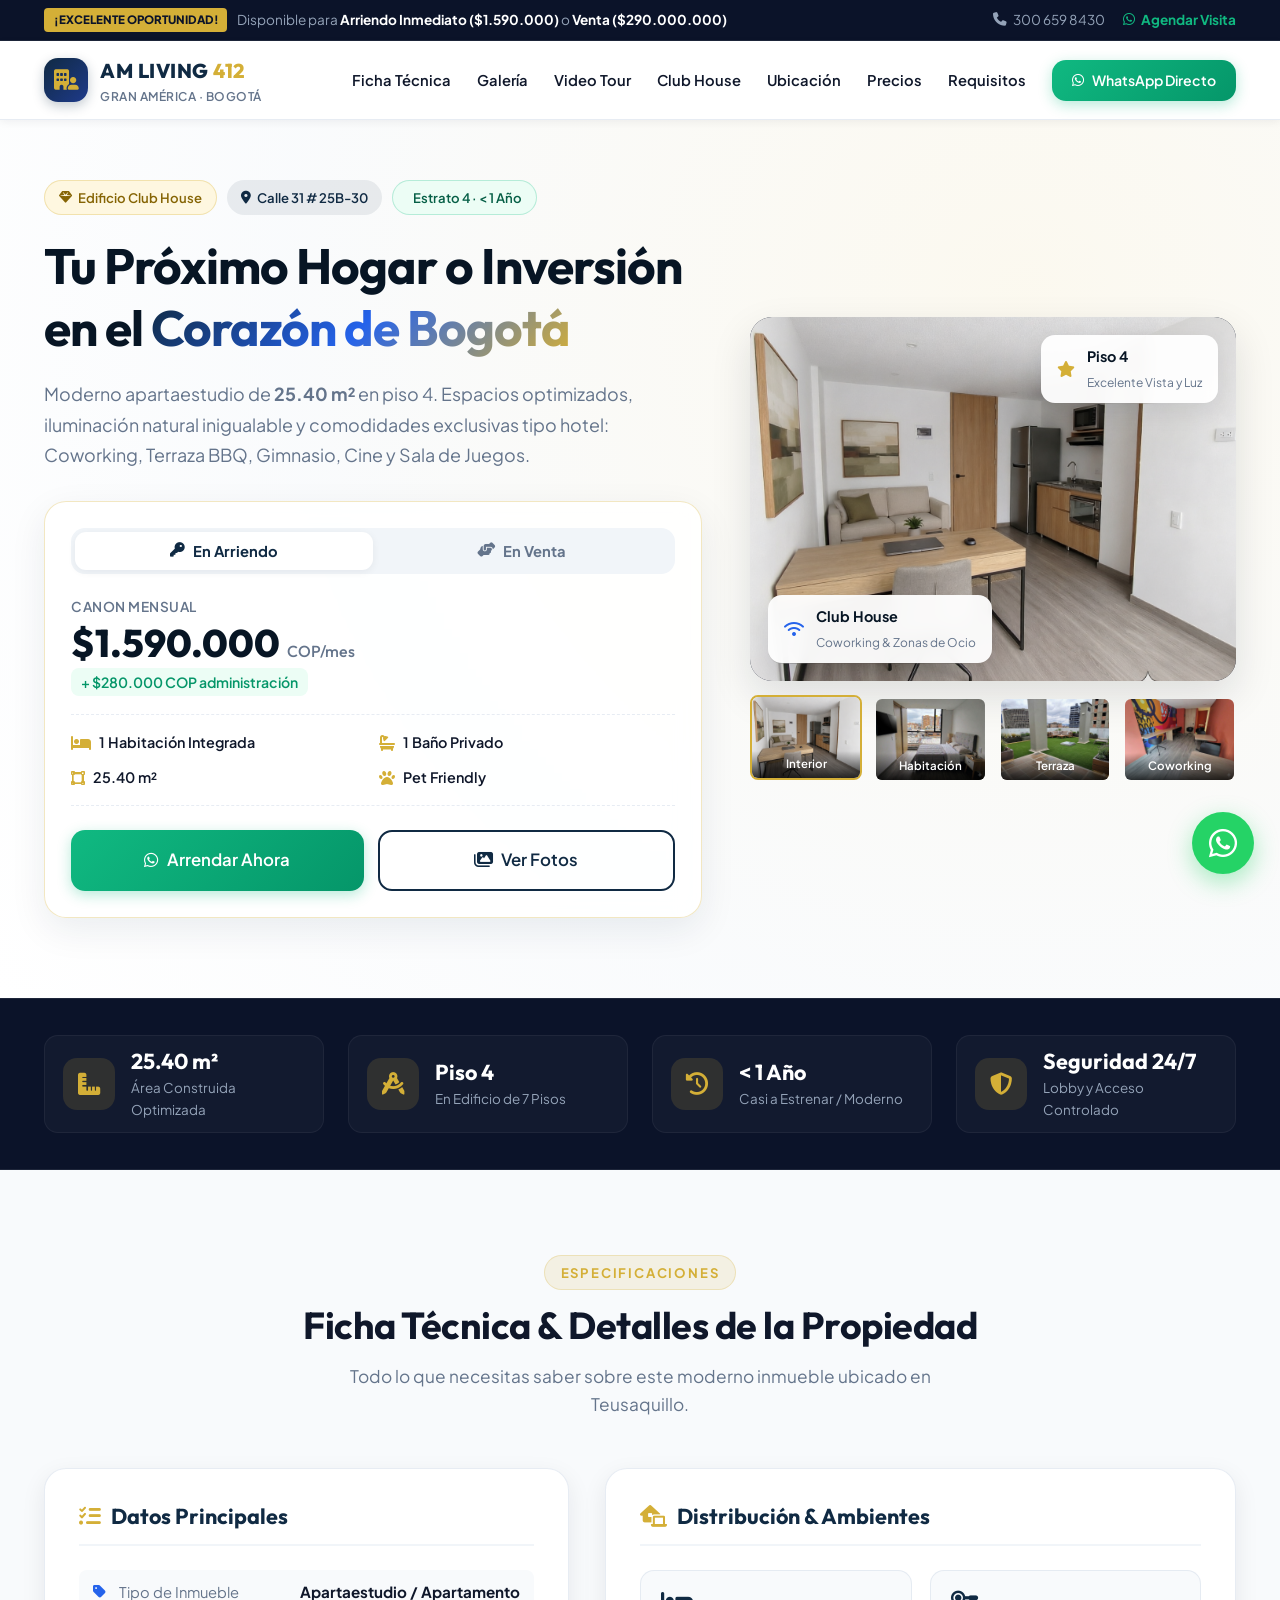
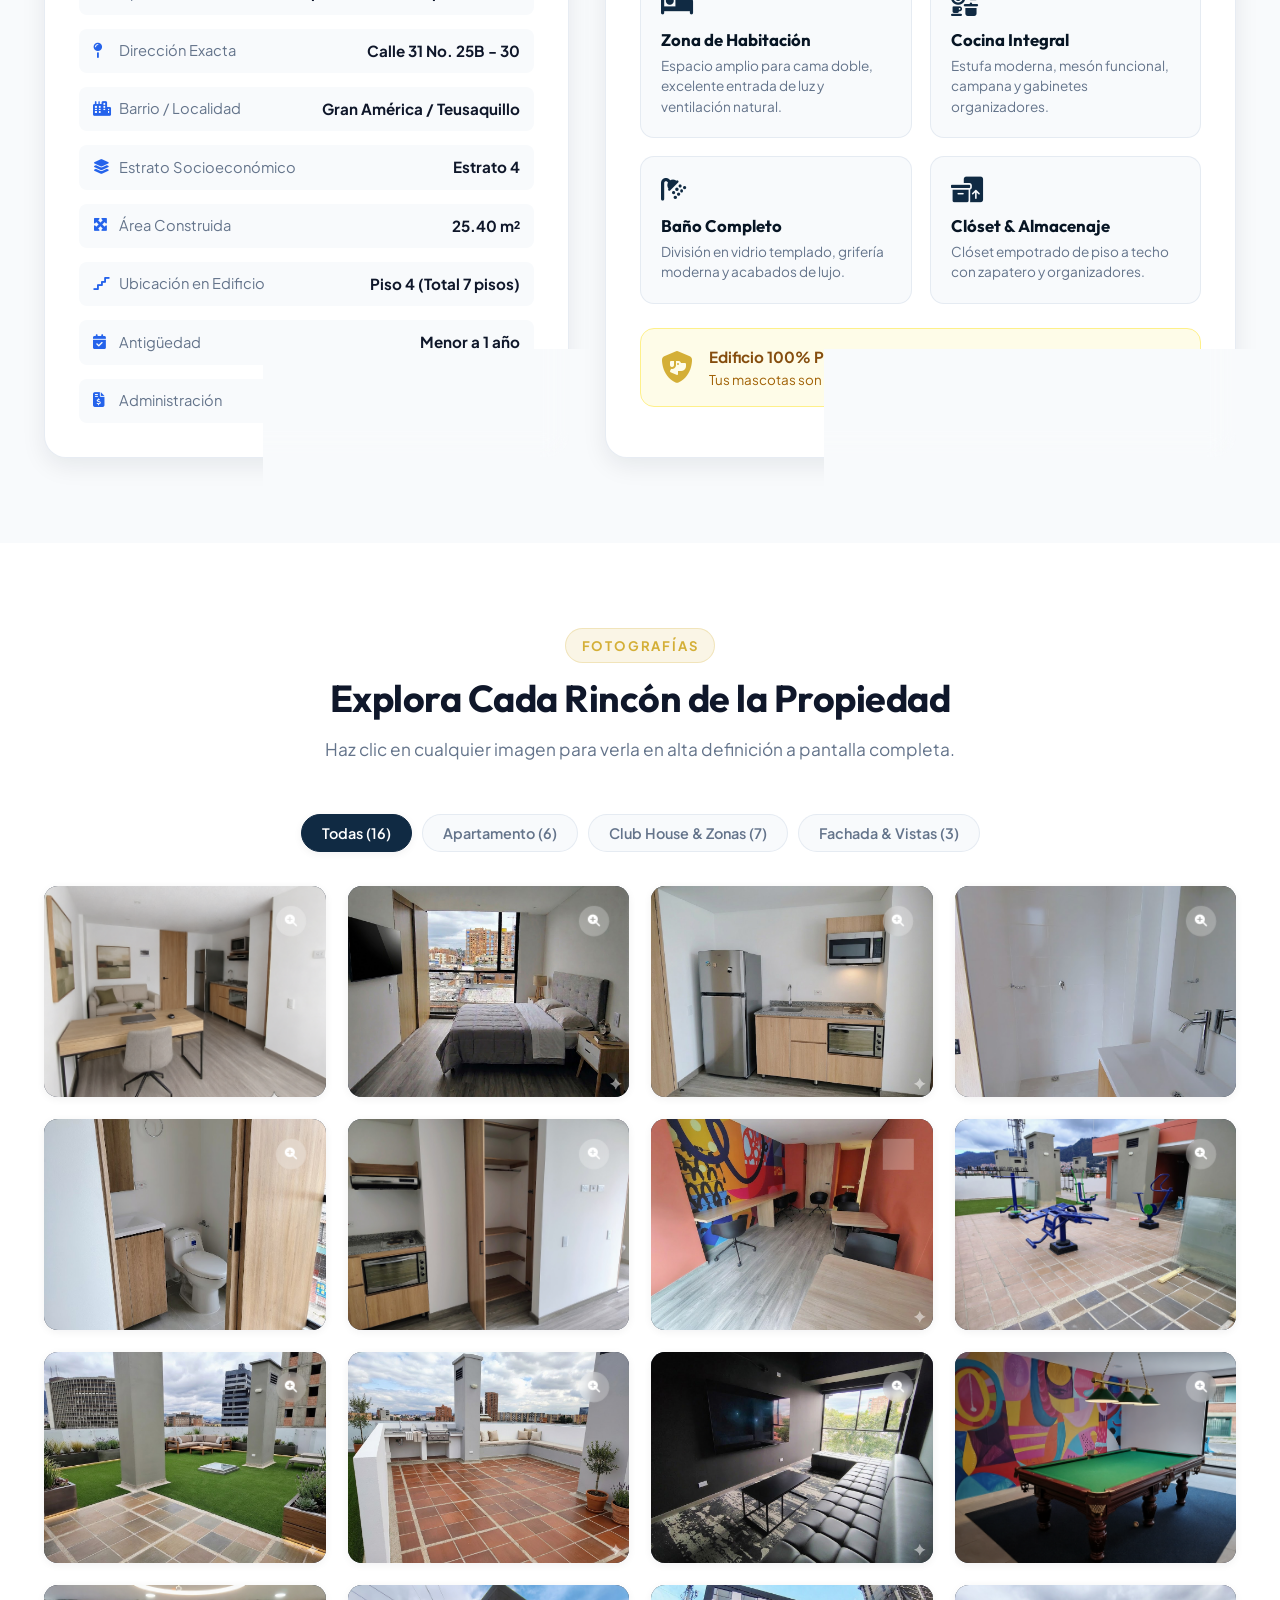
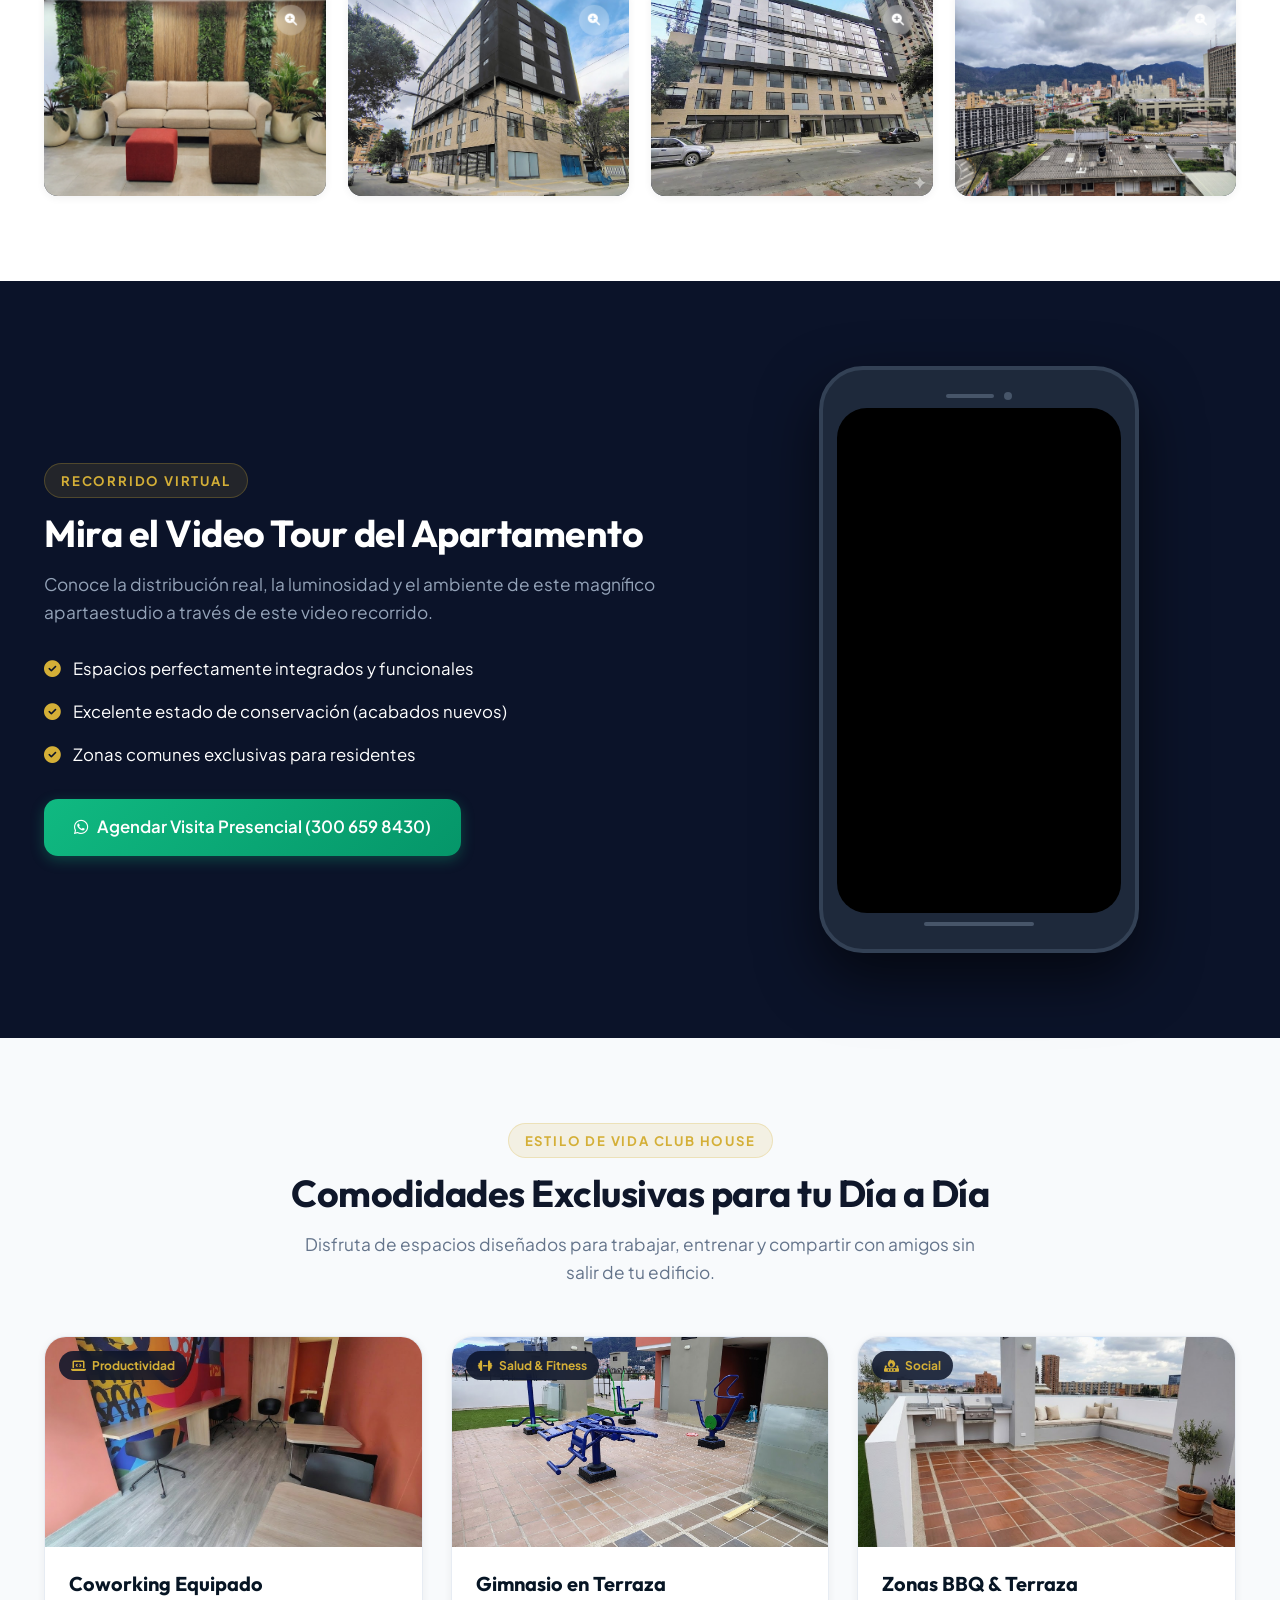
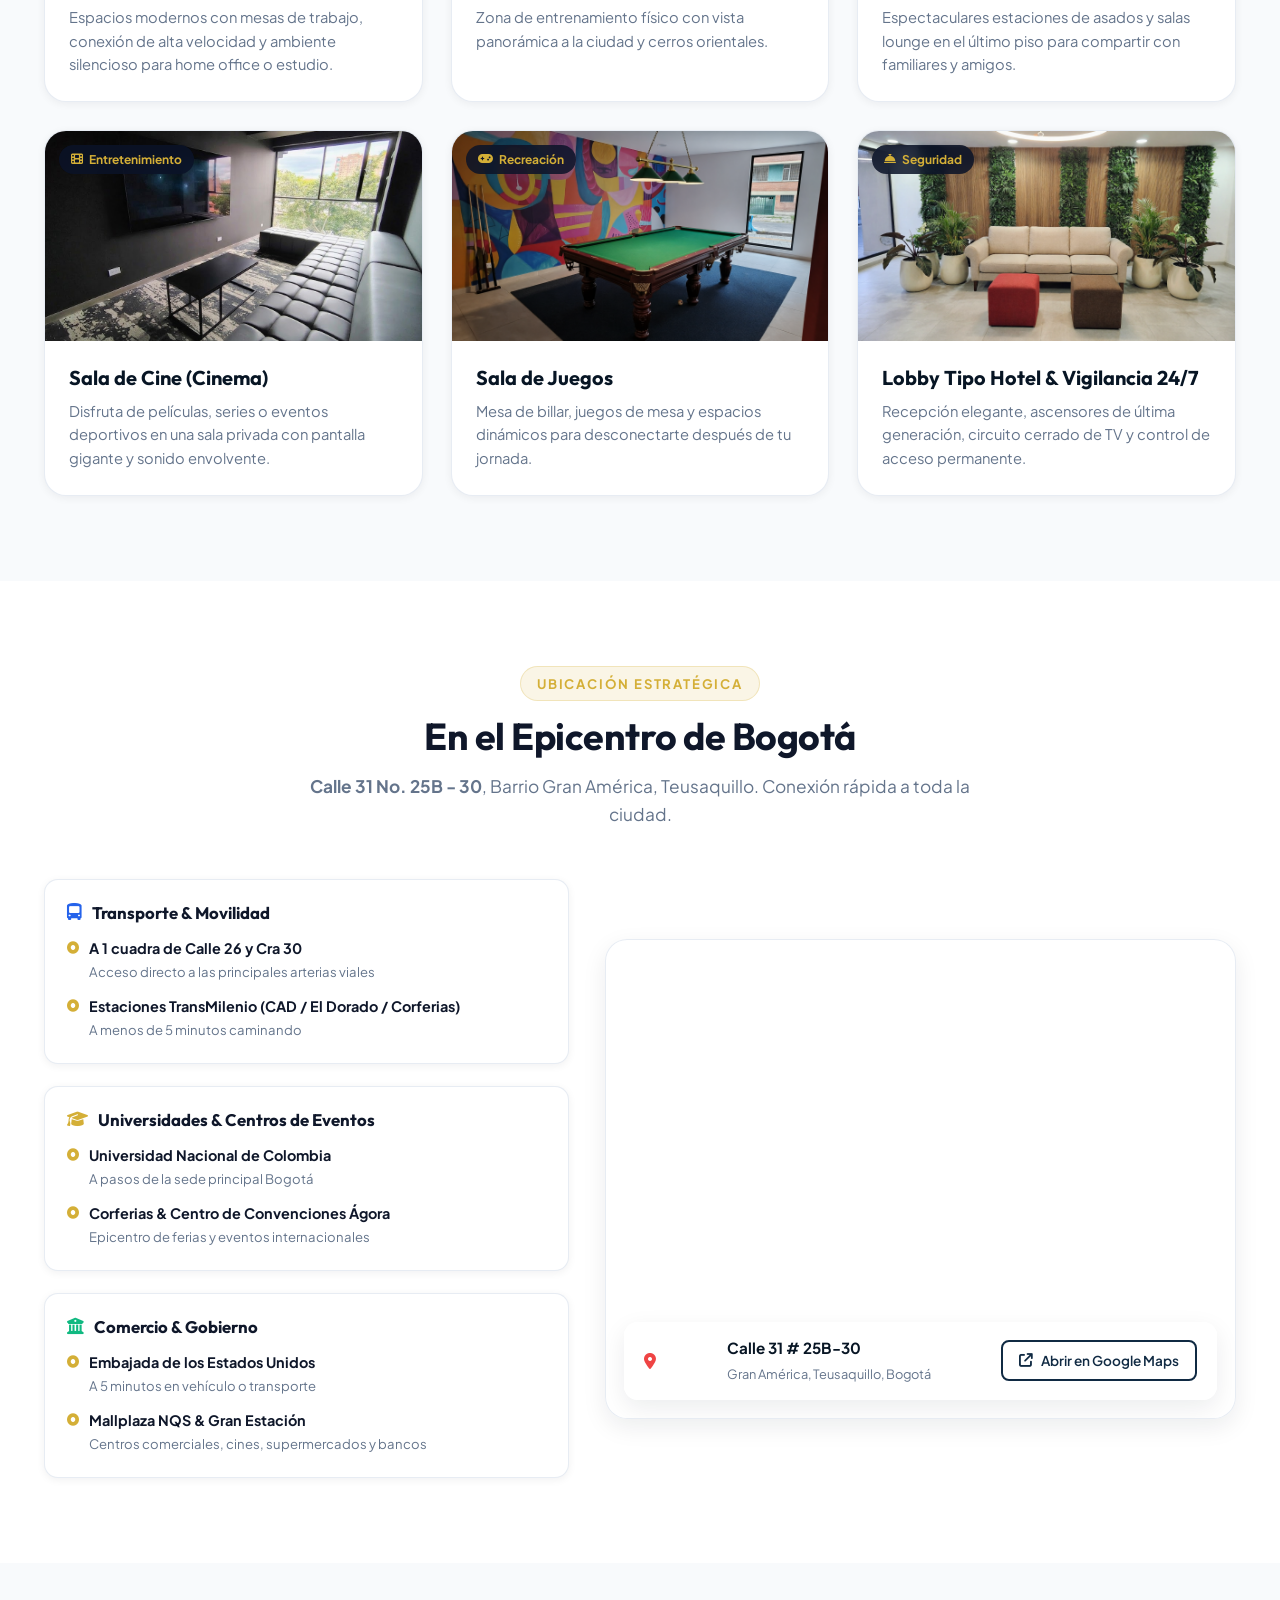
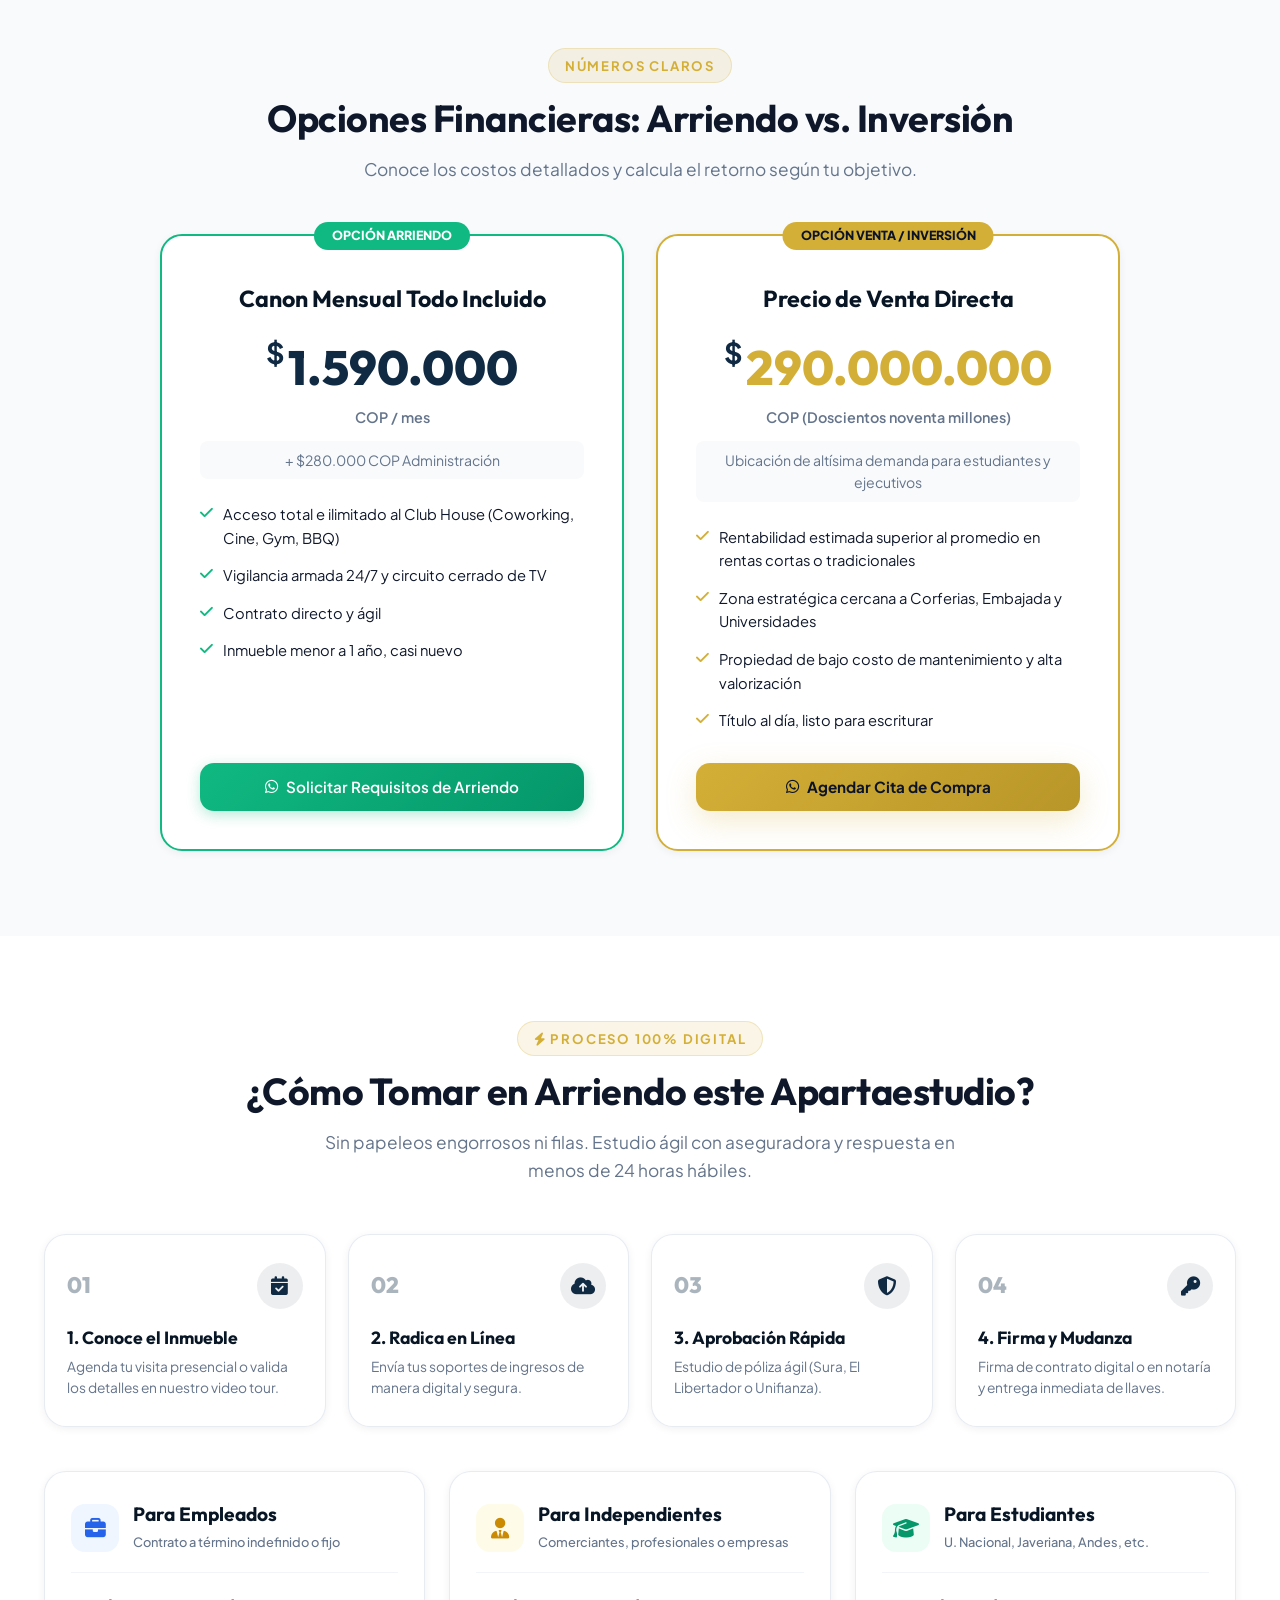
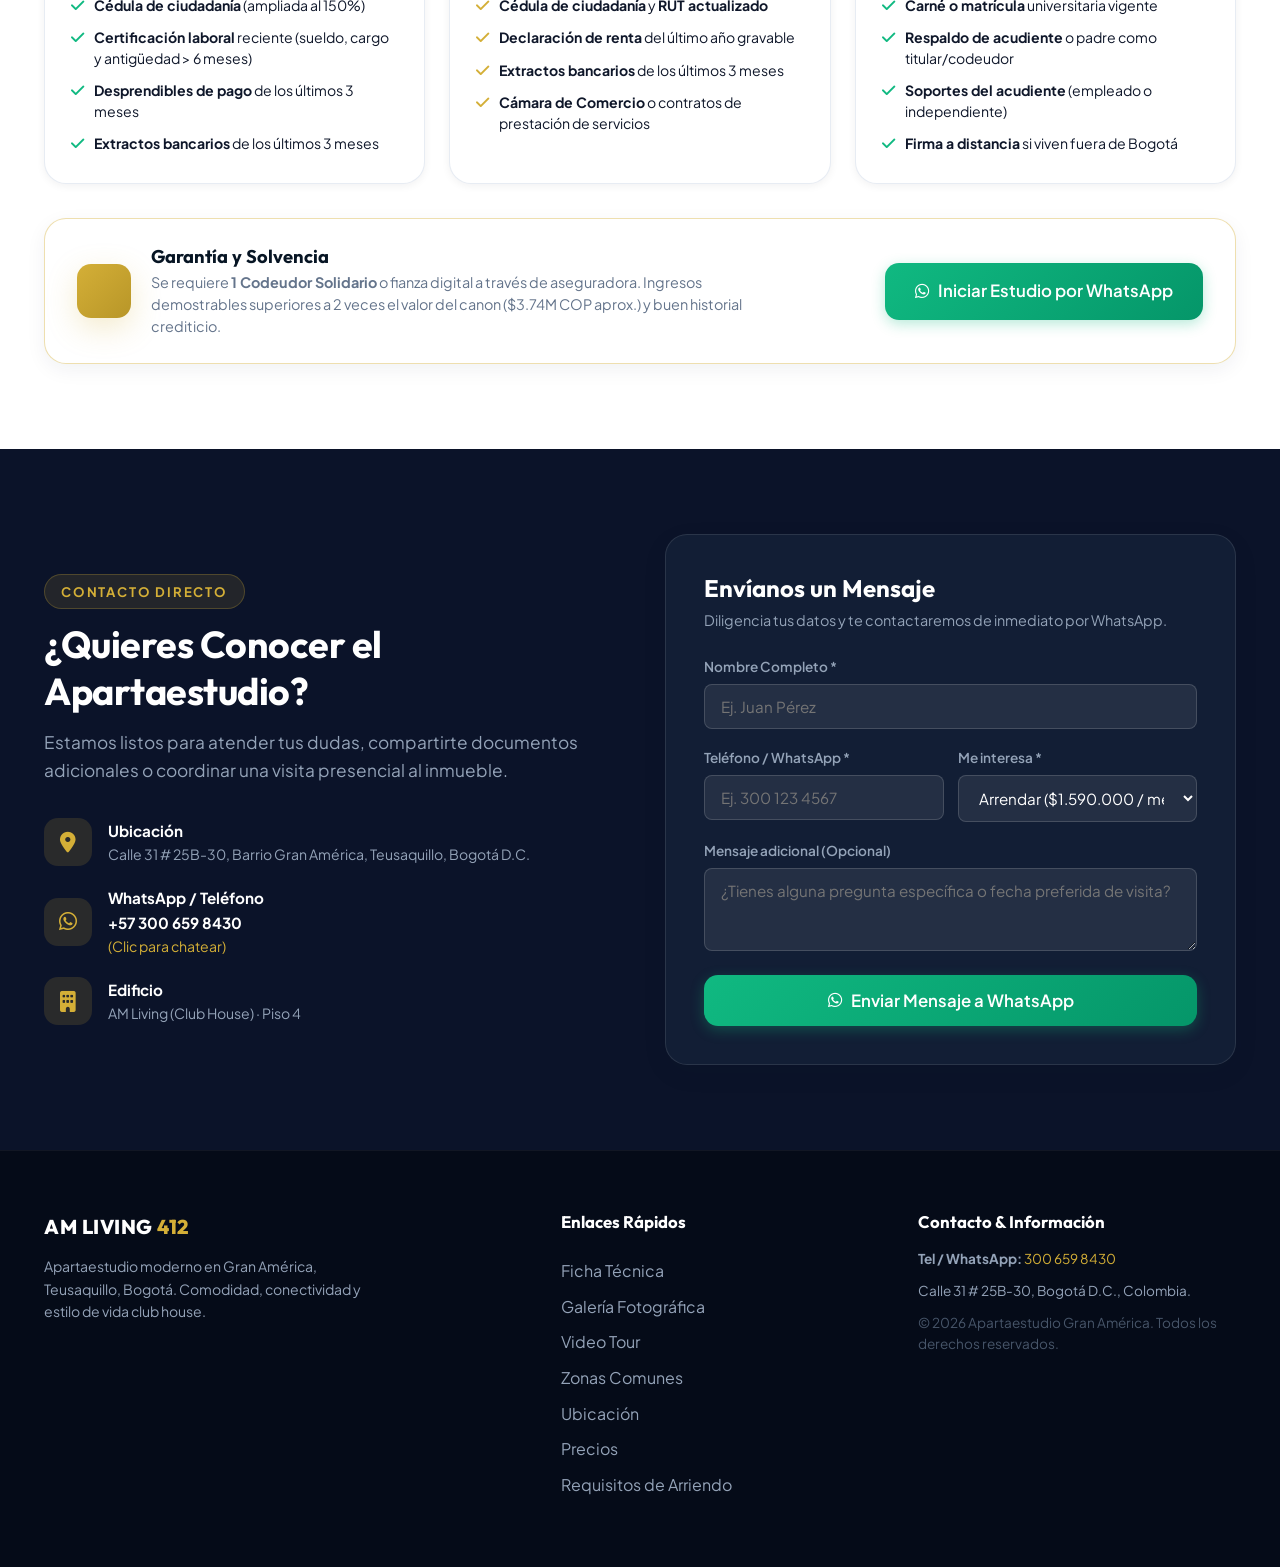
==== index.html @ 7a5584ce "Publicacion inicial landing page apartaestudio Gran America" ====
<!DOCTYPE html>
<html lang="es">

<head>
  <meta charset="UTF-8">
  <meta name="viewport" content="width=device-width, initial-scale=1.0">
  <title>Apartaestudio Moderno en Gran América | Arriendo y Venta | Calle 31 # 25B-30 Bogotá</title>
  <meta name="description"
    content="Espectacular apartaestudio de 25.4 m² en Gran América, Teusaquillo, Bogotá. Edificio Club House con Coworking, Cine, Gimnasio en Terraza, Zonas BBQ y Vigilancia 24/7. Cerca a Calle 26 y Cra 30.">
  <meta name="keywords"
    content="apartaestudio bogota, arriendo gran america, venta apartaestudio teusaquillo, apartamento calle 31, edificio club house bogota, cerca corferias, cerca universidad nacional">

  <!-- Open Graph / Redes Sociales -->
  <meta property="og:type" content="website">
  <meta property="og:title" content="Apartaestudio Moderno en Gran América, Bogotá | Calle 31 # 25B-30">
  <meta property="og:description"
    content="Arriendo o Venta. 25.4 m², iluminación natural, acabados modernos y club house completo (Coworking, Terraza BBQ, Gimnasio, Cine).">
  <meta property="og:image" content="Fotosapto/03%20Sala%20y%20cocina.png">

  <!-- Google Fonts & Font Awesome Icons -->
  <link rel="preconnect" href="https://fonts.googleapis.com">
  <link rel="preconnect" href="https://fonts.gstatic.com" crossorigin>
  <link
    href="https://fonts.googleapis.com/css2?family=Outfit:wght@300;400;500;600;700;800&family=Plus+Jakarta+Sans:wght@300;400;500;600;700&display=swap"
    rel="stylesheet">
  <link rel="stylesheet" href="https://cdnjs.cloudflare.com/ajax/libs/font-awesome/6.5.1/css/all.min.css">

  <!-- Leaflet Map CSS -->
  <link rel="stylesheet" href="https://unpkg.com/leaflet@1.9.4/dist/leaflet.css"
    integrity="sha256-p4NxAoJBhIIN+hmNHrzRCf9tD/miZyoHS5obTRR9BMY=" crossorigin="" />

  <!-- Custom Stylesheet -->
  <link rel="stylesheet" href="styles.css">
</head>

<body>

  <!-- Top Announcement Bar -->
  <aside class="top-bar" aria-label="Aviso de disponibilidad">
    <div class="container top-bar-container">
      <div class="top-bar-item">
        <span class="badge badge-gold"><i class="fa-solid fa-sparkles"></i> ¡Excelente Oportunidad!</span>
        <span>Disponible para <strong>Arriendo Inmediato ($1.590.000)</strong> o <strong>Venta
            ($290.000.000)</strong></span>
      </div>
      <div class="top-bar-contact">
        <a href="tel:+573006598430" class="top-link"><i class="fa-solid fa-phone"></i> 300 659 8430</a>
        <a href="https://wa.me/573006598430?text=Hola!%20Deseo%20agendar%20una%20visita%20para%20el%20apartaestudio%20en%20Gran%20Am%C3%A9rica%20(Calle%2031%20%23%2025B-30)."
          target="_blank" rel="noopener noreferrer" class="top-link cta-top"><i class="fa-brands fa-whatsapp"></i>
          Agendar Visita</a>
      </div>
    </div>
  </aside>

  <!-- Navigation Header -->
  <header class="navbar" id="navbar">
    <div class="container nav-container">
      <a href="#" class="brand-logo">
        <div class="logo-symbol">
          <i class="fa-solid fa-building-user"></i>
        </div>
        <div class="logo-text">
          <span class="brand-name">AM LIVING <span class="highlight">412</span></span>
          <span class="brand-sub">Gran América · Bogotá</span>
        </div>
      </a>

      <nav class="nav-menu" id="navMenu">
        <a href="#detalles" class="nav-link">Ficha Técnica</a>
        <a href="#galeria" class="nav-link">Galería</a>
        <a href="#video-tour" class="nav-link">Video Tour</a>
        <a href="#amenities" class="nav-link">Club House</a>
        <a href="#ubicacion" class="nav-link">Ubicación</a>
        <a href="#simulador" class="nav-link">Precios</a>
        <a href="#requisitos" class="nav-link">Requisitos</a>
        <a href="https://wa.me/573006598430?text=Hola!%20Quiero%20m%C3%A1s%20informaci%C3%B3n%20sobre%20el%20apartaestudio%20en%20Gran%20Am%C3%A9rica%20(Calle%2031%20%23%2025B-30)."
          target="_blank" rel="noopener noreferrer" class="btn btn-primary nav-btn">
          <i class="fa-brands fa-whatsapp"></i> WhatsApp Directo
        </a>
      </nav>

      <button class="menu-toggle" id="menuToggle" aria-label="Abrir menú de navegación">
        <span class="bar"></span>
        <span class="bar"></span>
        <span class="bar"></span>
      </button>
    </div>
  </header>

  <!-- Hero Section -->
  <section class="hero-section" id="inicio">
    <div class="hero-bg-overlay"></div>
    <div class="container hero-container">
      <div class="hero-content">
        <div class="hero-badges">
          <span class="chip chip-gold"><i class="fa-solid fa-gem"></i> Edificio Club House</span>
          <span class="chip chip-glass"><i class="fa-solid fa-location-dot"></i> Calle 31 # 25B-30</span>
          <span class="chip chip-green"><i class="fa-solid fa-shield-check"></i> Estrato 4 · &lt; 1 Año</span>
        </div>

        <h1 class="hero-title">
          Tu Próximo Hogar o Inversión en el <span class="gradient-text">Corazón de Bogotá</span>
        </h1>

        <p class="hero-subtitle">
          Moderno apartaestudio de <strong>25.40 m²</strong> en piso 4. Espacios optimizados, iluminación natural
          inigualable y comodidades exclusivas tipo hotel: Coworking, Terraza BBQ, Gimnasio, Cine y Sala de Juegos.
        </p>

        <!-- Dynamic Offer Selector Card -->
        <div class="hero-offer-card glass-panel">
          <div class="offer-toggle-header">
            <button class="toggle-tab active" data-target="arriendo">
              <i class="fa-solid fa-key"></i> En Arriendo
            </button>
            <button class="toggle-tab" data-target="venta">
              <i class="fa-solid fa-handshake-angle"></i> En Venta
            </button>
          </div>

          <div class="offer-body" id="offerBodyArriendo">
            <div class="price-block">
              <span class="price-label">Canon Mensual</span>
              <div class="price-value">$1.590.000 <span class="currency">COP/mes</span></div>
              <span class="price-sub">+ $280.000 COP administración</span>
            </div>
            <div class="offer-features">
              <div class="feat-item"><i class="fa-solid fa-bed"></i> 1 Habitación Integrada</div>
              <div class="feat-item"><i class="fa-solid fa-bath"></i> 1 Baño Privado</div>
              <div class="feat-item"><i class="fa-solid fa-vector-square"></i> 25.40 m²</div>
              <div class="feat-item"><i class="fa-solid fa-paw"></i> Pet Friendly</div>
            </div>
            <div class="offer-actions">
              <a href="https://wa.me/573006598430?text=Hola!%20Me%20interesa%20arrendar%20el%20apartaestudio%20en%20Gran%20Am%C3%A9rica%20(Calle%2031%20%23%2025B-30)%20por%20$1.590.000.%20%C2%BFMe%20brindas%20m%C3%A1s%20informaci%C3%B3n?"
                target="_blank" rel="noopener noreferrer" class="btn btn-primary btn-lg pulse-btn">
                <i class="fa-brands fa-whatsapp"></i> Arrendar Ahora
              </a>
              <a href="#galeria" class="btn btn-outline btn-lg">
                <i class="fa-solid fa-images"></i> Ver Fotos
              </a>
            </div>
          </div>

          <div class="offer-body hidden" id="offerBodyVenta">
            <div class="price-block">
              <span class="price-label">Precio de Venta</span>
              <div class="price-value">$290.000.000 <span class="currency">COP</span></div>
              <span class="price-sub">Excelente Rentabilidad · Título al día</span>
            </div>
            <div class="offer-features">
              <div class="feat-item"><i class="fa-solid fa-chart-line-up"></i> Alta Valorización</div>
              <div class="feat-item"><i class="fa-solid fa-bullseye"></i> Zona de Alta Demanda</div>
              <div class="feat-item"><i class="fa-solid fa-building"></i> Menor a 1 Año de Construido</div>
              <div class="feat-item"><i class="fa-solid fa-city"></i> Piso 4 Exterior / Iluminado</div>
            </div>
            <div class="offer-actions">
              <a href="https://wa.me/573006598430?text=Hola!%20Deseo%20comprar%20o%20conocer%20m%C3%A1s%20detalles%20de%20la%20venta%20del%20apartaestudio%20en%20Gran%20Am%C3%A9rica%20por%20$290.000.000."
                target="_blank" rel="noopener noreferrer" class="btn btn-gold btn-lg pulse-btn">
                <i class="fa-brands fa-whatsapp"></i> Comprar / Agendar Visita
              </a>
              <a href="#simulador" class="btn btn-outline btn-lg">
                <i class="fa-solid fa-calculator"></i> Ver Rentabilidad
              </a>
            </div>
          </div>
        </div>

      </div>

      <!-- Hero Visual Showcase -->
      <div class="hero-visual">
        <div class="visual-card-main">
          <img src="Fotosapto/03 Sala y cocina.png" alt="Sala y Cocina Apartaestudio Gran América" class="main-img"
            id="heroMainImg">
          <div class="visual-floating-badge top-right">
            <i class="fa-solid fa-star text-gold"></i>
            <div>
              <strong>Piso 4</strong>
              <small>Excelente Vista y Luz</small>
            </div>
          </div>
          <div class="visual-floating-badge bottom-left">
            <i class="fa-solid fa-wifi text-primary"></i>
            <div>
              <strong>Club House</strong>
              <small>Coworking & Zonas de Ocio</small>
            </div>
          </div>
        </div>

        <div class="hero-thumbs-row">
          <div class="hero-thumb active" onclick="changeHeroPreview('Fotosapto/03 Sala y cocina.png')">
            <img src="Fotosapto/03 Sala y cocina.png" alt="Sala y Cocina">
            <span>Interior</span>
          </div>
          <div class="hero-thumb" onclick="changeHeroPreview('Fotosapto/05 Habitación.jpg')">
            <img src="Fotosapto/05 Habitación.jpg" alt="Habitación">
            <span>Habitación</span>
          </div>
          <div class="hero-thumb" onclick="changeHeroPreview('Fotosapto/14 Terraza.jpg')">
            <img src="Fotosapto/14 Terraza.jpg" alt="Terraza Panorámica">
            <span>Terraza</span>
          </div>
          <div class="hero-thumb" onclick="changeHeroPreview('Fotosapto/10 Coworking2.jpg')">
            <img src="Fotosapto/10 Coworking2.jpg" alt="Coworking">
            <span>Coworking</span>
          </div>
        </div>
      </div>
    </div>
  </section>

  <!-- Key Highlights Bar -->
  <section class="highlights-strip">
    <div class="container strip-grid">
      <div class="strip-item">
        <div class="strip-icon"><i class="fa-solid fa-ruler-combined"></i></div>
        <div class="strip-text">
          <h3>25.40 m²</h3>
          <p>Área Construida Optimizada</p>
        </div>
      </div>
      <div class="strip-item">
        <div class="strip-icon"><i class="fa-solid fa-compass-drafting"></i></div>
        <div class="strip-text">
          <h3>Piso 4</h3>
          <p>En Edificio de 7 Pisos</p>
        </div>
      </div>
      <div class="strip-item">
        <div class="strip-icon"><i class="fa-solid fa-clock-rotate-left"></i></div>
        <div class="strip-text">
          <h3>&lt; 1 Año</h3>
          <p>Casi a Estrenar / Moderno</p>
        </div>
      </div>
      <div class="strip-item">
        <div class="strip-icon"><i class="fa-solid fa-shield-halved"></i></div>
        <div class="strip-text">
          <h3>Seguridad 24/7</h3>
          <p>Lobby y Acceso Controlado</p>
        </div>
      </div>
    </div>
  </section>

  <!-- Property Technical Sheet & Details -->
  <section class="section-padding bg-light" id="detalles">
    <div class="container">
      <div class="section-header text-center">
        <span class="section-tag">Especificaciones</span>
        <h2 class="section-title">Ficha Técnica & Detalles de la Propiedad</h2>
        <p class="section-subtitle">Todo lo que necesitas saber sobre este moderno inmueble ubicado en Teusaquillo.</p>
      </div>

      <div class="specs-grid-layout">
        <!-- Specs List Card -->
        <div class="specs-card glass-panel">
          <h3 class="specs-card-title"><i class="fa-solid fa-list-check"></i> Datos Principales</h3>
          <ul class="specs-list">
            <li>
              <span class="spec-name"><i class="fa-solid fa-tag"></i> Tipo de Inmueble</span>
              <strong class="spec-val">Apartaestudio / Apartamento</strong>
            </li>
            <li>
              <span class="spec-name"><i class="fa-solid fa-map-pin"></i> Dirección Exacta</span>
              <strong class="spec-val">Calle 31 No. 25B - 30</strong>
            </li>
            <li>
              <span class="spec-name"><i class="fa-solid fa-city"></i> Barrio / Localidad</span>
              <strong class="spec-val">Gran América / Teusaquillo</strong>
            </li>
            <li>
              <span class="spec-name"><i class="fa-solid fa-layer-group"></i> Estrato Socioeconómico</span>
              <strong class="spec-val">Estrato 4</strong>
            </li>
            <li>
              <span class="spec-name"><i class="fa-solid fa-maximize"></i> Área Construida</span>
              <strong class="spec-val">25.40 m²</strong>
            </li>
            <li>
              <span class="spec-name"><i class="fa-solid fa-stairs"></i> Ubicación en Edificio</span>
              <strong class="spec-val">Piso 4 (Total 7 pisos)</strong>
            </li>
            <li>
              <span class="spec-name"><i class="fa-solid fa-calendar-check"></i> Antigüedad</span>
              <strong class="spec-val">Menor a 1 año</strong>
            </li>
            <li>
              <span class="spec-name"><i class="fa-solid fa-file-invoice-dollar"></i> Administración</span>
              <strong class="spec-val">$280.000 COP</strong>
            </li>
          </ul>
        </div>

        <!-- Space Distribution Card -->
        <div class="specs-card glass-panel">
          <h3 class="specs-card-title"><i class="fa-solid fa-house-laptop"></i> Distribución & Ambientes</h3>
          <div class="distribution-grid">
            <div class="dist-box">
              <i class="fa-solid fa-bed"></i>
              <h4>Zona de Habitación</h4>
              <p>Espacio amplio para cama doble, excelente entrada de luz y ventilación natural.</p>
            </div>
            <div class="dist-box">
              <i class="fa-solid fa-kitchen-set"></i>
              <h4>Cocina Integral</h4>
              <p>Estufa moderna, mesón funcional, campana y gabinetes organizadores.</p>
            </div>
            <div class="dist-box">
              <i class="fa-solid fa-shower"></i>
              <h4>Baño Completo</h4>
              <p>División en vidrio templado, grifería moderna y acabados de lujo.</p>
            </div>
            <div class="dist-box">
              <i class="fa-solid fa-boxes-packing"></i>
              <h4>Clóset & Almacenaje</h4>
              <p>Clóset empotrado de piso a techo con zapatero y organizadores.</p>
            </div>
          </div>
          <div class="pet-friendly-badge">
            <i class="fa-solid fa-shield-dog text-gold"></i>
            <div>
              <strong>Edificio 100% Pet Friendly</strong>
              <p>Tus mascotas son bienvenidas con zonas verdes y espacios dedicados.</p>
            </div>
          </div>
        </div>
      </div>
    </div>
  </section>

  <!-- Photo Gallery with Interactive Filter & Lightbox -->
  <section class="section-padding" id="galeria">
    <div class="container">
      <div class="section-header text-center">
        <span class="section-tag">Fotografías</span>
        <h2 class="section-title">Explora Cada Rincón de la Propiedad</h2>
        <p class="section-subtitle">Haz clic en cualquier imagen para verla en alta definición a pantalla completa.</p>
      </div>

      <!-- Gallery Filter Buttons -->
      <div class="gallery-filters">
        <button class="filter-btn active" data-filter="all">Todas (16)</button>
        <button class="filter-btn" data-filter="apto">Apartamento (6)</button>
        <button class="filter-btn" data-filter="clubhouse">Club House & Zonas (7)</button>
        <button class="filter-btn" data-filter="exterior">Fachada & Vistas (3)</button>
      </div>

      <!-- Gallery Grid -->
      <div class="gallery-grid" id="galleryGrid">
        <!-- Images injected dynamically via JavaScript for best UX and metadata -->
      </div>
    </div>
  </section>

  <!-- Video Tour Section (YouTube Shorts) -->
  <section class="section-padding bg-dark text-white" id="video-tour">
    <div class="container">
      <div class="video-tour-wrapper">
        <div class="video-tour-info">
          <span class="section-tag text-gold">Recorrido Virtual</span>
          <h2 class="section-title text-white">Mira el Video Tour del Apartamento</h2>
          <p class="section-subtitle text-gray">
            Conoce la distribución real, la luminosidad y el ambiente de este magnífico apartaestudio a través de este
            video recorrido.
          </p>

          <div class="video-highlights-list">
            <div class="v-feat">
              <i class="fa-solid fa-circle-check text-gold"></i>
              <span>Espacios perfectamente integrados y funcionales</span>
            </div>
            <div class="v-feat">
              <i class="fa-solid fa-circle-check text-gold"></i>
              <span>Excelente estado de conservación (acabados nuevos)</span>
            </div>
            <div class="v-feat">
              <i class="fa-solid fa-circle-check text-gold"></i>
              <span>Zonas comunes exclusivas para residentes</span>
            </div>
          </div>

          <div class="video-cta">
            <a href="https://wa.me/573006598430?text=Hola!%20Vi%20el%20video%20del%20apartaestudio%20en%20Gran%20Am%C3%A9rica%20y%20deseo%20agendar%20una%20visita%20presencial."
              target="_blank" rel="noopener noreferrer" class="btn btn-primary btn-lg">
              <i class="fa-brands fa-whatsapp"></i> Agendar Visita Presencial (300 659 8430)
            </a>
          </div>
        </div>

        <!-- Responsive YouTube Embed Phone Frame -->
        <div class="video-player-container">
          <div class="phone-mockup">
            <div class="phone-header">
              <div class="phone-speaker"></div>
              <div class="phone-camera"></div>
            </div>
            <div class="video-iframe-holder">
              <iframe src="https://www.youtube.com/embed/tO5lprT9fBw?rel=0&modestbranding=1&playsinline=1"
                title="Video Tour Apartaestudio Gran América Bogotá"
                allow="accelerometer; autoplay; clipboard-write; encrypted-media; gyroscope; picture-in-picture; web-share"
                allowfullscreen>
              </iframe>
            </div>
            <div class="phone-footer">
              <div class="home-bar"></div>
            </div>
          </div>
        </div>
      </div>
    </div>
  </section>

  <!-- Club House Amenities Section -->
  <section class="section-padding bg-light" id="amenities">
    <div class="container">
      <div class="section-header text-center">
        <span class="section-tag">Estilo de Vida Club House</span>
        <h2 class="section-title">Comodidades Exclusivas para tu Día a Día</h2>
        <p class="section-subtitle">Disfruta de espacios diseñados para trabajar, entrenar y compartir con amigos sin
          salir de tu edificio.</p>
      </div>

      <div class="amenities-cards-grid">
        <!-- Coworking -->
        <div class="amenity-card">
          <div class="amenity-img-wrap">
            <img src="Fotosapto/10 Coworking2.jpg" alt="Zona Coworking">
            <span class="amenity-badge"><i class="fa-solid fa-laptop-code"></i> Productividad</span>
          </div>
          <div class="amenity-body">
            <h3>Coworking Equipado</h3>
            <p>Espacios modernos con mesas de trabajo, conexión de alta velocidad y ambiente silencioso para home office
              o estudio.</p>
          </div>
        </div>

        <!-- Gimnasio & Terraza -->
        <div class="amenity-card">
          <div class="amenity-img-wrap">
            <img src="Fotosapto/12 Gimnasio1.jpg" alt="Gimnasio">
            <span class="amenity-badge"><i class="fa-solid fa-dumbbell"></i> Salud & Fitness</span>
          </div>
          <div class="amenity-body">
            <h3>Gimnasio en Terraza</h3>
            <p>Zona de entrenamiento físico con vista panorámica a la ciudad y cerros orientales.</p>
          </div>
        </div>

        <!-- Terraza BBQ -->
        <div class="amenity-card">
          <div class="amenity-img-wrap">
            <img src="Fotosapto/11 Bbq.jpg" alt="Zonas BBQ y Terraza">
            <span class="amenity-badge"><i class="fa-solid fa-fire-burner"></i> Social</span>
          </div>
          <div class="amenity-body">
            <h3>Zonas BBQ & Terraza</h3>
            <p>Espectaculares estaciones de asados y salas lounge en el último piso para compartir con familiares y
              amigos.</p>
          </div>
        </div>

        <!-- Sala de Cine -->
        <div class="amenity-card">
          <div class="amenity-img-wrap">
            <img src="Fotosapto/09 cinema1 n.jpg" alt="Sala de Cine">
            <span class="amenity-badge"><i class="fa-solid fa-film"></i> Entretenimiento</span>
          </div>
          <div class="amenity-body">
            <h3>Sala de Cine (Cinema)</h3>
            <p>Disfruta de películas, series o eventos deportivos en una sala privada con pantalla gigante y sonido
              envolvente.</p>
          </div>
        </div>

        <!-- Sala de Juegos -->
        <div class="amenity-card">
          <div class="amenity-img-wrap">
            <img src="Fotosapto/sala de juegos.png" alt="Sala de Juegos">
            <span class="amenity-badge"><i class="fa-solid fa-gamepad"></i> Recreación</span>
          </div>
          <div class="amenity-body">
            <h3>Sala de Juegos</h3>
            <p>Mesa de billar, juegos de mesa y espacios dinámicos para desconectarte después de tu jornada.</p>
          </div>
        </div>

        <!-- Recepción y Lobby -->
        <div class="amenity-card">
          <div class="amenity-img-wrap">
            <img src="Fotosapto/recepción.png" alt="Recepción Lobby">
            <span class="amenity-badge"><i class="fa-solid fa-bell-concierge"></i> Seguridad</span>
          </div>
          <div class="amenity-body">
            <h3>Lobby Tipo Hotel & Vigilancia 24/7</h3>
            <p>Recepción elegante, ascensores de última generación, circuito cerrado de TV y control de acceso
              permanente.</p>
          </div>
        </div>
      </div>
    </div>
  </section>

  <!-- Location & Map Section -->
  <section class="section-padding" id="ubicacion">
    <div class="container">
      <div class="section-header text-center">
        <span class="section-tag">Ubicación Estratégica</span>
        <h2 class="section-title">En el Epicentro de Bogotá</h2>
        <p class="section-subtitle"><strong>Calle 31 No. 25B - 30</strong>, Barrio Gran América, Teusaquillo. Conexión
          rápida a toda la ciudad.</p>
      </div>

      <div class="location-wrapper">
        <!-- Interactive POI Cards -->
        <div class="location-pois">
          <div class="poi-category">
            <h4><i class="fa-solid fa-bus-simple text-primary"></i> Transporte & Movilidad</h4>
            <div class="poi-list">
              <div class="poi-item">
                <i class="fa-solid fa-circle-dot"></i>
                <div>
                  <strong>A 1 cuadra de Calle 26 y Cra 30</strong>
                  <span>Acceso directo a las principales arterias viales</span>
                </div>
              </div>
              <div class="poi-item">
                <i class="fa-solid fa-circle-dot"></i>
                <div>
                  <strong>Estaciones TransMilenio (CAD / El Dorado / Corferias)</strong>
                  <span>A menos de 5 minutos caminando</span>
                </div>
              </div>
            </div>
          </div>

          <div class="poi-category">
            <h4><i class="fa-solid fa-graduation-cap text-gold"></i> Universidades & Centros de Eventos</h4>
            <div class="poi-list">
              <div class="poi-item">
                <i class="fa-solid fa-circle-dot"></i>
                <div>
                  <strong>Universidad Nacional de Colombia</strong>
                  <span>A pasos de la sede principal Bogotá</span>
                </div>
              </div>
              <div class="poi-item">
                <i class="fa-solid fa-circle-dot"></i>
                <div>
                  <strong>Corferias & Centro de Convenciones Ágora</strong>
                  <span>Epicentro de ferias y eventos internacionales</span>
                </div>
              </div>
            </div>
          </div>

          <div class="poi-category">
            <h4><i class="fa-solid fa-building-columns text-green"></i> Comercio & Gobierno</h4>
            <div class="poi-list">
              <div class="poi-item">
                <i class="fa-solid fa-circle-dot"></i>
                <div>
                  <strong>Embajada de los Estados Unidos</strong>
                  <span>A 5 minutos en vehículo o transporte</span>
                </div>
              </div>
              <div class="poi-item">
                <i class="fa-solid fa-circle-dot"></i>
                <div>
                  <strong>Mallplaza NQS & Gran Estación</strong>
                  <span>Centros comerciales, cines, supermercados y bancos</span>
                </div>
              </div>
            </div>
          </div>
        </div>

        <!-- Interactive Map Container -->
        <div class="map-box glass-panel">
          <div id="propertyMap" class="leaflet-map-frame"></div>
          <div class="map-overlay-info">
            <i class="fa-solid fa-location-dot text-danger"></i>
            <div>
              <strong>Calle 31 # 25B-30</strong>
              <small>Gran América, Teusaquillo, Bogotá</small>
            </div>
            <a href="https://maps.google.com/?q=4.6270135677293,-74.082161564242" target="_blank"
              rel="noopener noreferrer" class="btn btn-sm btn-outline">
              <i class="fa-solid fa-arrow-up-right-from-square"></i> Abrir en Google Maps
            </a>
          </div>
        </div>
      </div>
    </div>
  </section>

  <!-- Interactive Financial Simulator / Pricing Section -->
  <section class="section-padding bg-light" id="simulador">
    <div class="container">
      <div class="section-header text-center">
        <span class="section-tag">Números Claros</span>
        <h2 class="section-title">Opciones Financieras: Arriendo vs. Inversión</h2>
        <p class="section-subtitle">Conoce los costos detallados y calcula el retorno según tu objetivo.</p>
      </div>

      <div class="pricing-calculator-grid">
        <!-- Rent Option Card -->
        <div class="pricing-card highlighted">
          <div class="pricing-badge">Opción Arriendo</div>
          <h3 class="pricing-title">Canon Mensual Todo Incluido</h3>
          <div class="price-amount">
            <span class="currency">$</span>
            <span class="amount">1.590.000</span>
            <span class="period">COP / mes</span>
          </div>
          <div class="admon-tag">+ $280.000 COP Administración</div>
          <ul class="pricing-benefits">
            <li><i class="fa-solid fa-check text-green"></i> Acceso total e ilimitado al Club House (Coworking, Cine,
              Gym, BBQ)</li>
            <li><i class="fa-solid fa-check text-green"></i> Vigilancia armada 24/7 y circuito cerrado de TV</li>
            <li><i class="fa-solid fa-check text-green"></i> Contrato directo y ágil</li>
            <li><i class="fa-solid fa-check text-green"></i> Inmueble menor a 1 año, casi nuevo</li>
          </ul>
          <a href="https://wa.me/573006598430?text=Hola!%20Deseo%20arrendar%20el%20apartaestudio%20en%20Gran%20Am%C3%A9rica%20por%20$1.590.000.%20%C2%BFCu%C3%A1les%20son%20los%20requisitos?"
            target="_blank" rel="noopener noreferrer" class="btn btn-primary btn-block">
            <i class="fa-brands fa-whatsapp"></i> Solicitar Requisitos de Arriendo
          </a>
        </div>

        <!-- Investment Option Card -->
        <div class="pricing-card gold-border">
          <div class="pricing-badge gold">Opción Venta / Inversión</div>
          <h3 class="pricing-title">Precio de Venta Directa</h3>
          <div class="price-amount">
            <span class="currency">$</span>
            <span class="amount text-gold">290.000.000</span>
            <span class="period">COP (Doscientos noventa millones)</span>
          </div>
          <div class="admon-tag">Ubicación de altísima demanda para estudiantes y ejecutivos</div>
          <ul class="pricing-benefits">
            <li><i class="fa-solid fa-check text-gold"></i> Rentabilidad estimada superior al promedio en rentas cortas
              o tradicionales</li>
            <li><i class="fa-solid fa-check text-gold"></i> Zona estratégica cercana a Corferias, Embajada y
              Universidades</li>
            <li><i class="fa-solid fa-check text-gold"></i> Propiedad de bajo costo de mantenimiento y alta valorización
            </li>
            <li><i class="fa-solid fa-check text-gold"></i> Título al día, listo para escriturar</li>
          </ul>
          <a href="https://wa.me/573006598430?text=Hola!%20Quiero%20comprar%20o%20conocer%20m%C3%A1s%20detalles%20de%20la%20venta%20del%20apartaestudio%20por%20$290.000.000%20en%20Gran%20Am%C3%A9rica."
            target="_blank" rel="noopener noreferrer" class="btn btn-gold btn-block">
            <i class="fa-brands fa-whatsapp"></i> Agendar Cita de Compra
          </a>
        </div>
      </div>
    </div>
  </section>

  <!-- Rental Process & Requirements Section -->
  <section class="section-padding bg-subtle" id="requisitos">
    <div class="container">
      <div class="section-header text-center">
        <span class="section-tag"><i class="fa-solid fa-bolt text-gold"></i> Proceso 100% Digital</span>
        <h2 class="section-title">¿Cómo Tomar en Arriendo este Apartaestudio?</h2>
        <p class="section-subtitle">
          Sin papeleos engorrosos ni filas. Estudio ágil con aseguradora y respuesta en menos de 24 horas hábiles.
        </p>
      </div>

      <!-- 4-Step Process Timeline -->
      <div class="process-timeline-grid">
        <div class="process-step-box">
          <div class="step-badge-wrap">
            <span class="step-num-badge">01</span>
            <div class="step-icon-circle"><i class="fa-solid fa-calendar-check"></i></div>
          </div>
          <h4>1. Conoce el Inmueble</h4>
          <p>Agenda tu visita presencial o valida los detalles en nuestro video tour.</p>
        </div>

        <div class="process-step-box">
          <div class="step-badge-wrap">
            <span class="step-num-badge">02</span>
            <div class="step-icon-circle"><i class="fa-solid fa-cloud-arrow-up"></i></div>
          </div>
          <h4>2. Radica en Línea</h4>
          <p>Envía tus soportes de ingresos de manera digital y segura.</p>
        </div>

        <div class="process-step-box">
          <div class="step-badge-wrap">
            <span class="step-num-badge">03</span>
            <div class="step-icon-circle"><i class="fa-solid fa-shield-halved"></i></div>
          </div>
          <h4>3. Aprobación Rápida</h4>
          <p>Estudio de póliza ágil (Sura, El Libertador o Unifianza).</p>
        </div>

        <div class="process-step-box">
          <div class="step-badge-wrap">
            <span class="step-num-badge">04</span>
            <div class="step-icon-circle"><i class="fa-solid fa-key"></i></div>
          </div>
          <h4>4. Firma y Mudanza</h4>
          <p>Firma de contrato digital o en notaría y entrega inmediata de llaves.</p>
        </div>
      </div>

      <!-- Profile Cards Grid (Clean & Direct) -->
      <div class="profile-req-grid">
        <!-- Card 1: Empleados -->
        <div class="profile-req-card">
          <div class="profile-card-header">
            <div class="profile-icon-pill bg-blue-subtle">
              <i class="fa-solid fa-briefcase"></i>
            </div>
            <div>
              <h3>Para Empleados</h3>
              <span>Contrato a término indefinido o fijo</span>
            </div>
          </div>
          <ul class="profile-card-list">
            <li><i class="fa-solid fa-check text-green"></i> <span><strong>Cédula de ciudadanía</strong> (ampliada al 150%)</span></li>
            <li><i class="fa-solid fa-check text-green"></i> <span><strong>Certificación laboral</strong> reciente (sueldo, cargo y antigüedad &gt; 6 meses)</span></li>
            <li><i class="fa-solid fa-check text-green"></i> <span><strong>Desprendibles de pago</strong> de los últimos 3 meses</span></li>
            <li><i class="fa-solid fa-check text-green"></i> <span><strong>Extractos bancarios</strong> de los últimos 3 meses</span></li>
          </ul>
        </div>

        <!-- Card 2: Independientes -->
        <div class="profile-req-card">
          <div class="profile-card-header">
            <div class="profile-icon-pill bg-gold-subtle">
              <i class="fa-solid fa-user-tie"></i>
            </div>
            <div>
              <h3>Para Independientes</h3>
              <span>Comerciantes, profesionales o empresas</span>
            </div>
          </div>
          <ul class="profile-card-list">
            <li><i class="fa-solid fa-check text-gold"></i> <span><strong>Cédula de ciudadanía</strong> y <strong>RUT actualizado</strong></span></li>
            <li><i class="fa-solid fa-check text-gold"></i> <span><strong>Declaración de renta</strong> del último año gravable</span></li>
            <li><i class="fa-solid fa-check text-gold"></i> <span><strong>Extractos bancarios</strong> de los últimos 3 meses</span></li>
            <li><i class="fa-solid fa-check text-gold"></i> <span><strong>Cámara de Comercio</strong> o contratos de prestación de servicios</span></li>
          </ul>
        </div>

        <!-- Card 3: Estudiantes / Respaldo -->
        <div class="profile-req-card">
          <div class="profile-card-header">
            <div class="profile-icon-pill bg-green-subtle">
              <i class="fa-solid fa-graduation-cap"></i>
            </div>
            <div>
              <h3>Para Estudiantes</h3>
              <span>U. Nacional, Javeriana, Andes, etc.</span>
            </div>
          </div>
          <ul class="profile-card-list">
            <li><i class="fa-solid fa-check text-green"></i> <span><strong>Carné o matrícula</strong> universitaria vigente</span></li>
            <li><i class="fa-solid fa-check text-green"></i> <span><strong>Respaldo de acudiente</strong> o padre como titular/codeudor</span></li>
            <li><i class="fa-solid fa-check text-green"></i> <span><strong>Soportes del acudiente</strong> (empleado o independiente)</span></li>
            <li><i class="fa-solid fa-check text-green"></i> <span><strong>Firma a distancia</strong> si viven fuera de Bogotá</span></li>
          </ul>
        </div>
      </div>

      <!-- Warranty & Guarantees Highlight -->
      <div class="warranty-highlight-card">
        <div class="warranty-left">
          <div class="warranty-shield">
            <i class="fa-solid fa-shield-check"></i>
          </div>
          <div>
            <h4>Garantía y Solvencia</h4>
            <p>Se requiere <strong>1 Codeudor Solidario</strong> o fianza digital a través de aseguradora. Ingresos demostrables superiores a 2 veces el valor del canon ($3.74M COP aprox.) y buen historial crediticio.</p>
          </div>
        </div>
        <div class="warranty-right">
          <a href="https://wa.me/573006598430?text=Hola!%20Deseo%20arrendar%20el%20apartaestudio%20en%20Gran%20Am%C3%A9rica.%20%C2%BFC%C3%B3mo%20iniciamos%20el%20estudio%20de%20documentos?" target="_blank" rel="noopener noreferrer" class="btn btn-primary btn-lg">
            <i class="fa-brands fa-whatsapp"></i> Iniciar Estudio por WhatsApp
          </a>
        </div>
      </div>
    </div>
  </section>

  <!-- Contact & Action Form Section -->
  <section class="section-padding bg-dark text-white" id="contacto">
    <div class="container">
      <div class="contact-grid">
        <div class="contact-info">
          <span class="section-tag text-gold">Contacto Directo</span>
          <h2 class="section-title text-white">¿Quieres Conocer el Apartaestudio?</h2>
          <p class="section-subtitle text-gray">
            Estamos listos para atender tus dudas, compartirte documentos adicionales o coordinar una visita presencial
            al inmueble.
          </p>

          <div class="contact-details-list">
            <div class="c-item">
              <div class="c-icon"><i class="fa-solid fa-location-dot"></i></div>
              <div>
                <strong>Ubicación</strong>
                <p>Calle 31 # 25B-30, Barrio Gran América, Teusaquillo, Bogotá D.C.</p>
              </div>
            </div>
            <div class="c-item">
              <div class="c-icon"><i class="fa-brands fa-whatsapp"></i></div>
              <div>
                <strong>WhatsApp / Teléfono</strong>
                <p><a href="https://wa.me/573006598430" target="_blank" class="text-gold"><strong>+57 300 659
                      8430</strong> (Clic para chatear)</a></p>
              </div>
            </div>
            <div class="c-item">
              <div class="c-icon"><i class="fa-solid fa-building"></i></div>
              <div>
                <strong>Edificio</strong>
                <p>AM Living (Club House) · Piso 4</p>
              </div>
            </div>
          </div>
        </div>

        <div class="contact-form-card glass-panel">
          <h3>Envíanos un Mensaje</h3>
          <p>Diligencia tus datos y te contactaremos de inmediato por WhatsApp.</p>
          <form id="contactLeadForm">
            <div class="form-group">
              <label for="leadName">Nombre Completo *</label>
              <input type="text" id="leadName" class="form-control" placeholder="Ej. Juan Pérez" required>
            </div>
            <div class="form-row">
              <div class="form-group">
                <label for="leadPhone">Teléfono / WhatsApp *</label>
                <input type="tel" id="leadPhone" class="form-control" placeholder="Ej. 300 123 4567" required>
              </div>
              <div class="form-group">
                <label for="leadInterest">Me interesa *</label>
                <select id="leadInterest" class="form-control" required>
                  <option value="Arriendo ($1.590.000)">Arrendar ($1.590.000 / mes)</option>
                  <option value="Comprar ($290.000.000)">Comprar ($290.000.000)</option>
                  <option value="Agendar Visita Presencial">Agendar Visita Presencial</option>
                </select>
              </div>
            </div>
            <div class="form-group">
              <label for="leadMessage">Mensaje adicional (Opcional)</label>
              <textarea id="leadMessage" class="form-control" rows="3"
                placeholder="¿Tienes alguna pregunta específica o fecha preferida de visita?"></textarea>
            </div>
            <button type="submit" class="btn btn-primary btn-block btn-lg">
              <i class="fa-brands fa-whatsapp"></i> Enviar Mensaje a WhatsApp
            </button>
          </form>
        </div>
      </div>
    </div>
  </section>

  <!-- Footer -->
  <footer class="site-footer">
    <div class="container footer-container">
      <div class="footer-brand">
        <span class="brand-name">AM LIVING <span class="highlight">412</span></span>
        <p>Apartaestudio moderno en Gran América, Teusaquillo, Bogotá. Comodidad, conectividad y estilo de vida club
          house.</p>
      </div>
      <div class="footer-links">
        <h4>Enlaces Rápidos</h4>
        <a href="#detalles">Ficha Técnica</a>
        <a href="#galeria">Galería Fotográfica</a>
        <a href="#video-tour">Video Tour</a>
        <a href="#amenities">Zonas Comunes</a>
        <a href="#ubicacion">Ubicación</a>
        <a href="#simulador">Precios</a>
        <a href="#requisitos">Requisitos de Arriendo</a>
      </div>
      <div class="footer-legal">
        <h4>Contacto & Información</h4>
        <p><strong>Tel / WhatsApp:</strong> <a href="https://wa.me/573006598430" class="text-gold">300 659 8430</a></p>
        <p>Calle 31 # 25B-30, Bogotá D.C., Colombia.</p>
        <p class="copyright">© 2026 Apartaestudio Gran América. Todos los derechos reservados.</p>
      </div>
    </div>
  </footer>

  <!-- Floating WhatsApp Button -->
  <a href="https://wa.me/573006598430?text=Hola!%20Quiero%20m%C3%A1s%20informaci%C3%B3n%20sobre%20el%20apartaestudio%20en%20Gran%20Am%C3%A9rica%20(Calle%2031%20%23%2025B-30)."
    target="_blank" rel="noopener noreferrer" class="floating-whatsapp" aria-label="Contactar por WhatsApp">
    <i class="fa-brands fa-whatsapp"></i>
    <span class="floating-tooltip">¿Deseas información o agendar visita? 💬</span>
  </a>

  <!-- Lightbox Modal for Gallery Fullscreen Preview -->
  <div class="lightbox-modal" id="lightboxModal">
    <div class="lightbox-backdrop" id="lightboxBackdrop"></div>
    <div class="lightbox-content">
      <button class="lightbox-close" id="lightboxClose" aria-label="Cerrar modal">&times;</button>
      <button class="lightbox-nav prev" id="lightboxPrev" aria-label="Imagen anterior"><i
          class="fa-solid fa-chevron-left"></i></button>
      <button class="lightbox-nav next" id="lightboxNext" aria-label="Imagen siguiente"><i
          class="fa-solid fa-chevron-right"></i></button>

      <div class="lightbox-image-wrapper">
        <img src="" alt="Vista ampliada" id="lightboxImg">
      </div>
      <div class="lightbox-caption" id="lightboxCaption">
        <h4 id="lightboxTitle">Título</h4>
        <p id="lightboxDesc">Descripción</p>
        <span class="lightbox-counter" id="lightboxCounter">1 / 16</span>
      </div>
    </div>
  </div>

  <!-- Leaflet Map JS -->
  <script src="https://unpkg.com/leaflet@1.9.4/dist/leaflet.js"
    integrity="sha256-20nQCchB9co0qIjJZRGuk2/Z9VM+kNiyxNV1lvTlZBo=" crossorigin=""></script>
  <!-- Custom Logic Script -->
  <script src="app.js"></script>
</body>

</html>
---- styles.css ----
/* ==========================================================================
   AM LIVING 412 - Gran América, Bogotá
   Luxury Real Estate Promotional Landing Page Stylesheet
   ========================================================================== */

:root {
  /* Color Palette */
  --primary: #102a43;
  --primary-light: #243e56;
  --primary-dark: #071524;
  --accent-gold: #d4af37;
  --accent-gold-hover: #b89628;
  --accent-gold-light: #fef7e0;
  --accent-green: #10b981;
  --accent-blue: #2563eb;
  
  --bg-main: #ffffff;
  --bg-light: #f8fafc;
  --bg-subtle: #f1f5f9;
  --bg-dark: #0b1329;
  --bg-dark-card: #152238;

  --text-dark: #0f172a;
  --text-muted: #64748b;
  --text-light: #94a3b8;
  --text-white: #ffffff;

  --border-light: rgba(226, 232, 240, 0.8);
  --border-glass: rgba(255, 255, 255, 0.2);
  --border-gold: rgba(212, 175, 55, 0.4);

  /* Elevation Shadows */
  --shadow-sm: 0 2px 8px rgba(15, 23, 42, 0.06);
  --shadow-md: 0 8px 24px rgba(15, 23, 42, 0.08);
  --shadow-lg: 0 16px 40px rgba(15, 23, 42, 0.12);
  --shadow-gold: 0 10px 30px rgba(212, 175, 55, 0.25);
  --shadow-dark: 0 20px 50px rgba(0, 0, 0, 0.35);

  /* Typography */
  --font-heading: 'Outfit', -apple-system, BlinkMacSystemFont, sans-serif;
  --font-body: 'Plus Jakarta Sans', -apple-system, BlinkMacSystemFont, sans-serif;

  /* Transitions */
  --transition-fast: 0.2s ease;
  --transition-normal: 0.3s ease;
  --transition-slow: 0.5s cubic-bezier(0.16, 1, 0.3, 1);
  --radius-sm: 8px;
  --radius-md: 14px;
  --radius-lg: 22px;
  --radius-full: 9999px;
}

/* Reset & Box Sizing */
*, *::before, *::after {
  box-sizing: border-box;
  margin: 0;
  padding: 0;
}

html {
  scroll-behavior: smooth;
  font-size: 16px;
}

body {
  font-family: var(--font-body);
  background-color: var(--bg-main);
  color: var(--text-dark);
  line-height: 1.6;
  overflow-x: hidden;
  -webkit-font-smoothing: antialiased;
}

img {
  max-width: 100%;
  height: auto;
  display: block;
}

a {
  text-decoration: none;
  color: inherit;
  transition: var(--transition-fast);
}

button {
  cursor: pointer;
  border: none;
  font-family: inherit;
  background: none;
  transition: var(--transition-fast);
}

.container {
  width: 100%;
  max-width: 1240px;
  margin-left: auto;
  margin-right: auto;
  padding-left: 24px;
  padding-right: 24px;
}

/* ==========================================================================
   Typography & Utilities
   ========================================================================== */
h1, h2, h3, h4, h5, h6 {
  font-family: var(--font-heading);
  font-weight: 700;
  line-height: 1.25;
  color: var(--text-dark);
}

.text-center { text-align: center; }
.text-white { color: var(--text-white) !important; }
.text-gray { color: var(--text-light) !important; }
.text-gold { color: var(--accent-gold) !important; }
.text-primary { color: var(--accent-blue) !important; }
.text-green { color: var(--accent-green) !important; }
.text-danger { color: #ef4444 !important; }

.bg-light { background-color: var(--bg-light); }
.bg-dark { background-color: var(--bg-dark); }

.gradient-text {
  background: linear-gradient(135deg, #102a43 0%, #2563eb 50%, #d4af37 100%);
  -webkit-background-clip: text;
  -webkit-text-fill-color: transparent;
  display: inline-block;
}

.section-padding {
  padding: 85px 0;
}

.section-header {
  margin-bottom: 50px;
}

.section-tag {
  display: inline-block;
  font-size: 0.82rem;
  font-weight: 700;
  text-transform: uppercase;
  letter-spacing: 1.8px;
  color: var(--accent-gold);
  background: rgba(212, 175, 55, 0.12);
  padding: 6px 16px;
  border-radius: var(--radius-full);
  margin-bottom: 12px;
  border: 1px solid rgba(212, 175, 55, 0.25);
}

.section-title {
  font-size: 2.35rem;
  margin-bottom: 14px;
  letter-spacing: -0.5px;
}

.section-subtitle {
  font-size: 1.08rem;
  color: var(--text-muted);
  max-width: 680px;
  margin-left: auto;
  margin-right: auto;
}

/* Glassmorphism Panel */
.glass-panel {
  background: rgba(255, 255, 255, 0.85);
  backdrop-filter: blur(12px);
  -webkit-backdrop-filter: blur(12px);
  border: 1px solid var(--border-light);
  border-radius: var(--radius-lg);
  box-shadow: var(--shadow-md);
}

/* Buttons */
.btn {
  display: inline-flex;
  align-items: center;
  justify-content: center;
  gap: 8px;
  font-weight: 600;
  font-size: 0.95rem;
  padding: 12px 24px;
  border-radius: var(--radius-md);
  transition: all var(--transition-fast);
  text-align: center;
}

.btn-sm {
  padding: 8px 16px;
  font-size: 0.85rem;
  border-radius: var(--radius-sm);
}

.btn-lg {
  padding: 15px 30px;
  font-size: 1.05rem;
}

.btn-block {
  width: 100%;
}

.btn-primary {
  background: linear-gradient(135deg, #10b981 0%, #059669 100%);
  color: #ffffff;
  box-shadow: 0 4px 14px rgba(16, 185, 129, 0.3);
}

.btn-primary:hover {
  background: linear-gradient(135deg, #059669 0%, #047857 100%);
  box-shadow: 0 6px 20px rgba(16, 185, 129, 0.45);
  transform: translateY(-2px);
  color: #ffffff;
}

.btn-gold {
  background: linear-gradient(135deg, #d4af37 0%, #b89628 100%);
  color: #0b1329;
  font-weight: 700;
  box-shadow: var(--shadow-gold);
}

.btn-gold:hover {
  background: linear-gradient(135deg, #e6c34e 0%, #c4a12f 100%);
  transform: translateY(-2px);
  box-shadow: 0 10px 25px rgba(212, 175, 55, 0.4);
}

.btn-outline {
  background: transparent;
  color: var(--primary);
  border: 2px solid var(--primary);
}

.btn-outline:hover {
  background: var(--primary);
  color: #ffffff;
  transform: translateY(-2px);
}

.pulse-btn {
  animation: pulseLight 2.5s infinite;
}

@keyframes pulseLight {
  0% { box-shadow: 0 0 0 0 rgba(16, 185, 129, 0.5); }
  70% { box-shadow: 0 0 0 14px rgba(16, 185, 129, 0); }
  100% { box-shadow: 0 0 0 0 rgba(16, 185, 129, 0); }
}

/* Badges & Chips */
.chip {
  display: inline-flex;
  align-items: center;
  gap: 6px;
  font-size: 0.82rem;
  font-weight: 600;
  padding: 6px 14px;
  border-radius: var(--radius-full);
}

.chip-gold {
  background: var(--accent-gold-light);
  color: #856404;
  border: 1px solid rgba(212, 175, 55, 0.3);
}

.chip-glass {
  background: rgba(16, 42, 67, 0.08);
  color: var(--primary);
}

.chip-green {
  background: #ecfdf5;
  color: #065f46;
  border: 1px solid rgba(16, 185, 129, 0.25);
}

/* ==========================================================================
   Top Announcement Bar
   ========================================================================== */
.top-bar {
  background: var(--bg-dark);
  color: var(--text-light);
  font-size: 0.85rem;
  padding: 8px 0;
  border-bottom: 1px solid rgba(255, 255, 255, 0.08);
}

.top-bar-container {
  display: flex;
  justify-content: space-between;
  align-items: center;
  flex-wrap: wrap;
  gap: 10px;
}

.top-bar-item {
  display: flex;
  align-items: center;
  gap: 10px;
}

.top-bar-item strong {
  color: #ffffff;
}

.badge-gold {
  background: var(--accent-gold);
  color: #0b1329;
  font-size: 0.72rem;
  font-weight: 800;
  padding: 3px 8px;
  border-radius: 4px;
  text-transform: uppercase;
}

.top-bar-contact {
  display: flex;
  align-items: center;
  gap: 18px;
}

.top-link {
  display: inline-flex;
  align-items: center;
  gap: 6px;
  color: var(--text-light);
}

.top-link:hover {
  color: var(--accent-gold);
}

.cta-top {
  color: var(--accent-green) !important;
  font-weight: 700;
}

/* ==========================================================================
   Header & Navbar
   ========================================================================== */
.navbar {
  position: sticky;
  top: 0;
  left: 0;
  right: 0;
  background: rgba(255, 255, 255, 0.95);
  backdrop-filter: blur(15px);
  -webkit-backdrop-filter: blur(15px);
  z-index: 1000;
  box-shadow: var(--shadow-sm);
  border-bottom: 1px solid var(--border-light);
  transition: all var(--transition-normal);
}

.nav-container {
  display: flex;
  justify-content: space-between;
  align-items: center;
  height: 78px;
}

.brand-logo {
  display: flex;
  align-items: center;
  gap: 12px;
}

.logo-symbol {
  width: 44px;
  height: 44px;
  background: linear-gradient(135deg, var(--primary) 0%, #1e3a8a 100%);
  color: var(--accent-gold);
  border-radius: var(--radius-md);
  display: flex;
  align-items: center;
  justify-content: center;
  font-size: 1.25rem;
  box-shadow: 0 4px 12px rgba(16, 42, 67, 0.25);
}

.logo-text {
  display: flex;
  flex-direction: column;
}

.brand-name {
  font-family: var(--font-heading);
  font-size: 1.25rem;
  font-weight: 800;
  letter-spacing: 0.5px;
  color: var(--primary);
}

.brand-name .highlight {
  color: var(--accent-gold);
}

.brand-sub {
  font-size: 0.75rem;
  color: var(--text-muted);
  font-weight: 600;
  letter-spacing: 0.5px;
  text-transform: uppercase;
}

.nav-menu {
  display: flex;
  align-items: center;
  gap: 26px;
}

.nav-link {
  font-weight: 600;
  font-size: 0.92rem;
  color: var(--text-dark);
  position: relative;
  padding: 6px 0;
}

.nav-link::after {
  content: '';
  position: absolute;
  bottom: 0;
  left: 0;
  width: 0;
  height: 2px;
  background: var(--accent-gold);
  transition: width var(--transition-fast);
}

.nav-link:hover {
  color: var(--accent-gold);
}

.nav-link:hover::after {
  width: 100%;
}

.nav-btn {
  padding: 9px 20px;
  font-size: 0.88rem;
}

.menu-toggle {
  display: none;
  flex-direction: column;
  gap: 5px;
  padding: 8px;
}

.menu-toggle .bar {
  width: 24px;
  height: 2.5px;
  background-color: var(--text-dark);
  border-radius: 2px;
  transition: var(--transition-fast);
}

/* ==========================================================================
   Hero Section
   ========================================================================== */
.hero-section {
  position: relative;
  background: radial-gradient(circle at 80% 20%, rgba(212, 175, 55, 0.08) 0%, rgba(248, 250, 252, 0.8) 60%, #ffffff 100%);
  padding: 60px 0 80px 0;
  overflow: hidden;
}

.hero-container {
  display: grid;
  grid-template-columns: 1.15fr 0.85fr;
  gap: 48px;
  align-items: center;
}

.hero-badges {
  display: flex;
  flex-wrap: wrap;
  gap: 10px;
  margin-bottom: 20px;
}

.hero-title {
  font-size: 3.1rem;
  letter-spacing: -1px;
  margin-bottom: 20px;
  color: var(--primary-dark);
}

.hero-subtitle {
  font-size: 1.12rem;
  color: var(--text-muted);
  margin-bottom: 30px;
  line-height: 1.7;
}

.hero-offer-card {
  padding: 26px;
  border-radius: var(--radius-lg);
  border: 1px solid rgba(212, 175, 55, 0.3);
  box-shadow: 0 12px 36px rgba(16, 42, 67, 0.08);
}

.offer-toggle-header {
  display: flex;
  background: var(--bg-subtle);
  padding: 4px;
  border-radius: var(--radius-md);
  margin-bottom: 22px;
}

.toggle-tab {
  flex: 1;
  padding: 10px 16px;
  font-weight: 700;
  font-size: 0.92rem;
  color: var(--text-muted);
  border-radius: calc(var(--radius-md) - 3px);
  display: inline-flex;
  align-items: center;
  justify-content: center;
  gap: 8px;
}

.toggle-tab.active {
  background: #ffffff;
  color: var(--primary);
  box-shadow: var(--shadow-sm);
}

.price-block {
  margin-bottom: 18px;
}

.price-label {
  display: block;
  font-size: 0.85rem;
  font-weight: 600;
  color: var(--text-muted);
  text-transform: uppercase;
  letter-spacing: 0.5px;
}

.price-value {
  font-family: var(--font-heading);
  font-size: 2.4rem;
  font-weight: 800;
  color: var(--primary-dark);
  line-height: 1.1;
  margin: 4px 0;
}

.price-value .currency {
  font-size: 1rem;
  color: var(--text-muted);
  font-weight: 500;
}

.price-sub {
  display: inline-block;
  font-size: 0.88rem;
  color: #059669;
  font-weight: 600;
  background: #ecfdf5;
  padding: 3px 10px;
  border-radius: var(--radius-sm);
}

.offer-features {
  display: grid;
  grid-template-columns: repeat(2, 1fr);
  gap: 12px;
  margin-bottom: 24px;
  padding: 16px 0;
  border-top: 1px dashed var(--border-light);
  border-bottom: 1px dashed var(--border-light);
}

.feat-item {
  display: flex;
  align-items: center;
  gap: 8px;
  font-size: 0.9rem;
  font-weight: 600;
  color: var(--text-dark);
}

.feat-item i {
  color: var(--accent-gold);
  font-size: 1rem;
}

.offer-actions {
  display: flex;
  gap: 14px;
}

.offer-actions .btn {
  flex: 1;
}

.hidden {
  display: none !important;
}

/* Hero Visual Showcase */
.hero-visual {
  display: flex;
  flex-direction: column;
  gap: 16px;
}

.visual-card-main {
  position: relative;
  border-radius: var(--radius-lg);
  overflow: hidden;
  box-shadow: var(--shadow-lg);
  aspect-ratio: 4 / 3;
  background: #0f172a;
}

.visual-card-main img {
  width: 100%;
  height: 100%;
  object-fit: cover;
  transition: transform 0.6s ease;
}

.visual-card-main:hover img {
  transform: scale(1.03);
}

.visual-floating-badge {
  position: absolute;
  background: rgba(255, 255, 255, 0.95);
  backdrop-filter: blur(8px);
  padding: 10px 16px;
  border-radius: var(--radius-md);
  display: flex;
  align-items: center;
  gap: 12px;
  box-shadow: var(--shadow-md);
  z-index: 2;
}

.visual-floating-badge.top-right {
  top: 18px;
  right: 18px;
}

.visual-floating-badge.bottom-left {
  bottom: 18px;
  left: 18px;
}

.visual-floating-badge strong {
  display: block;
  font-size: 0.9rem;
  color: var(--primary-dark);
}

.visual-floating-badge small {
  font-size: 0.75rem;
  color: var(--text-muted);
}

.hero-thumbs-row {
  display: grid;
  grid-template-columns: repeat(4, 1fr);
  gap: 12px;
}

.hero-thumb {
  position: relative;
  aspect-ratio: 4 / 3;
  border-radius: var(--radius-sm);
  overflow: hidden;
  cursor: pointer;
  border: 2px solid transparent;
  transition: all var(--transition-fast);
}

.hero-thumb img {
  width: 100%;
  height: 100%;
  object-fit: cover;
}

.hero-thumb span {
  position: absolute;
  bottom: 0;
  left: 0;
  right: 0;
  background: linear-gradient(to top, rgba(0,0,0,0.8), transparent);
  color: #ffffff;
  font-size: 0.72rem;
  font-weight: 600;
  padding: 4px 6px;
  text-align: center;
}

.hero-thumb:hover, .hero-thumb.active {
  border-color: var(--accent-gold);
  transform: translateY(-2px);
}

/* ==========================================================================
   Key Highlights Strip
   ========================================================================== */
.highlights-strip {
  background: var(--bg-dark);
  color: #ffffff;
  padding: 36px 0;
  border-top: 1px solid rgba(255, 255, 255, 0.08);
  border-bottom: 1px solid rgba(255, 255, 255, 0.08);
}

.strip-grid {
  display: grid;
  grid-template-columns: repeat(4, 1fr);
  gap: 24px;
}

.strip-item {
  display: flex;
  align-items: center;
  gap: 16px;
  padding: 12px 18px;
  border-radius: var(--radius-md);
  background: rgba(255, 255, 255, 0.03);
  border: 1px solid rgba(255, 255, 255, 0.05);
}

.strip-icon {
  width: 52px;
  height: 52px;
  background: rgba(212, 175, 55, 0.15);
  color: var(--accent-gold);
  border-radius: var(--radius-md);
  display: flex;
  align-items: center;
  justify-content: center;
  font-size: 1.4rem;
  flex-shrink: 0;
}

.strip-text h3 {
  color: #ffffff;
  font-size: 1.35rem;
  margin-bottom: 2px;
}

.strip-text p {
  color: var(--text-light);
  font-size: 0.84rem;
}

/* ==========================================================================
   Specs & Technical Details
   ========================================================================== */
.specs-grid-layout {
  display: grid;
  grid-template-columns: 1fr 1.2fr;
  gap: 36px;
}

.specs-card {
  padding: 34px;
  background: #ffffff;
}

.specs-card-title {
  font-size: 1.35rem;
  margin-bottom: 24px;
  color: var(--primary);
  display: flex;
  align-items: center;
  gap: 10px;
  padding-bottom: 14px;
  border-bottom: 2px solid var(--bg-subtle);
}

.specs-card-title i {
  color: var(--accent-gold);
}

.specs-list {
  list-style: none;
  display: flex;
  flex-direction: column;
  gap: 14px;
}

.specs-list li {
  display: flex;
  justify-content: space-between;
  align-items: center;
  padding: 10px 14px;
  border-radius: var(--radius-sm);
  background: var(--bg-light);
}

.spec-name {
  color: var(--text-muted);
  font-size: 0.92rem;
  display: flex;
  align-items: center;
  gap: 8px;
}

.spec-name i {
  color: var(--accent-blue);
  width: 18px;
}

.spec-val {
  color: var(--text-dark);
  font-weight: 700;
  font-size: 0.95rem;
}

.distribution-grid {
  display: grid;
  grid-template-columns: repeat(2, 1fr);
  gap: 18px;
  margin-bottom: 24px;
}

.dist-box {
  background: var(--bg-light);
  padding: 20px;
  border-radius: var(--radius-md);
  border: 1px solid var(--border-light);
  transition: all var(--transition-fast);
}

.dist-box:hover {
  border-color: var(--accent-gold);
  transform: translateY(-3px);
  box-shadow: var(--shadow-sm);
}

.dist-box i {
  font-size: 1.6rem;
  color: var(--primary);
  margin-bottom: 12px;
  display: inline-block;
}

.dist-box h4 {
  font-size: 1.05rem;
  margin-bottom: 6px;
  color: var(--primary-dark);
}

.dist-box p {
  font-size: 0.85rem;
  color: var(--text-muted);
  line-height: 1.5;
}

.pet-friendly-badge {
  display: flex;
  align-items: center;
  gap: 16px;
  background: #fefce8;
  border: 1px solid #fef08a;
  padding: 16px 20px;
  border-radius: var(--radius-md);
}

.pet-friendly-badge i {
  font-size: 2rem;
}

.pet-friendly-badge strong {
  display: block;
  font-size: 0.95rem;
  color: #854d0e;
}

.pet-friendly-badge p {
  font-size: 0.84rem;
  color: #a16207;
}

/* ==========================================================================
   Gallery Section & Lightbox
   ========================================================================== */
.gallery-filters {
  display: flex;
  justify-content: center;
  flex-wrap: wrap;
  gap: 10px;
  margin-bottom: 34px;
}

.filter-btn {
  padding: 9px 20px;
  font-size: 0.9rem;
  font-weight: 600;
  color: var(--text-muted);
  background: var(--bg-light);
  border: 1px solid var(--border-light);
  border-radius: var(--radius-full);
}

.filter-btn:hover, .filter-btn.active {
  background: var(--primary);
  color: #ffffff;
  border-color: var(--primary);
  box-shadow: var(--shadow-sm);
}

.gallery-grid {
  display: grid;
  grid-template-columns: repeat(auto-fill, minmax(280px, 1fr));
  gap: 22px;
}

.gallery-item {
  position: relative;
  border-radius: var(--radius-md);
  overflow: hidden;
  aspect-ratio: 4 / 3;
  box-shadow: var(--shadow-sm);
  cursor: pointer;
  background: #1e293b;
}

.gallery-item img {
  width: 100%;
  height: 100%;
  object-fit: cover;
  transition: transform 0.5s cubic-bezier(0.16, 1, 0.3, 1);
}

.gallery-item-overlay {
  position: absolute;
  inset: 0;
  background: linear-gradient(to top, rgba(7, 21, 36, 0.9) 0%, rgba(7, 21, 36, 0.2) 60%, transparent 100%);
  display: flex;
  flex-direction: column;
  justify-content: flex-end;
  padding: 20px;
  opacity: 0;
  transition: opacity var(--transition-normal);
}

.gallery-item:hover img {
  transform: scale(1.08);
}

.gallery-item:hover .gallery-item-overlay {
  opacity: 1;
}

.gallery-item-tag {
  font-size: 0.72rem;
  font-weight: 700;
  text-transform: uppercase;
  color: var(--accent-gold);
  letter-spacing: 1px;
  margin-bottom: 4px;
}

.gallery-item-title {
  color: #ffffff;
  font-size: 1.05rem;
  font-weight: 700;
  margin-bottom: 2px;
}

.gallery-item-zoom {
  position: absolute;
  top: 16px;
  right: 16px;
  width: 38px;
  height: 38px;
  background: rgba(255, 255, 255, 0.25);
  backdrop-filter: blur(6px);
  color: #ffffff;
  border-radius: 50%;
  display: flex;
  align-items: center;
  justify-content: center;
  font-size: 0.95rem;
  transform: scale(0.8);
  transition: transform var(--transition-fast);
}

.gallery-item:hover .gallery-item-zoom {
  transform: scale(1);
}

/* Lightbox Modal */
.lightbox-modal {
  position: fixed;
  inset: 0;
  z-index: 9999;
  display: flex;
  align-items: center;
  justify-content: center;
  opacity: 0;
  pointer-events: none;
  transition: opacity var(--transition-normal);
}

.lightbox-modal.active {
  opacity: 1;
  pointer-events: auto;
}

.lightbox-backdrop {
  position: absolute;
  inset: 0;
  background: rgba(4, 9, 18, 0.95);
  backdrop-filter: blur(10px);
}

.lightbox-content {
  position: relative;
  z-index: 2;
  max-width: 90vw;
  max-height: 90vh;
  display: flex;
  flex-direction: column;
  align-items: center;
}

.lightbox-image-wrapper {
  max-width: 1000px;
  max-height: 75vh;
  border-radius: var(--radius-md);
  overflow: hidden;
  box-shadow: var(--shadow-dark);
}

.lightbox-image-wrapper img {
  width: 100%;
  height: 100%;
  max-height: 75vh;
  object-fit: contain;
}

.lightbox-caption {
  margin-top: 16px;
  text-align: center;
  color: #ffffff;
}

.lightbox-caption h4 {
  color: #ffffff;
  font-size: 1.2rem;
  margin-bottom: 4px;
}

.lightbox-caption p {
  color: var(--text-light);
  font-size: 0.9rem;
}

.lightbox-counter {
  display: inline-block;
  margin-top: 6px;
  font-size: 0.8rem;
  color: var(--accent-gold);
  font-weight: 700;
}

.lightbox-close {
  position: absolute;
  top: -46px;
  right: 0;
  font-size: 2.2rem;
  color: #ffffff;
  line-height: 1;
}

.lightbox-close:hover {
  color: var(--accent-gold);
}

.lightbox-nav {
  position: absolute;
  top: 50%;
  transform: translateY(-50%);
  width: 50px;
  height: 50px;
  background: rgba(255, 255, 255, 0.15);
  backdrop-filter: blur(6px);
  color: #ffffff;
  border-radius: 50%;
  display: flex;
  align-items: center;
  justify-content: center;
  font-size: 1.25rem;
}

.lightbox-nav:hover {
  background: var(--accent-gold);
  color: #0b1329;
}

.lightbox-nav.prev {
  left: -70px;
}

.lightbox-nav.next {
  right: -70px;
}

/* ==========================================================================
   Video Tour Section (Phone Frame YouTube Shorts)
   ========================================================================== */
.video-tour-wrapper {
  display: grid;
  grid-template-columns: 1.1fr 0.9fr;
  gap: 50px;
  align-items: center;
}

.video-highlights-list {
  display: flex;
  flex-direction: column;
  gap: 16px;
  margin: 30px 0;
}

.v-feat {
  display: flex;
  align-items: center;
  gap: 12px;
  font-size: 1.05rem;
}

.phone-mockup {
  width: 320px;
  max-width: 100%;
  margin: 0 auto;
  background: #1e293b;
  border-radius: 44px;
  padding: 14px;
  border: 4px solid #334155;
  box-shadow: 0 25px 60px rgba(0, 0, 0, 0.6);
  position: relative;
}

.phone-header {
  height: 24px;
  display: flex;
  justify-content: center;
  align-items: center;
  gap: 10px;
}

.phone-speaker {
  width: 48px;
  height: 4px;
  background: #475569;
  border-radius: 4px;
}

.phone-camera {
  width: 8px;
  height: 8px;
  background: #475569;
  border-radius: 50%;
}

.video-iframe-holder {
  width: 100%;
  aspect-ratio: 9 / 16;
  border-radius: 30px;
  overflow: hidden;
  background: #000000;
}

.video-iframe-holder iframe {
  width: 100%;
  height: 100%;
  border: none;
}

.phone-footer {
  height: 22px;
  display: flex;
  justify-content: center;
  align-items: center;
}

.home-bar {
  width: 110px;
  height: 4px;
  background: #475569;
  border-radius: 4px;
}

/* ==========================================================================
   Club House Amenities
   ========================================================================== */
.amenities-cards-grid {
  display: grid;
  grid-template-columns: repeat(auto-fit, minmax(340px, 1fr));
  gap: 28px;
}

.amenity-card {
  background: #ffffff;
  border-radius: var(--radius-lg);
  overflow: hidden;
  box-shadow: var(--shadow-sm);
  border: 1px solid var(--border-light);
  transition: all var(--transition-normal);
}

.amenity-card:hover {
  transform: translateY(-6px);
  box-shadow: var(--shadow-lg);
  border-color: var(--accent-gold);
}

.amenity-img-wrap {
  position: relative;
  height: 210px;
  overflow: hidden;
}

.amenity-img-wrap img {
  width: 100%;
  height: 100%;
  object-fit: cover;
  transition: transform 0.6s ease;
}

.amenity-card:hover .amenity-img-wrap img {
  transform: scale(1.06);
}

.amenity-badge {
  position: absolute;
  top: 14px;
  left: 14px;
  background: rgba(11, 19, 41, 0.85);
  backdrop-filter: blur(6px);
  color: var(--accent-gold);
  font-size: 0.75rem;
  font-weight: 700;
  padding: 5px 12px;
  border-radius: var(--radius-full);
  display: inline-flex;
  align-items: center;
  gap: 6px;
}

.amenity-body {
  padding: 24px;
}

.amenity-body h3 {
  font-size: 1.25rem;
  margin-bottom: 10px;
  color: var(--primary-dark);
}

.amenity-body p {
  color: var(--text-muted);
  font-size: 0.92rem;
  line-height: 1.6;
}

/* ==========================================================================
   Location & Map
   ========================================================================== */
.location-wrapper {
  display: grid;
  grid-template-columns: 1fr 1.2fr;
  gap: 36px;
  align-items: center;
}

.location-pois {
  display: flex;
  flex-direction: column;
  gap: 22px;
}

.poi-category {
  background: #ffffff;
  padding: 22px;
  border-radius: var(--radius-md);
  border: 1px solid var(--border-light);
  box-shadow: var(--shadow-sm);
}

.poi-category h4 {
  font-size: 1.05rem;
  margin-bottom: 14px;
  display: flex;
  align-items: center;
  gap: 10px;
}

.poi-list {
  display: flex;
  flex-direction: column;
  gap: 12px;
}

.poi-item {
  display: flex;
  align-items: flex-start;
  gap: 10px;
  font-size: 0.9rem;
}

.poi-item i {
  color: var(--accent-gold);
  margin-top: 5px;
  font-size: 0.75rem;
}

.poi-item strong {
  display: block;
  color: var(--text-dark);
}

.poi-item span {
  color: var(--text-muted);
  font-size: 0.82rem;
}

.map-box {
  position: relative;
  border-radius: var(--radius-lg);
  overflow: hidden;
  box-shadow: var(--shadow-md);
  height: 480px;
  border: 1px solid var(--border-light);
}

.leaflet-map-frame {
  width: 100%;
  height: 100%;
}

.map-overlay-info {
  position: absolute;
  bottom: 18px;
  left: 18px;
  right: 18px;
  background: rgba(255, 255, 255, 0.95);
  backdrop-filter: blur(10px);
  padding: 14px 20px;
  border-radius: var(--radius-md);
  display: flex;
  align-items: center;
  justify-content: space-between;
  gap: 14px;
  box-shadow: var(--shadow-md);
  z-index: 1000;
}

.map-overlay-info strong {
  display: block;
  font-size: 0.95rem;
  color: var(--primary-dark);
}

.map-overlay-info small {
  font-size: 0.8rem;
  color: var(--text-muted);
}

/* ==========================================================================
   Pricing & Financial Simulator
   ========================================================================== */
.pricing-calculator-grid {
  display: grid;
  grid-template-columns: repeat(2, 1fr);
  gap: 32px;
  max-width: 960px;
  margin: 0 auto;
}

.pricing-card {
  background: #ffffff;
  padding: 38px;
  border-radius: var(--radius-lg);
  border: 1px solid var(--border-light);
  box-shadow: var(--shadow-sm);
  display: flex;
  flex-direction: column;
  position: relative;
  transition: all var(--transition-normal);
}

.pricing-card:hover {
  transform: translateY(-5px);
  box-shadow: var(--shadow-lg);
}

.pricing-card.highlighted {
  border: 2px solid var(--accent-green);
}

.pricing-card.gold-border {
  border: 2px solid var(--accent-gold);
}

.pricing-badge {
  position: absolute;
  top: -14px;
  left: 50%;
  transform: translateX(-50%);
  background: var(--accent-green);
  color: #ffffff;
  font-size: 0.78rem;
  font-weight: 800;
  text-transform: uppercase;
  padding: 4px 18px;
  border-radius: var(--radius-full);
}

.pricing-badge.gold {
  background: var(--accent-gold);
  color: #0b1329;
}

.pricing-title {
  font-size: 1.45rem;
  margin-top: 10px;
  margin-bottom: 16px;
  color: var(--primary-dark);
  text-align: center;
}

.price-amount {
  text-align: center;
  margin-bottom: 12px;
}

.price-amount .currency {
  font-size: 1.8rem;
  font-weight: 700;
  color: var(--primary);
  vertical-align: top;
}

.price-amount .amount {
  font-family: var(--font-heading);
  font-size: 3rem;
  font-weight: 800;
  color: var(--primary);
}

.price-amount .period {
  display: block;
  font-size: 0.9rem;
  color: var(--text-muted);
  font-weight: 600;
}

.admon-tag {
  text-align: center;
  font-size: 0.88rem;
  color: var(--text-muted);
  background: var(--bg-light);
  padding: 8px 14px;
  border-radius: var(--radius-sm);
  margin-bottom: 24px;
}

.pricing-benefits {
  list-style: none;
  display: flex;
  flex-direction: column;
  gap: 14px;
  margin-bottom: 30px;
  flex-grow: 1;
}

.pricing-benefits li {
  display: flex;
  align-items: flex-start;
  gap: 10px;
  font-size: 0.92rem;
  color: var(--text-dark);
}

.pricing-benefits li i {
  margin-top: 3px;
  flex-shrink: 0;
}

/* ==========================================================================
   Rental Process & Requirements Section (Executive Redesign)
   ========================================================================== */
.process-timeline-grid {
  display: grid;
  grid-template-columns: repeat(4, 1fr);
  gap: 22px;
  margin-bottom: 44px;
}

.process-step-box {
  background: #ffffff;
  padding: 28px 22px;
  border-radius: var(--radius-lg);
  border: 1px solid var(--border-light);
  box-shadow: var(--shadow-sm);
  transition: all var(--transition-normal);
  position: relative;
}

.process-step-box:hover {
  transform: translateY(-5px);
  border-color: var(--accent-gold);
  box-shadow: var(--shadow-md);
}

.step-badge-wrap {
  display: flex;
  align-items: center;
  justify-content: space-between;
  margin-bottom: 18px;
}

.step-num-badge {
  font-family: var(--font-heading);
  font-size: 1.4rem;
  font-weight: 800;
  color: var(--primary);
  opacity: 0.35;
}

.step-icon-circle {
  width: 46px;
  height: 46px;
  background: rgba(16, 42, 67, 0.08);
  color: var(--primary);
  border-radius: 50%;
  display: flex;
  align-items: center;
  justify-content: center;
  font-size: 1.2rem;
  transition: all var(--transition-fast);
}

.process-step-box:hover .step-icon-circle {
  background: var(--primary);
  color: var(--accent-gold);
}

.process-step-box h4 {
  font-size: 1.1rem;
  margin-bottom: 8px;
  color: var(--primary-dark);
}

.process-step-box p {
  font-size: 0.86rem;
  color: var(--text-muted);
  line-height: 1.5;
}

/* 3 Profile Requirement Cards */
.profile-req-grid {
  display: grid;
  grid-template-columns: repeat(3, 1fr);
  gap: 24px;
  margin-bottom: 34px;
}

.profile-req-card {
  background: #ffffff;
  padding: 30px 26px;
  border-radius: var(--radius-lg);
  border: 1px solid var(--border-light);
  box-shadow: var(--shadow-sm);
  display: flex;
  flex-direction: column;
  transition: all var(--transition-normal);
}

.profile-req-card:hover {
  transform: translateY(-5px);
  box-shadow: var(--shadow-lg);
  border-color: rgba(212, 175, 55, 0.4);
}

.profile-card-header {
  display: flex;
  align-items: center;
  gap: 14px;
  margin-bottom: 22px;
  padding-bottom: 18px;
  border-bottom: 1px solid var(--bg-subtle);
}

.profile-icon-pill {
  width: 48px;
  height: 48px;
  border-radius: var(--radius-md);
  display: flex;
  align-items: center;
  justify-content: center;
  font-size: 1.3rem;
  flex-shrink: 0;
}

.bg-blue-subtle {
  background: #eff6ff;
  color: #2563eb;
}

.bg-gold-subtle {
  background: #fefce8;
  color: #ca8a04;
}

.bg-green-subtle {
  background: #ecfdf5;
  color: #059669;
}

.profile-card-header h3 {
  font-size: 1.2rem;
  color: var(--primary-dark);
  margin-bottom: 2px;
}

.profile-card-header span {
  font-size: 0.8rem;
  color: var(--text-muted);
  font-weight: 500;
}

.profile-card-list {
  list-style: none;
  display: flex;
  flex-direction: column;
  gap: 12px;
}

.profile-card-list li {
  display: flex;
  align-items: flex-start;
  gap: 10px;
  font-size: 0.88rem;
  color: var(--text-dark);
  line-height: 1.45;
}

.profile-card-list li i {
  margin-top: 3px;
  font-size: 0.95rem;
  flex-shrink: 0;
}

/* Warranty Highlight Box */
.warranty-highlight-card {
  background: #ffffff;
  border-radius: var(--radius-lg);
  padding: 26px 32px;
  display: flex;
  align-items: center;
  justify-content: space-between;
  gap: 28px;
  border: 1px solid rgba(212, 175, 55, 0.4);
  box-shadow: 0 6px 20px rgba(16, 42, 67, 0.06);
  flex-wrap: wrap;
}

.warranty-left {
  display: flex;
  align-items: center;
  gap: 20px;
  max-width: 720px;
}

.warranty-shield {
  width: 54px;
  height: 54px;
  background: linear-gradient(135deg, var(--accent-gold) 0%, #b89628 100%);
  color: #0b1329;
  border-radius: var(--radius-md);
  display: flex;
  align-items: center;
  justify-content: center;
  font-size: 1.6rem;
  flex-shrink: 0;
  box-shadow: var(--shadow-gold);
}

.warranty-left h4 {
  font-size: 1.15rem;
  color: var(--primary-dark);
  margin-bottom: 4px;
}

.warranty-left p {
  font-size: 0.9rem;
  color: var(--text-muted);
  line-height: 1.5;
}

@media (max-width: 1024px) {
  .process-timeline-grid {
    grid-template-columns: repeat(2, 1fr);
  }
  .profile-req-grid {
    grid-template-columns: 1fr;
  }
  .warranty-highlight-card {
    flex-direction: column;
    align-items: flex-start;
  }
  .warranty-right {
    width: 100%;
  }
  .warranty-right .btn {
    width: 100%;
  }
}

@media (max-width: 600px) {
  .process-timeline-grid {
    grid-template-columns: 1fr;
  }
}

/* ==========================================================================
   Contact Section & Form
   ========================================================================== */
.contact-grid {
  display: grid;
  grid-template-columns: 1fr 1fr;
  gap: 50px;
  align-items: center;
}

.contact-details-list {
  display: flex;
  flex-direction: column;
  gap: 20px;
  margin-top: 34px;
}

.c-item {
  display: flex;
  align-items: center;
  gap: 16px;
}

.c-icon {
  width: 48px;
  height: 48px;
  background: rgba(212, 175, 55, 0.15);
  color: var(--accent-gold);
  border-radius: var(--radius-md);
  display: flex;
  align-items: center;
  justify-content: center;
  font-size: 1.3rem;
}

.c-item strong {
  display: block;
  color: #ffffff;
  font-size: 0.95rem;
}

.c-item p {
  color: var(--text-light);
  font-size: 0.88rem;
}

.contact-form-card {
  padding: 38px;
  background: rgba(21, 34, 56, 0.85);
  border: 1px solid rgba(255, 255, 255, 0.1);
  border-radius: var(--radius-lg);
}

.contact-form-card h3 {
  color: #ffffff;
  font-size: 1.5rem;
  margin-bottom: 6px;
}

.contact-form-card p {
  color: var(--text-light);
  font-size: 0.9rem;
  margin-bottom: 24px;
}

.form-group {
  margin-bottom: 18px;
}

.form-row {
  display: grid;
  grid-template-columns: 1fr 1fr;
  gap: 14px;
}

.form-group label {
  display: block;
  font-size: 0.85rem;
  font-weight: 600;
  color: var(--text-light);
  margin-bottom: 6px;
}

.form-control {
  width: 100%;
  padding: 12px 16px;
  border-radius: var(--radius-sm);
  background: rgba(255, 255, 255, 0.08);
  border: 1px solid rgba(255, 255, 255, 0.15);
  color: #ffffff;
  font-family: inherit;
  font-size: 0.95rem;
  transition: all var(--transition-fast);
}

.form-control:focus {
  outline: none;
  border-color: var(--accent-gold);
  background: rgba(255, 255, 255, 0.12);
  box-shadow: 0 0 0 3px rgba(212, 175, 55, 0.2);
}

select.form-control option {
  background: #0f172a;
  color: #ffffff;
}

/* ==========================================================================
   Footer
   ========================================================================== */
.site-footer {
  background: #050b18;
  color: var(--text-light);
  padding: 60px 0 30px 0;
  border-top: 1px solid rgba(255, 255, 255, 0.05);
}

.footer-container {
  display: grid;
  grid-template-columns: 1.5fr 1fr 1fr;
  gap: 40px;
  margin-bottom: 40px;
}

.footer-brand .brand-name {
  color: #ffffff;
  margin-bottom: 12px;
  display: inline-block;
}

.footer-brand p {
  font-size: 0.88rem;
  line-height: 1.6;
  max-width: 340px;
}

.footer-links h4, .footer-legal h4 {
  color: #ffffff;
  font-size: 1.05rem;
  margin-bottom: 16px;
}

.footer-links {
  display: flex;
  flex-direction: column;
  gap: 10px;
}

.footer-links a:hover {
  color: var(--accent-gold);
  transform: translateX(4px);
}

.footer-legal p {
  font-size: 0.85rem;
  margin-bottom: 10px;
}

.copyright {
  color: #475569;
  font-size: 0.78rem;
}

/* ==========================================================================
   Floating WhatsApp Button
   ========================================================================== */
.floating-whatsapp {
  position: fixed;
  bottom: 26px;
  right: 26px;
  width: 62px;
  height: 62px;
  background: #25d366;
  color: #ffffff;
  border-radius: 50%;
  display: flex;
  align-items: center;
  justify-content: center;
  font-size: 2rem;
  box-shadow: 0 8px 24px rgba(37, 211, 102, 0.4);
  z-index: 900;
  transition: transform var(--transition-fast), box-shadow var(--transition-fast);
}

.floating-whatsapp:hover {
  transform: scale(1.1);
  box-shadow: 0 12px 30px rgba(37, 211, 102, 0.6);
  color: #ffffff;
}

.floating-tooltip {
  position: absolute;
  right: 74px;
  background: #0f172a;
  color: #ffffff;
  font-size: 0.82rem;
  font-weight: 600;
  padding: 8px 14px;
  border-radius: var(--radius-sm);
  white-space: nowrap;
  box-shadow: var(--shadow-md);
  opacity: 0;
  transform: translateX(10px);
  pointer-events: none;
  transition: all var(--transition-normal);
}

.floating-whatsapp:hover .floating-tooltip {
  opacity: 1;
  transform: translateX(0);
}

/* ==========================================================================
   Responsive Breakpoints
   ========================================================================== */
@media (max-width: 1024px) {
  .hero-container {
    grid-template-columns: 1fr;
    gap: 40px;
  }

  .specs-grid-layout, .location-wrapper, .video-tour-wrapper, .contact-grid {
    grid-template-columns: 1fr;
    gap: 36px;
  }

  .strip-grid {
    grid-template-columns: repeat(2, 1fr);
  }

  .lightbox-nav.prev { left: 10px; }
  .lightbox-nav.next { right: 10px; }
}

@media (max-width: 768px) {
  .top-bar { display: none; }
  
  .section-title { font-size: 1.95rem; }
  .hero-title { font-size: 2.3rem; }

  .menu-toggle {
    display: flex;
  }

  .nav-menu {
    position: fixed;
    top: 78px;
    left: 0;
    right: 0;
    background: #ffffff;
    flex-direction: column;
    padding: 30px 24px;
    gap: 20px;
    border-bottom: 1px solid var(--border-light);
    box-shadow: var(--shadow-lg);
    transform: translateY(-120%);
    transition: transform var(--transition-normal);
  }

  .nav-menu.active {
    transform: translateY(0);
  }

  .pricing-calculator-grid {
    grid-template-columns: 1fr;
  }

  .footer-container {
    grid-template-columns: 1fr;
    gap: 30px;
  }

  .form-row {
    grid-template-columns: 1fr;
  }

  .distribution-grid {
    grid-template-columns: 1fr;
  }
}

@media (max-width: 480px) {
  .strip-grid {
    grid-template-columns: 1fr;
  }

  .offer-actions {
    flex-direction: column;
  }

  .hero-thumbs-row {
    grid-template-columns: repeat(2, 1fr);
  }
}
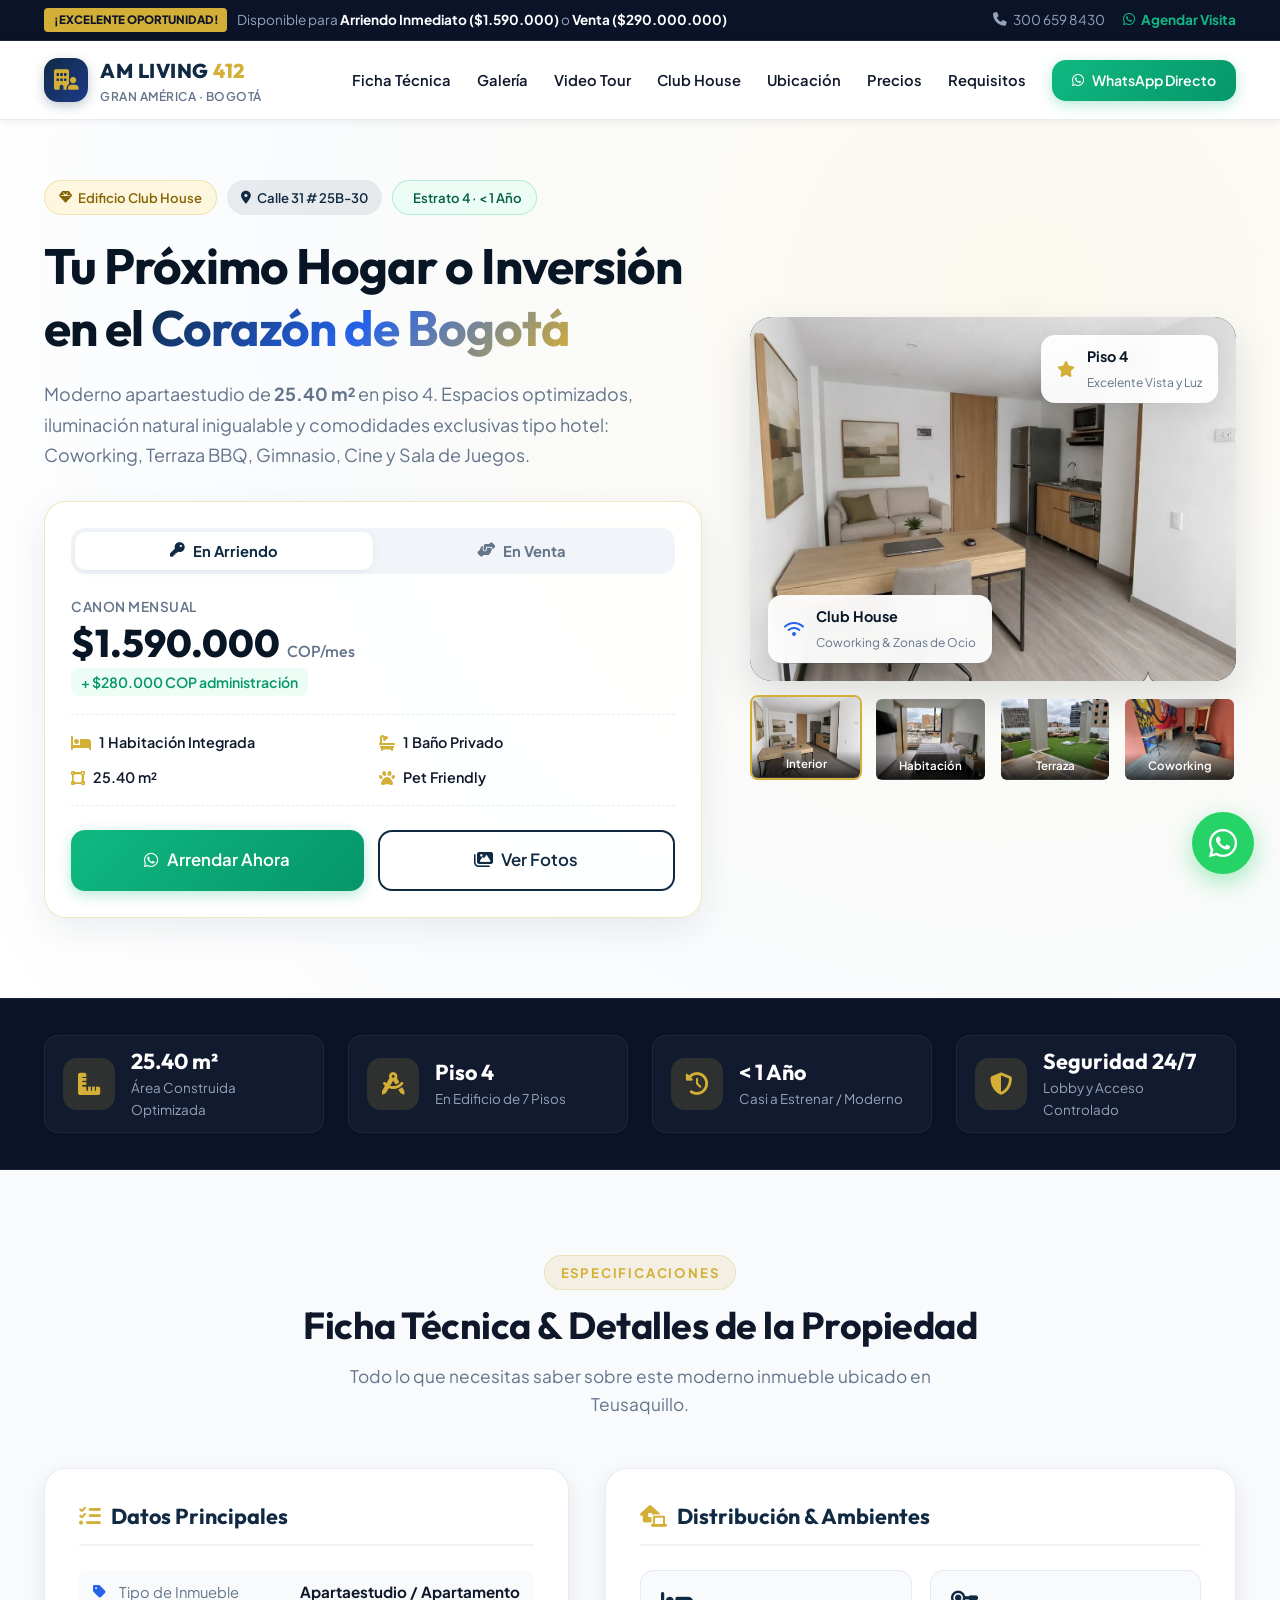
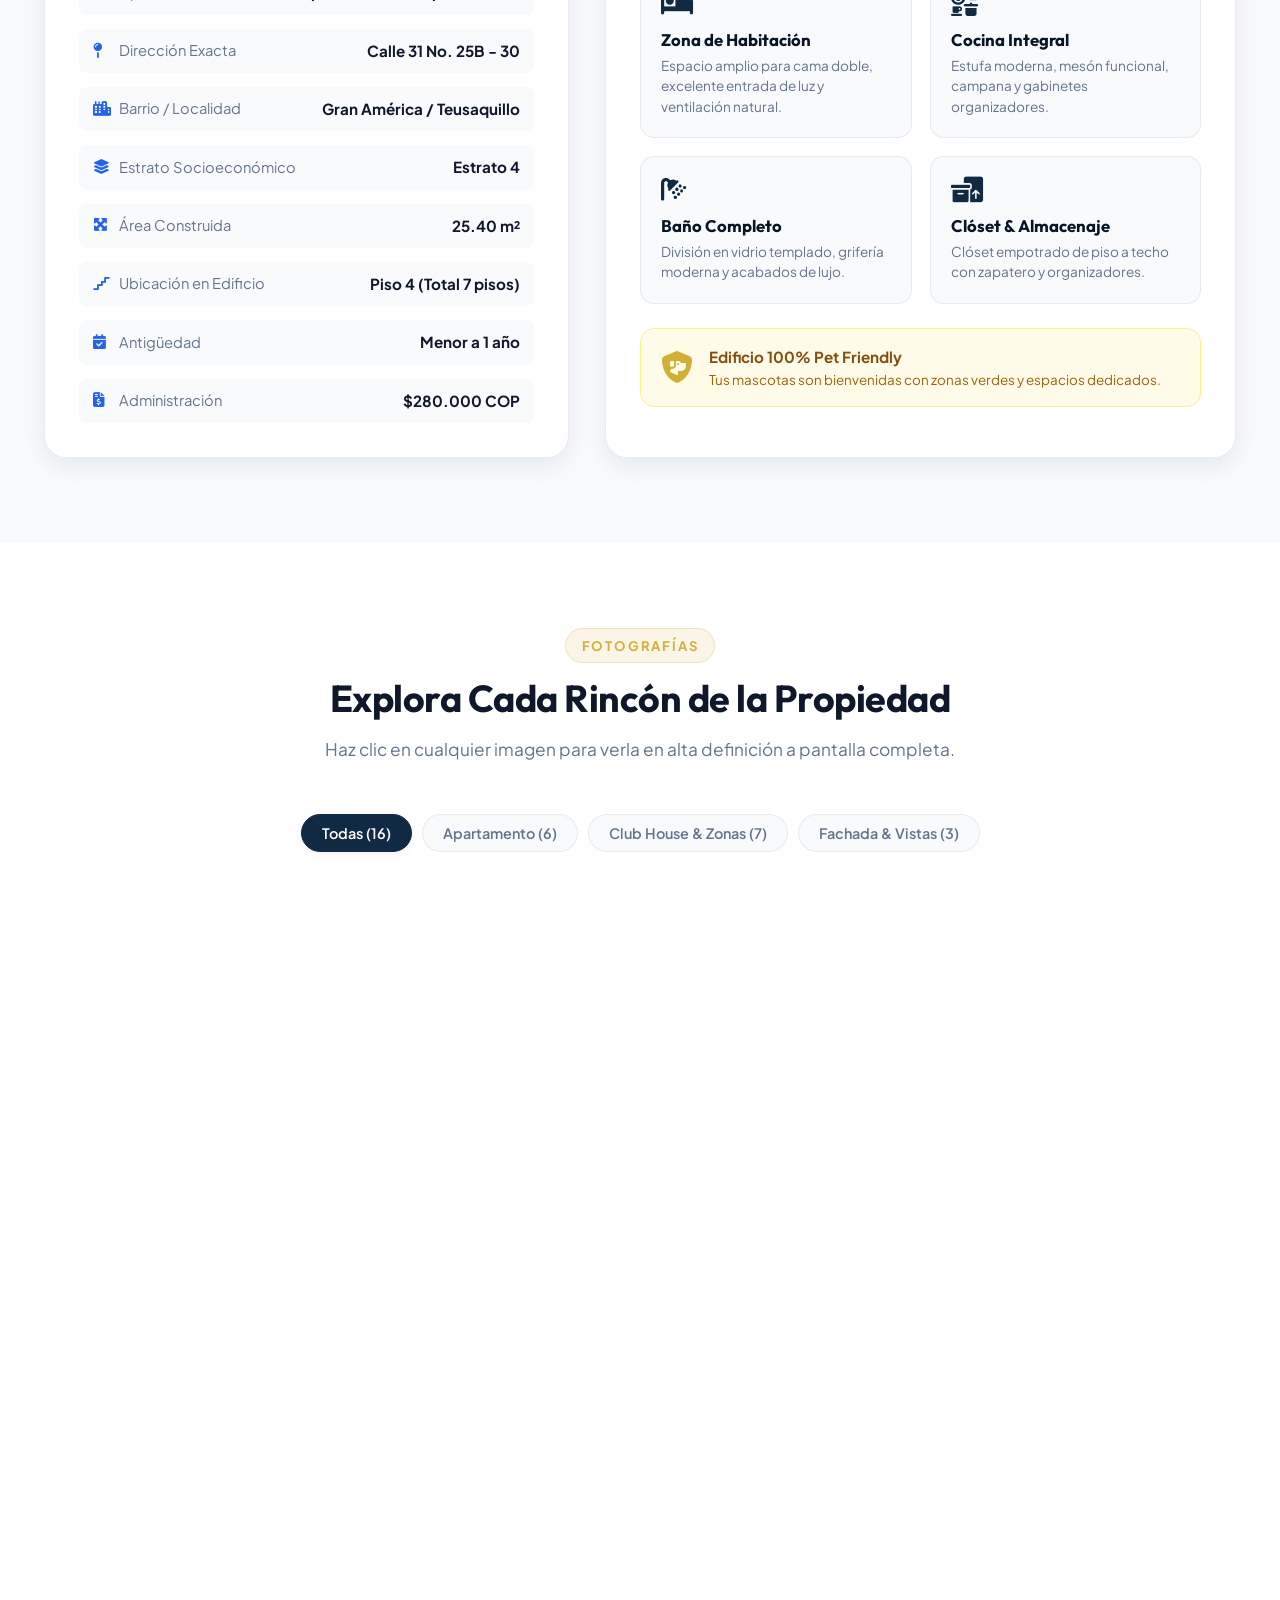
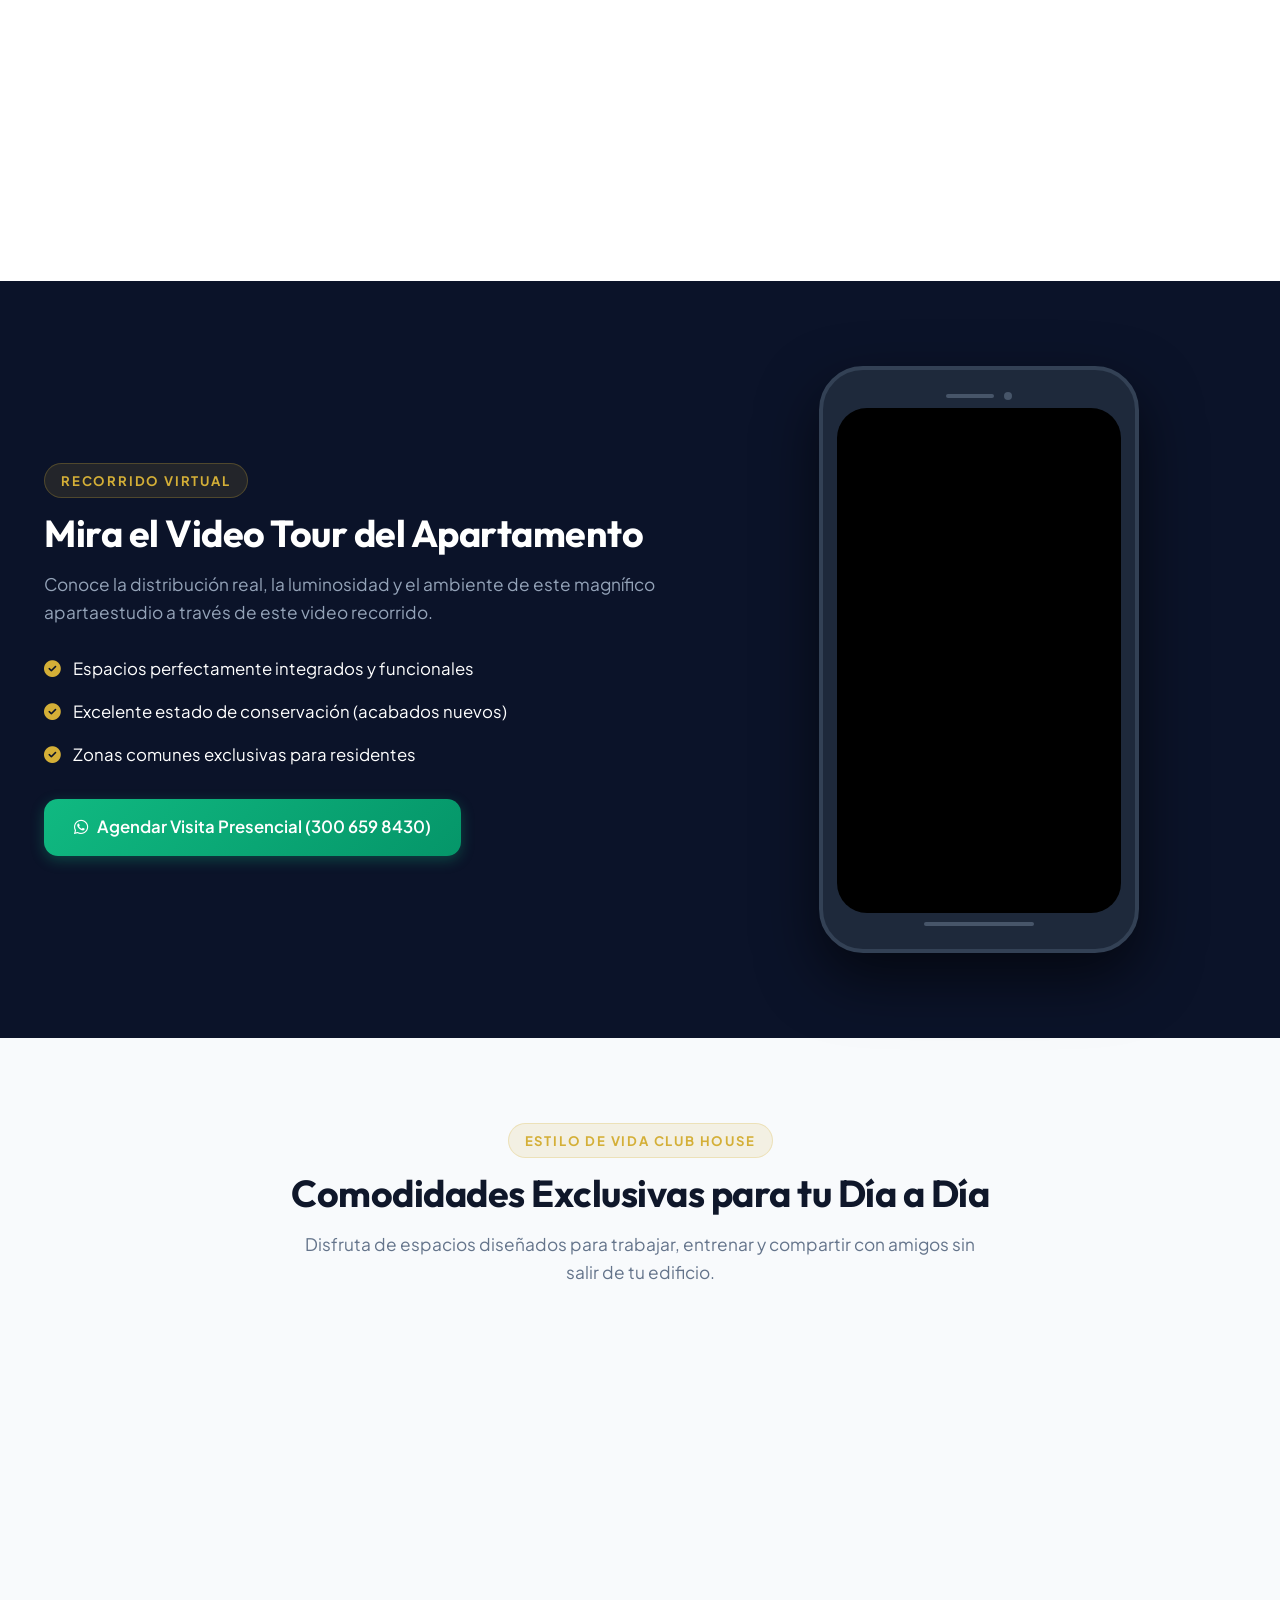
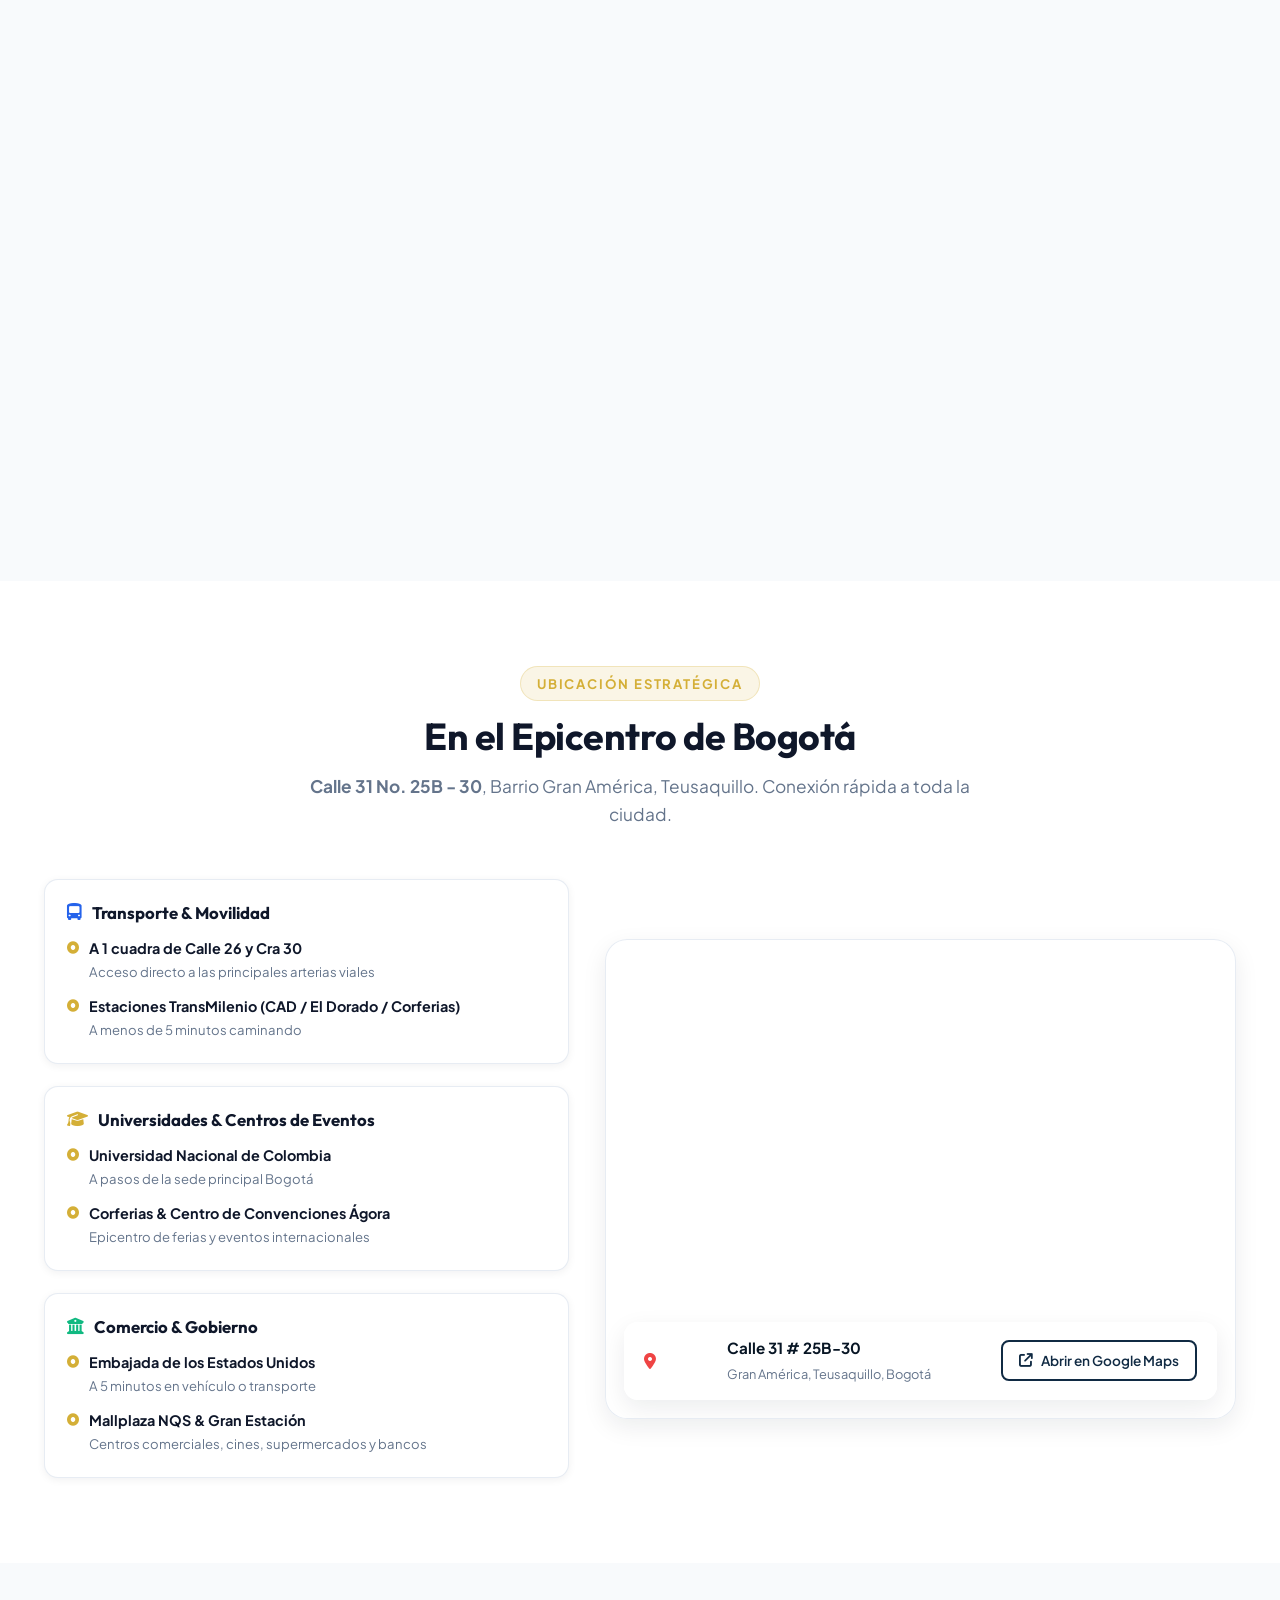
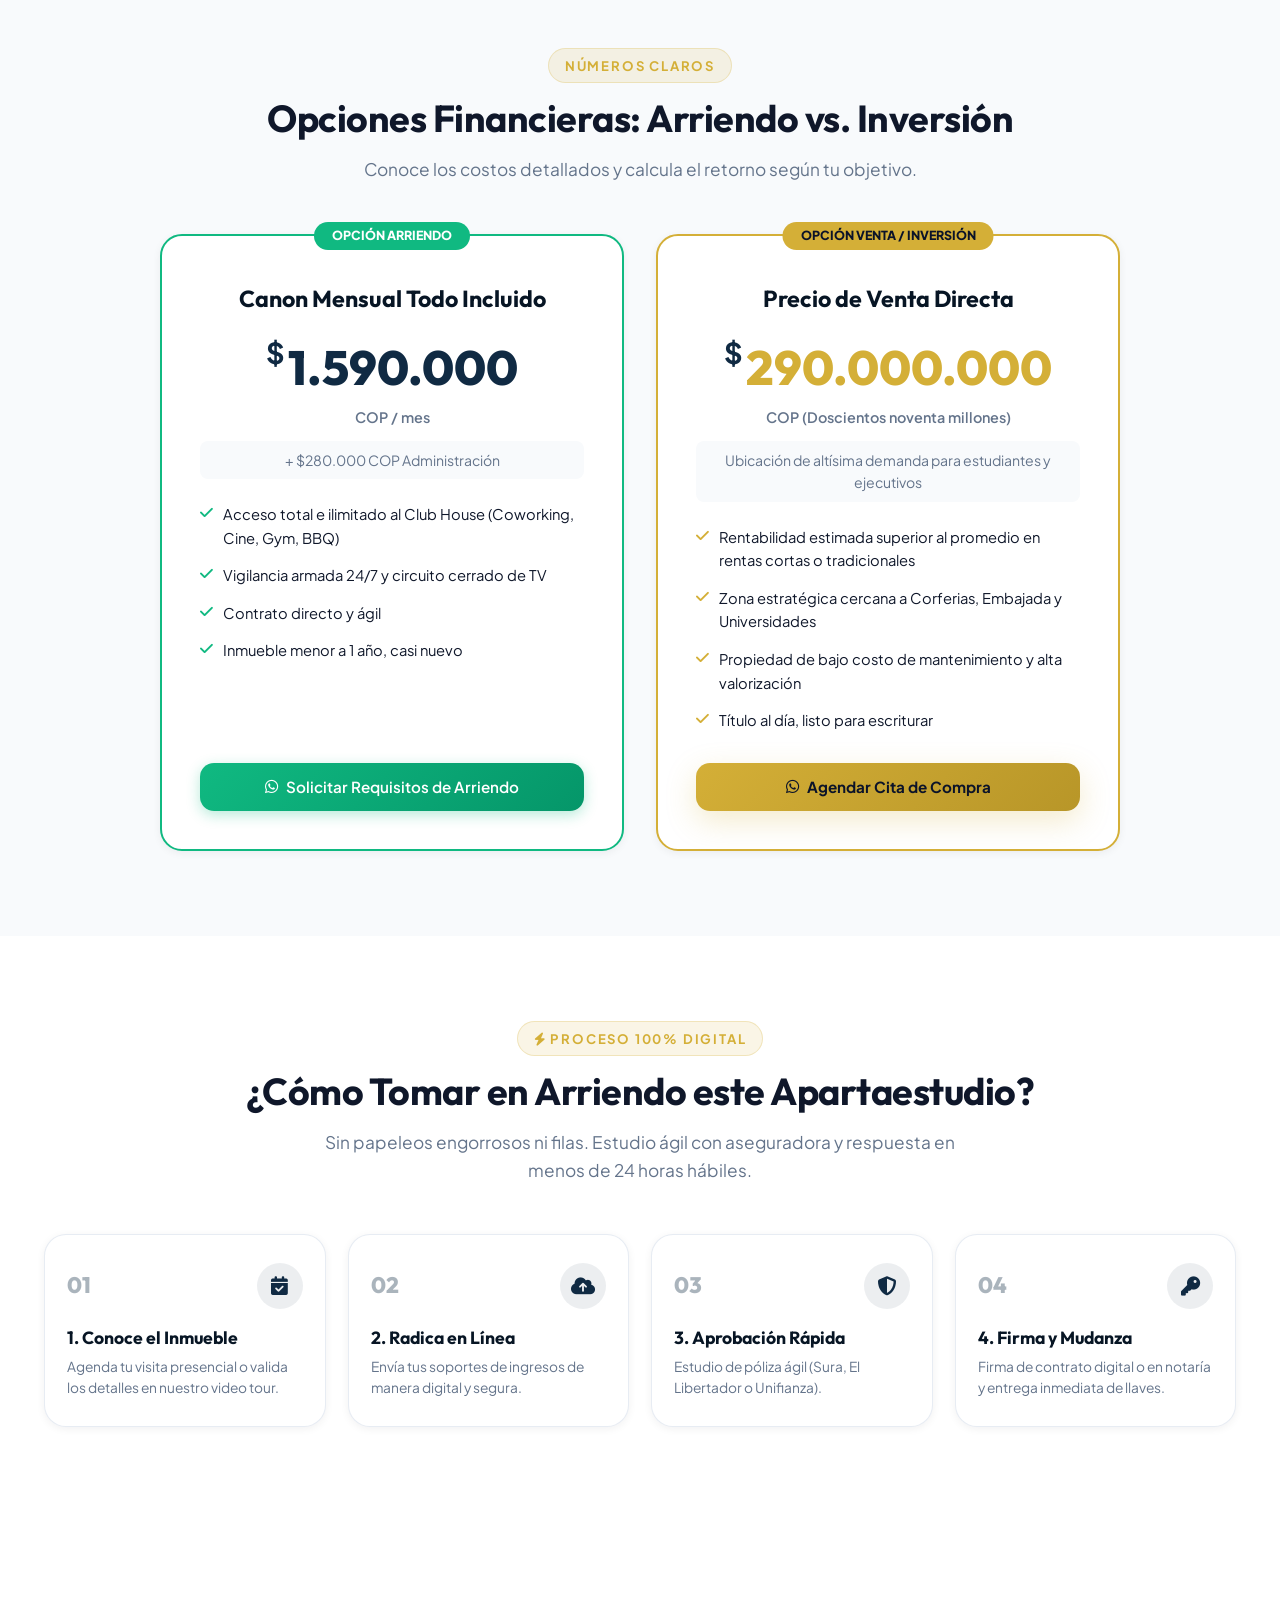
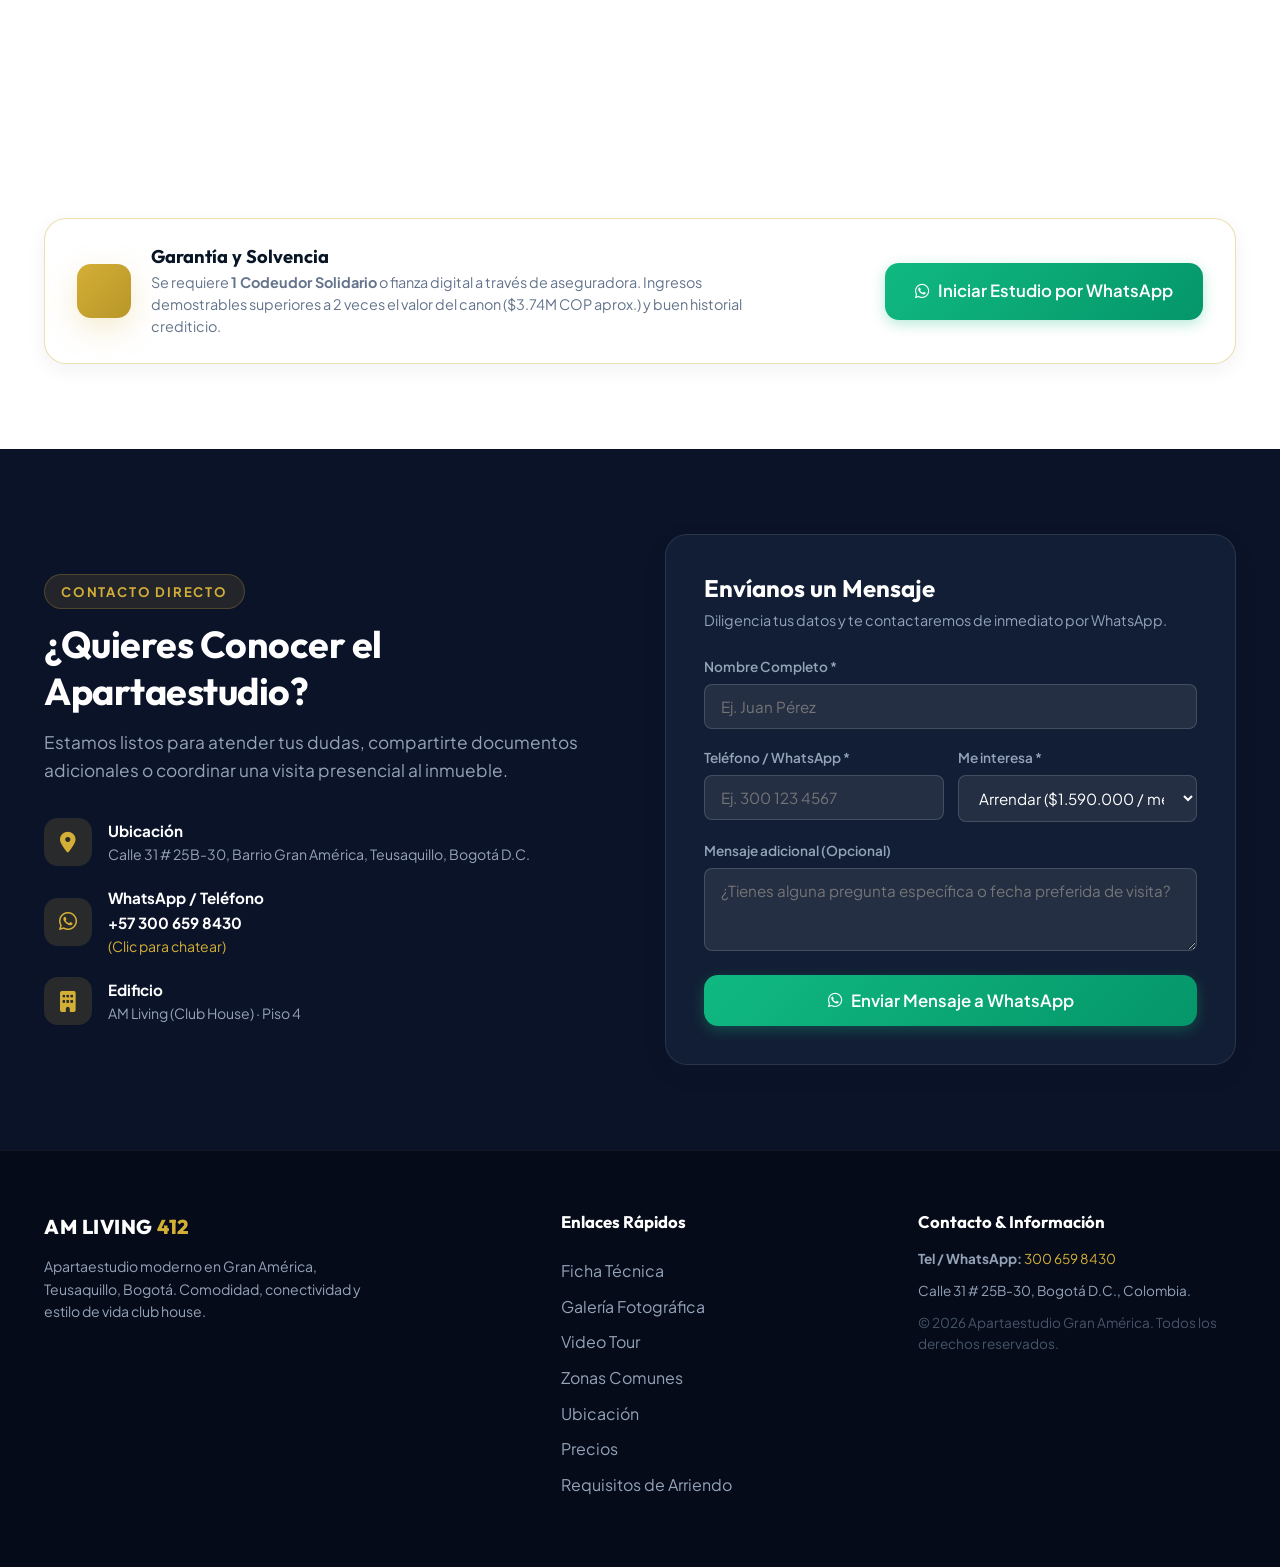
==== commit 710653b2: "Optimizacion de rendimiento movil: WebP, thumbnails y carga diferida" ====
--- a/index.html
+++ b/index.html
@@ -170,8 +170,8 @@
       <!-- Hero Visual Showcase -->
       <div class="hero-visual">
         <div class="visual-card-main">
-          <img src="Fotosapto/03 Sala y cocina.png" alt="Sala y Cocina Apartaestudio Gran América" class="main-img"
-            id="heroMainImg">
+          <img src="Fotosapto/optimized/03 Sala y cocina.webp" alt="Sala y Cocina Apartaestudio Gran América" class="main-img"
+            id="heroMainImg" width="600" height="450" fetchpriority="high">
           <div class="visual-floating-badge top-right">
             <i class="fa-solid fa-star text-gold"></i>
             <div>
@@ -189,20 +189,20 @@
         </div>
 
         <div class="hero-thumbs-row">
-          <div class="hero-thumb active" onclick="changeHeroPreview('Fotosapto/03 Sala y cocina.png')">
-            <img src="Fotosapto/03 Sala y cocina.png" alt="Sala y Cocina">
+          <div class="hero-thumb active" onclick="changeHeroPreview('Fotosapto/optimized/03 Sala y cocina.webp')">
+            <img src="Fotosapto/thumbs/03 Sala y cocina.webp" alt="Sala y Cocina" width="120" height="90" decoding="async">
             <span>Interior</span>
           </div>
-          <div class="hero-thumb" onclick="changeHeroPreview('Fotosapto/05 Habitación.jpg')">
-            <img src="Fotosapto/05 Habitación.jpg" alt="Habitación">
+          <div class="hero-thumb" onclick="changeHeroPreview('Fotosapto/optimized/05 Habitación.webp')">
+            <img src="Fotosapto/thumbs/05 Habitación.webp" alt="Habitación" width="120" height="90" decoding="async">
             <span>Habitación</span>
           </div>
-          <div class="hero-thumb" onclick="changeHeroPreview('Fotosapto/14 Terraza.jpg')">
-            <img src="Fotosapto/14 Terraza.jpg" alt="Terraza Panorámica">
+          <div class="hero-thumb" onclick="changeHeroPreview('Fotosapto/optimized/14 Terraza.webp')">
+            <img src="Fotosapto/thumbs/14 Terraza.webp" alt="Terraza Panorámica" width="120" height="90" decoding="async">
             <span>Terraza</span>
           </div>
-          <div class="hero-thumb" onclick="changeHeroPreview('Fotosapto/10 Coworking2.jpg')">
-            <img src="Fotosapto/10 Coworking2.jpg" alt="Coworking">
+          <div class="hero-thumb" onclick="changeHeroPreview('Fotosapto/optimized/10 Coworking2.webp')">
+            <img src="Fotosapto/thumbs/10 Coworking2.webp" alt="Coworking" width="120" height="90" decoding="async">
             <span>Coworking</span>
           </div>
         </div>
@@ -426,20 +426,19 @@
         <!-- Coworking -->
         <div class="amenity-card">
           <div class="amenity-img-wrap">
-            <img src="Fotosapto/10 Coworking2.jpg" alt="Zona Coworking">
+            <img src="Fotosapto/thumbs/10 Coworking2.webp" alt="Zona Coworking" loading="lazy" decoding="async" width="400" height="210">
             <span class="amenity-badge"><i class="fa-solid fa-laptop-code"></i> Productividad</span>
           </div>
           <div class="amenity-body">
             <h3>Coworking Equipado</h3>
-            <p>Espacios modernos con mesas de trabajo, conexión de alta velocidad y ambiente silencioso para home office
-              o estudio.</p>
+            <p>Espacios modernos con mesas de trabajo, conexión de alta velocidad y ambiente silencioso para home office o estudio.</p>
           </div>
         </div>
 
         <!-- Gimnasio & Terraza -->
         <div class="amenity-card">
           <div class="amenity-img-wrap">
-            <img src="Fotosapto/12 Gimnasio1.jpg" alt="Gimnasio">
+            <img src="Fotosapto/thumbs/12 Gimnasio1.webp" alt="Gimnasio" loading="lazy" decoding="async" width="400" height="210">
             <span class="amenity-badge"><i class="fa-solid fa-dumbbell"></i> Salud & Fitness</span>
           </div>
           <div class="amenity-body">
@@ -451,33 +450,31 @@
         <!-- Terraza BBQ -->
         <div class="amenity-card">
           <div class="amenity-img-wrap">
-            <img src="Fotosapto/11 Bbq.jpg" alt="Zonas BBQ y Terraza">
+            <img src="Fotosapto/thumbs/11 Bbq.webp" alt="Zonas BBQ y Terraza" loading="lazy" decoding="async" width="400" height="210">
             <span class="amenity-badge"><i class="fa-solid fa-fire-burner"></i> Social</span>
           </div>
           <div class="amenity-body">
             <h3>Zonas BBQ & Terraza</h3>
-            <p>Espectaculares estaciones de asados y salas lounge en el último piso para compartir con familiares y
-              amigos.</p>
+            <p>Espectaculares estaciones de asados y salas lounge en el último piso para compartir con familiares y amigos.</p>
           </div>
         </div>
 
         <!-- Sala de Cine -->
         <div class="amenity-card">
           <div class="amenity-img-wrap">
-            <img src="Fotosapto/09 cinema1 n.jpg" alt="Sala de Cine">
+            <img src="Fotosapto/thumbs/09 cinema1 n.webp" alt="Sala de Cine" loading="lazy" decoding="async" width="400" height="210">
             <span class="amenity-badge"><i class="fa-solid fa-film"></i> Entretenimiento</span>
           </div>
           <div class="amenity-body">
             <h3>Sala de Cine (Cinema)</h3>
-            <p>Disfruta de películas, series o eventos deportivos en una sala privada con pantalla gigante y sonido
-              envolvente.</p>
+            <p>Disfruta de películas, series o eventos deportivos en una sala privada con pantalla gigante y sonido envolvente.</p>
           </div>
         </div>
 
         <!-- Sala de Juegos -->
         <div class="amenity-card">
           <div class="amenity-img-wrap">
-            <img src="Fotosapto/sala de juegos.png" alt="Sala de Juegos">
+            <img src="Fotosapto/thumbs/sala de juegos.webp" alt="Sala de Juegos" loading="lazy" decoding="async" width="400" height="210">
             <span class="amenity-badge"><i class="fa-solid fa-gamepad"></i> Recreación</span>
           </div>
           <div class="amenity-body">
@@ -489,13 +486,12 @@
         <!-- Recepción y Lobby -->
         <div class="amenity-card">
           <div class="amenity-img-wrap">
-            <img src="Fotosapto/recepción.png" alt="Recepción Lobby">
+            <img src="Fotosapto/thumbs/recepción.webp" alt="Recepción Lobby" loading="lazy" decoding="async" width="400" height="210">
             <span class="amenity-badge"><i class="fa-solid fa-bell-concierge"></i> Seguridad</span>
           </div>
           <div class="amenity-body">
             <h3>Lobby Tipo Hotel & Vigilancia 24/7</h3>
-            <p>Recepción elegante, ascensores de última generación, circuito cerrado de TV y control de acceso
-              permanente.</p>
+            <p>Recepción elegante, ascensores de última generación, circuito cerrado de TV y control de acceso permanente.</p>
           </div>
         </div>
       </div>
--- a/styles.css
+++ b/styles.css
@@ -2028,4 +2028,18 @@
   .hero-thumbs-row {
     grid-template-columns: repeat(2, 1fr);
   }
-}
+
+  .btn {
+    min-height: 48px; /* Ideal mobile touch tap target */
+  }
+}
+
+/* Mobile Performance & GPU Rendering Accelerations */
+.gallery-grid, .amenities-cards-grid, .profile-req-grid {
+  content-visibility: auto;
+  contain-intrinsic-size: 500px;
+}
+
+img {
+  content-visibility: auto;
+}
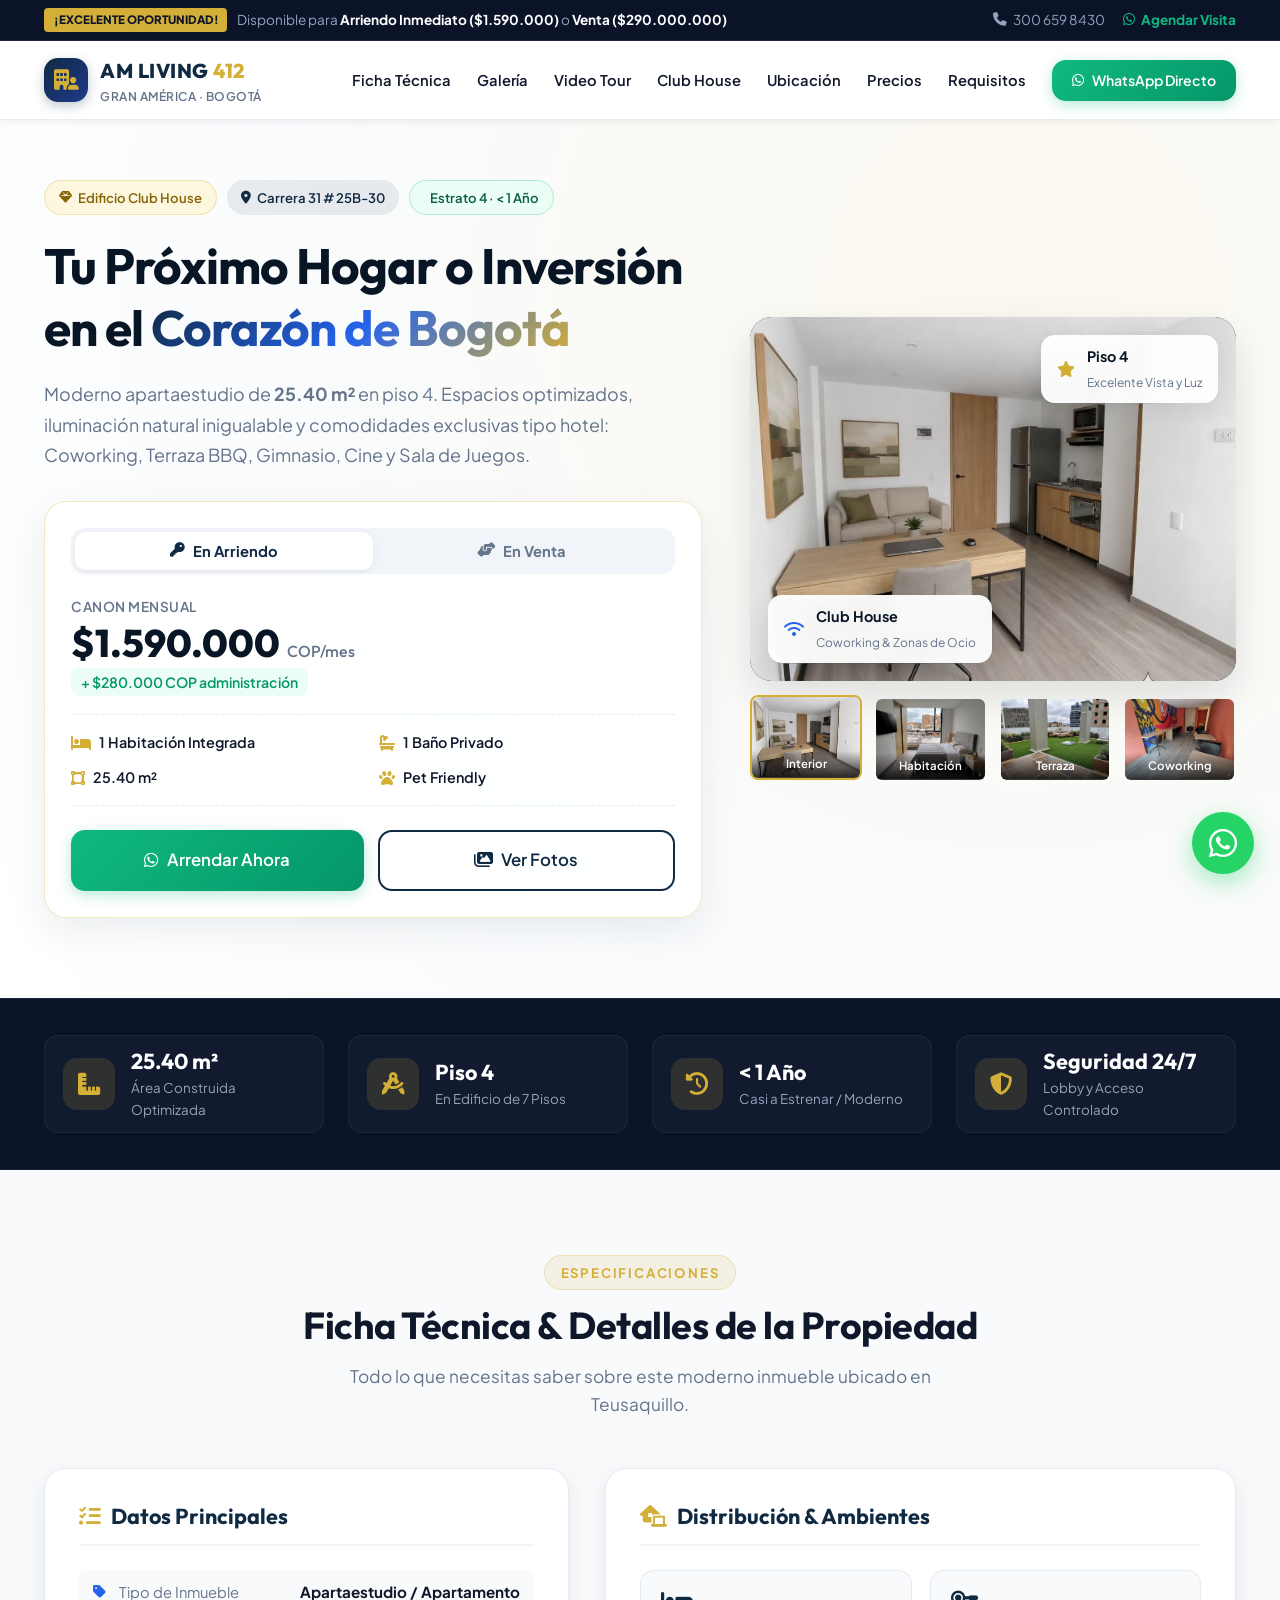
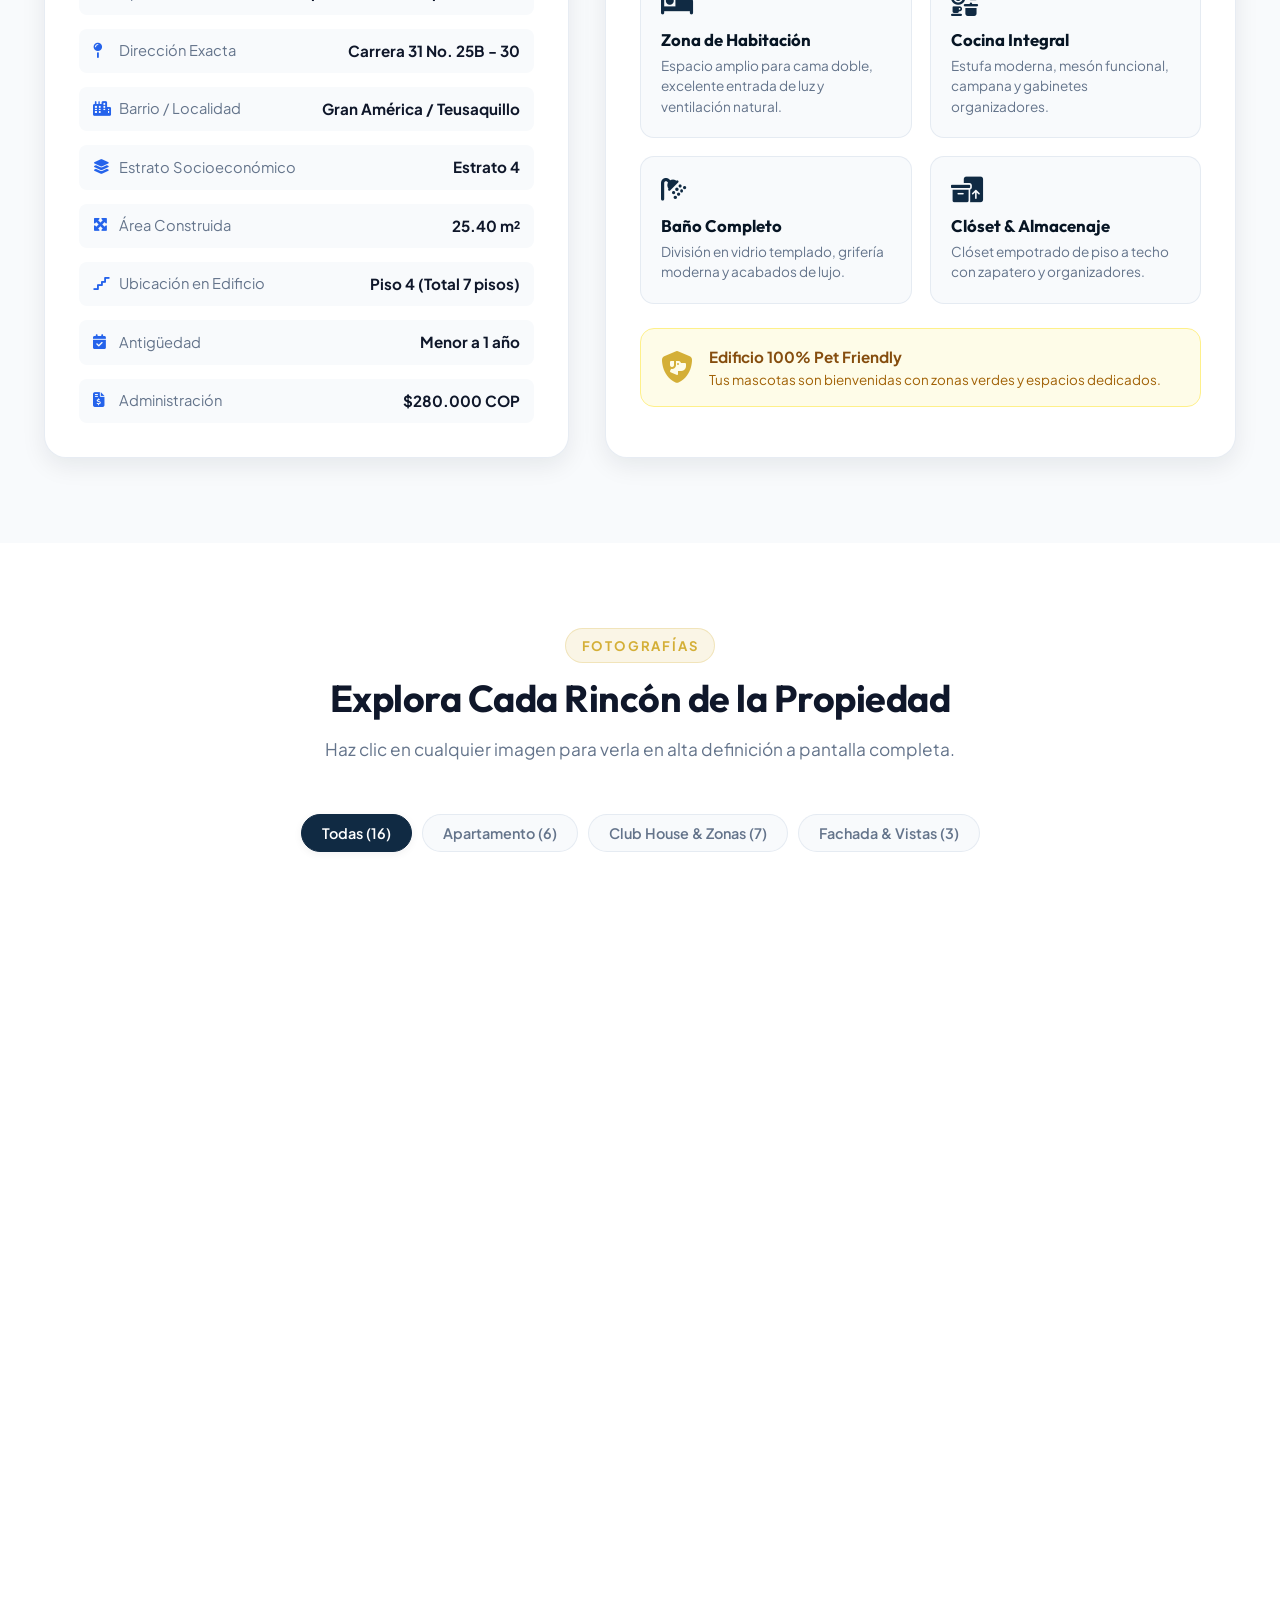
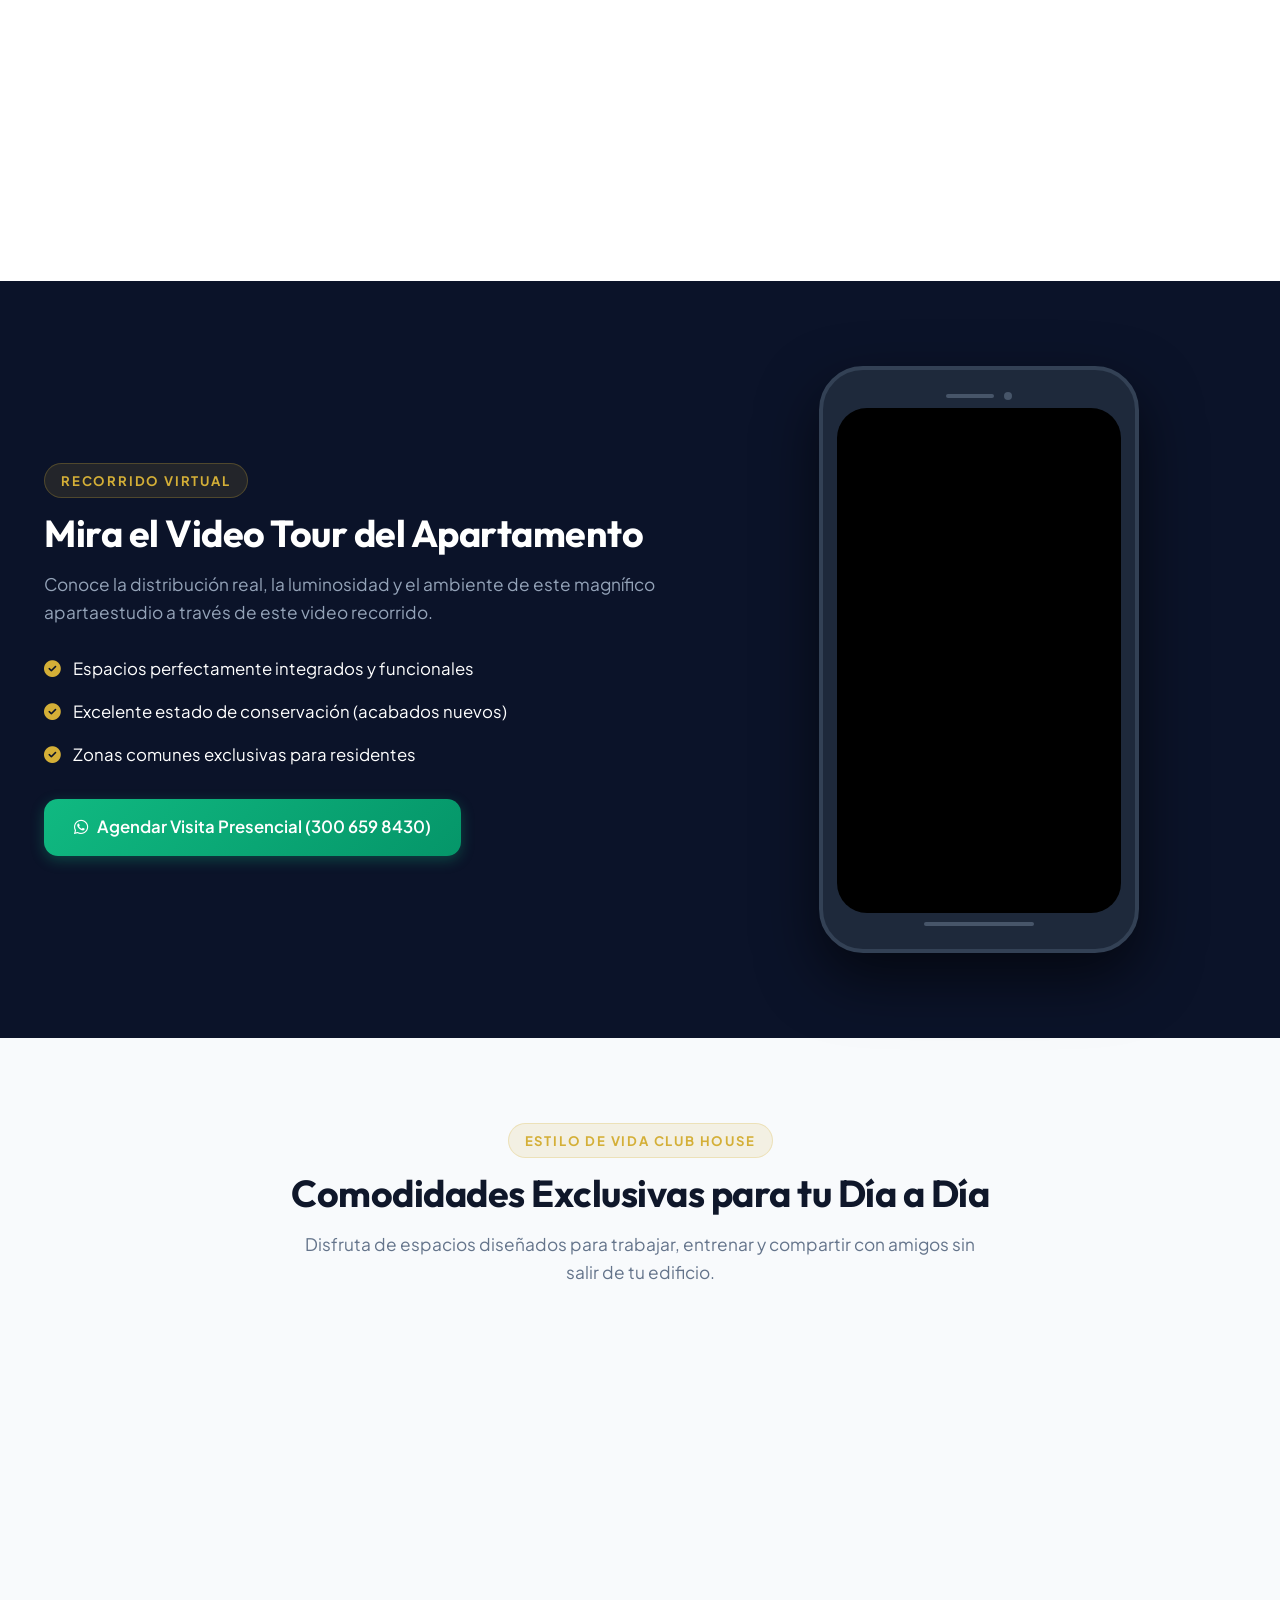
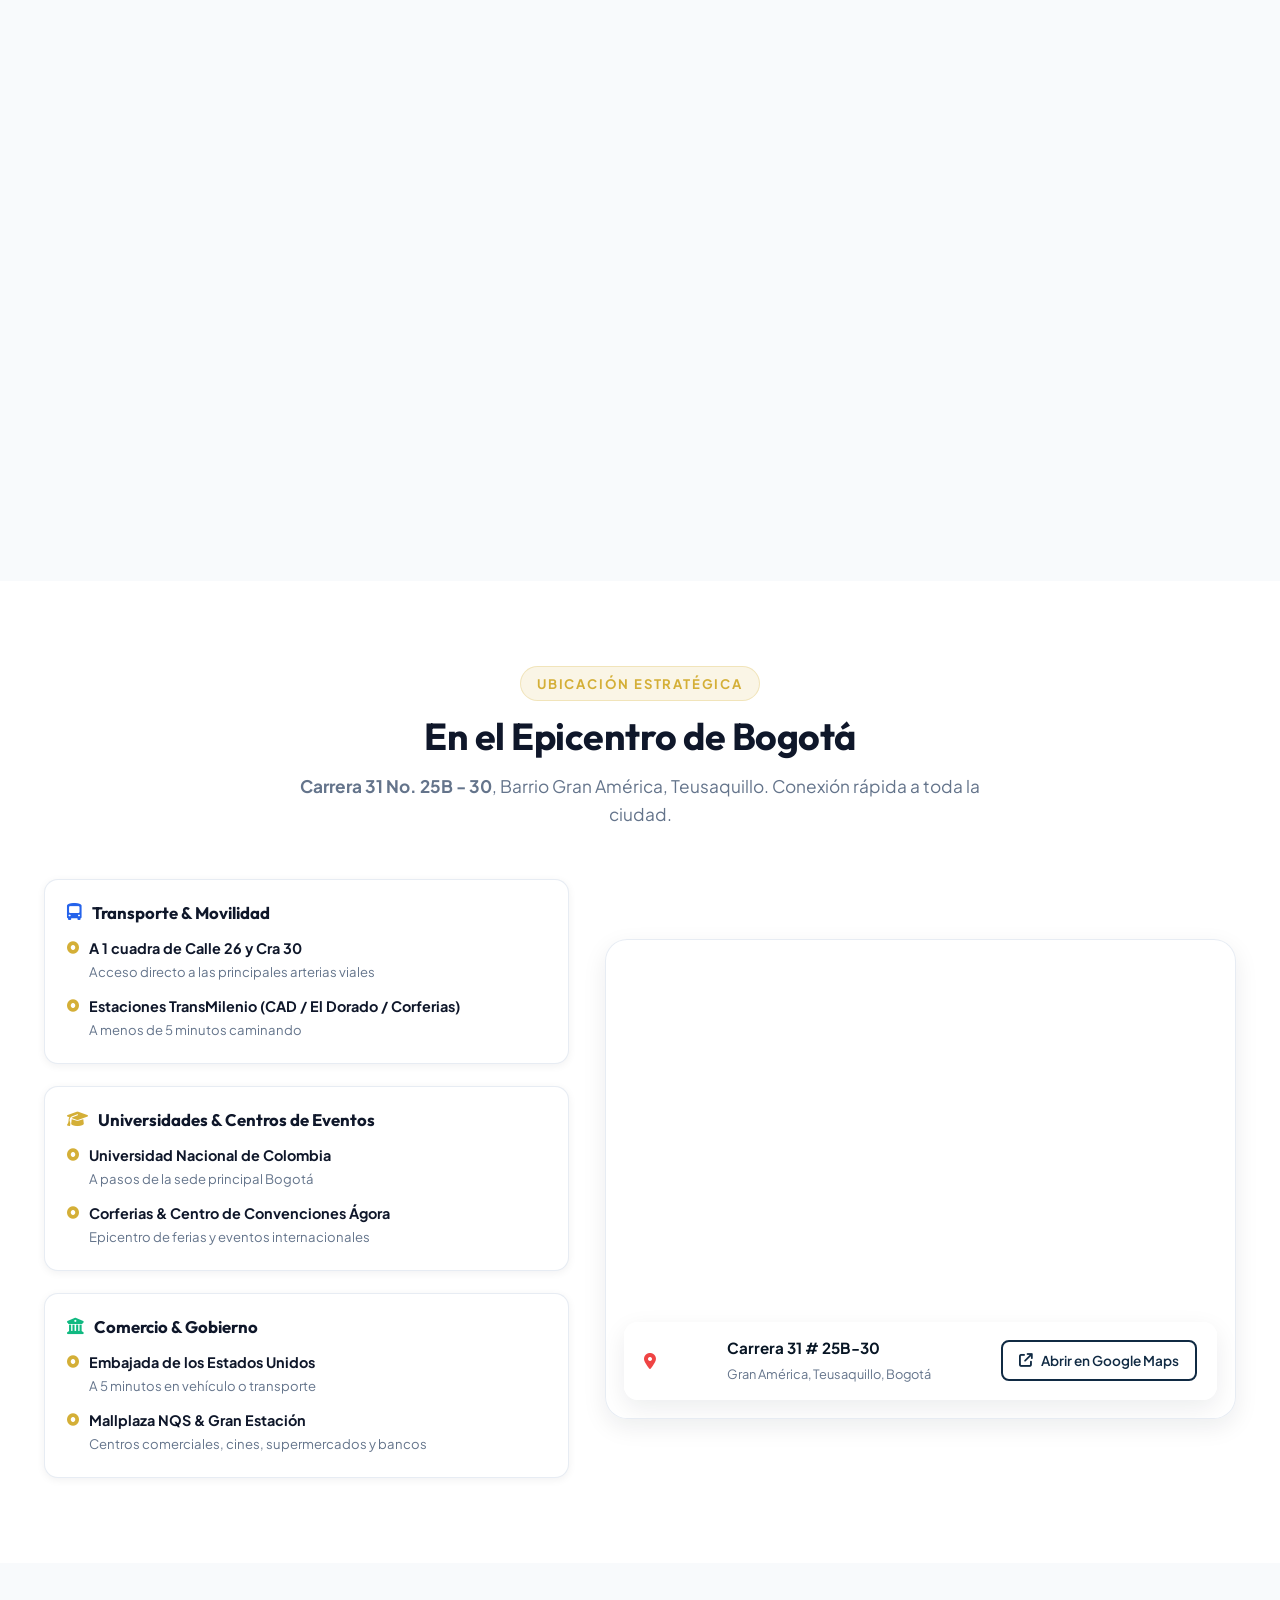
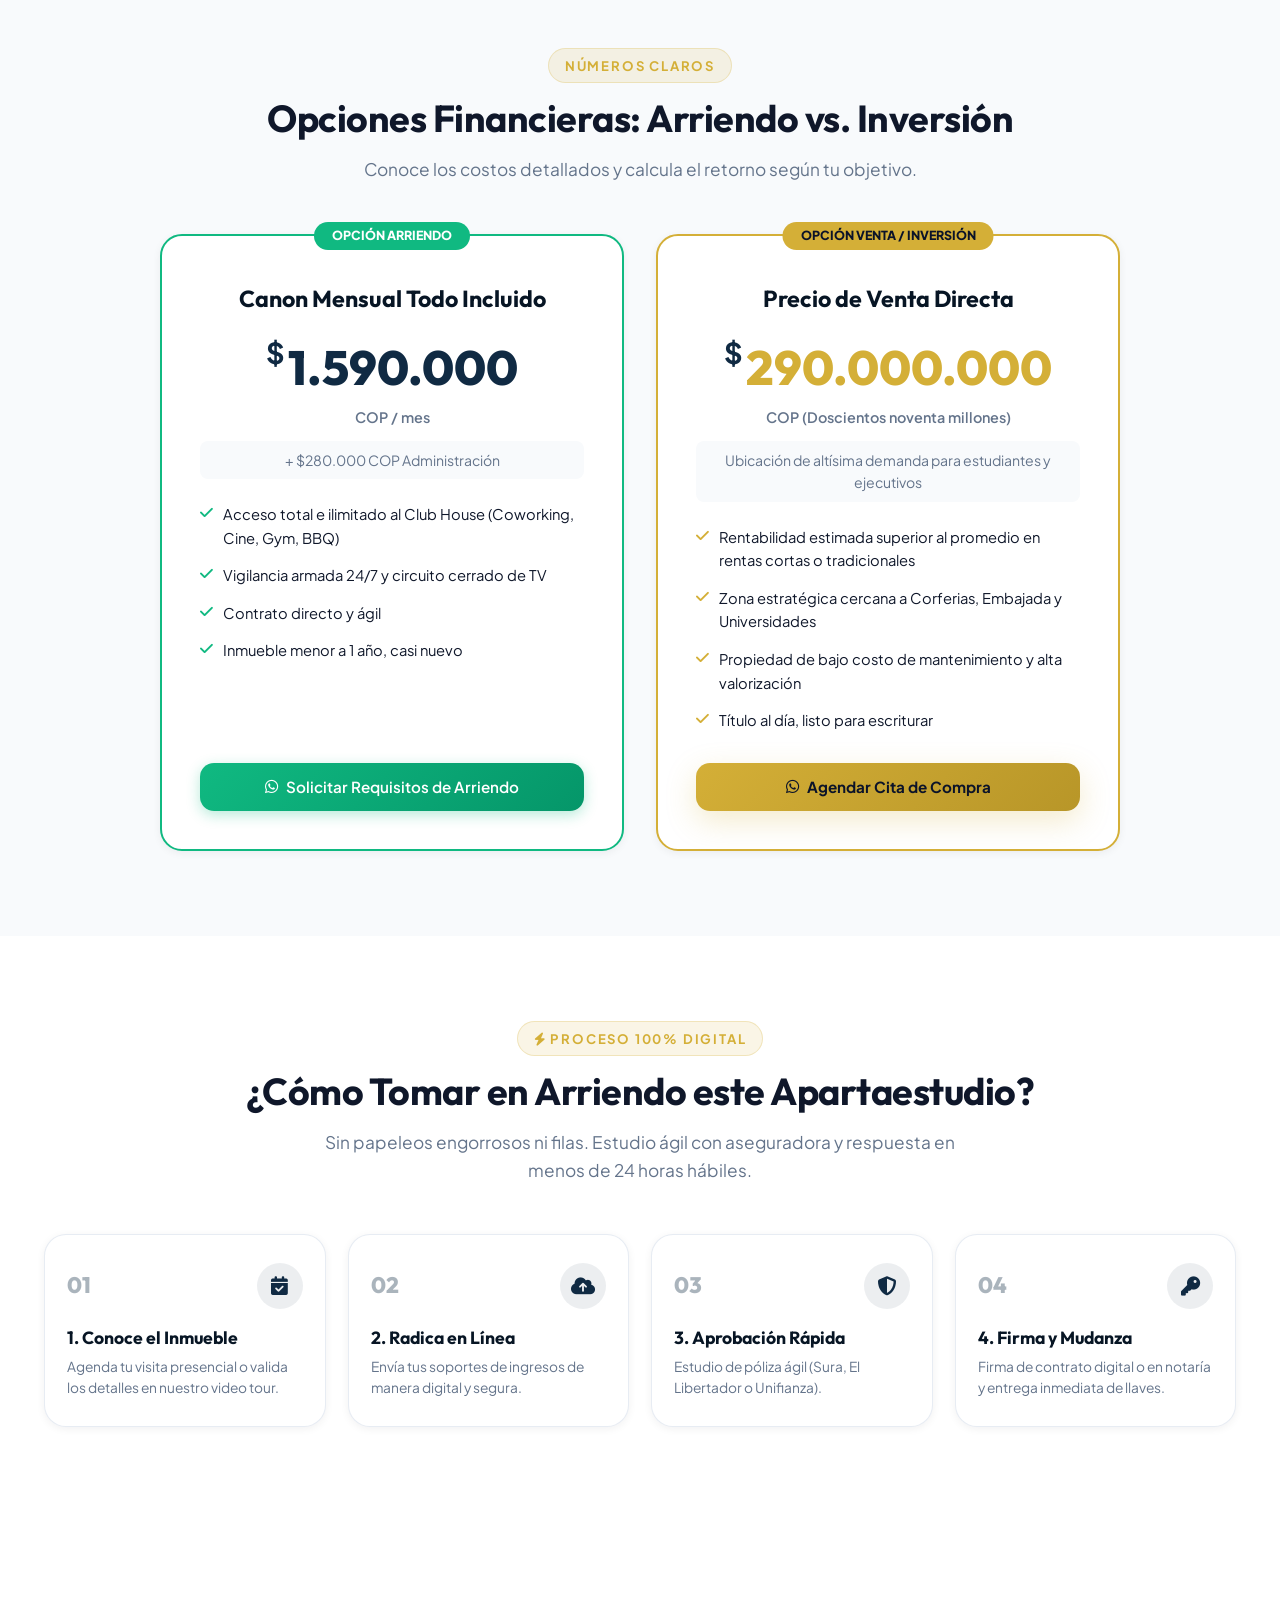
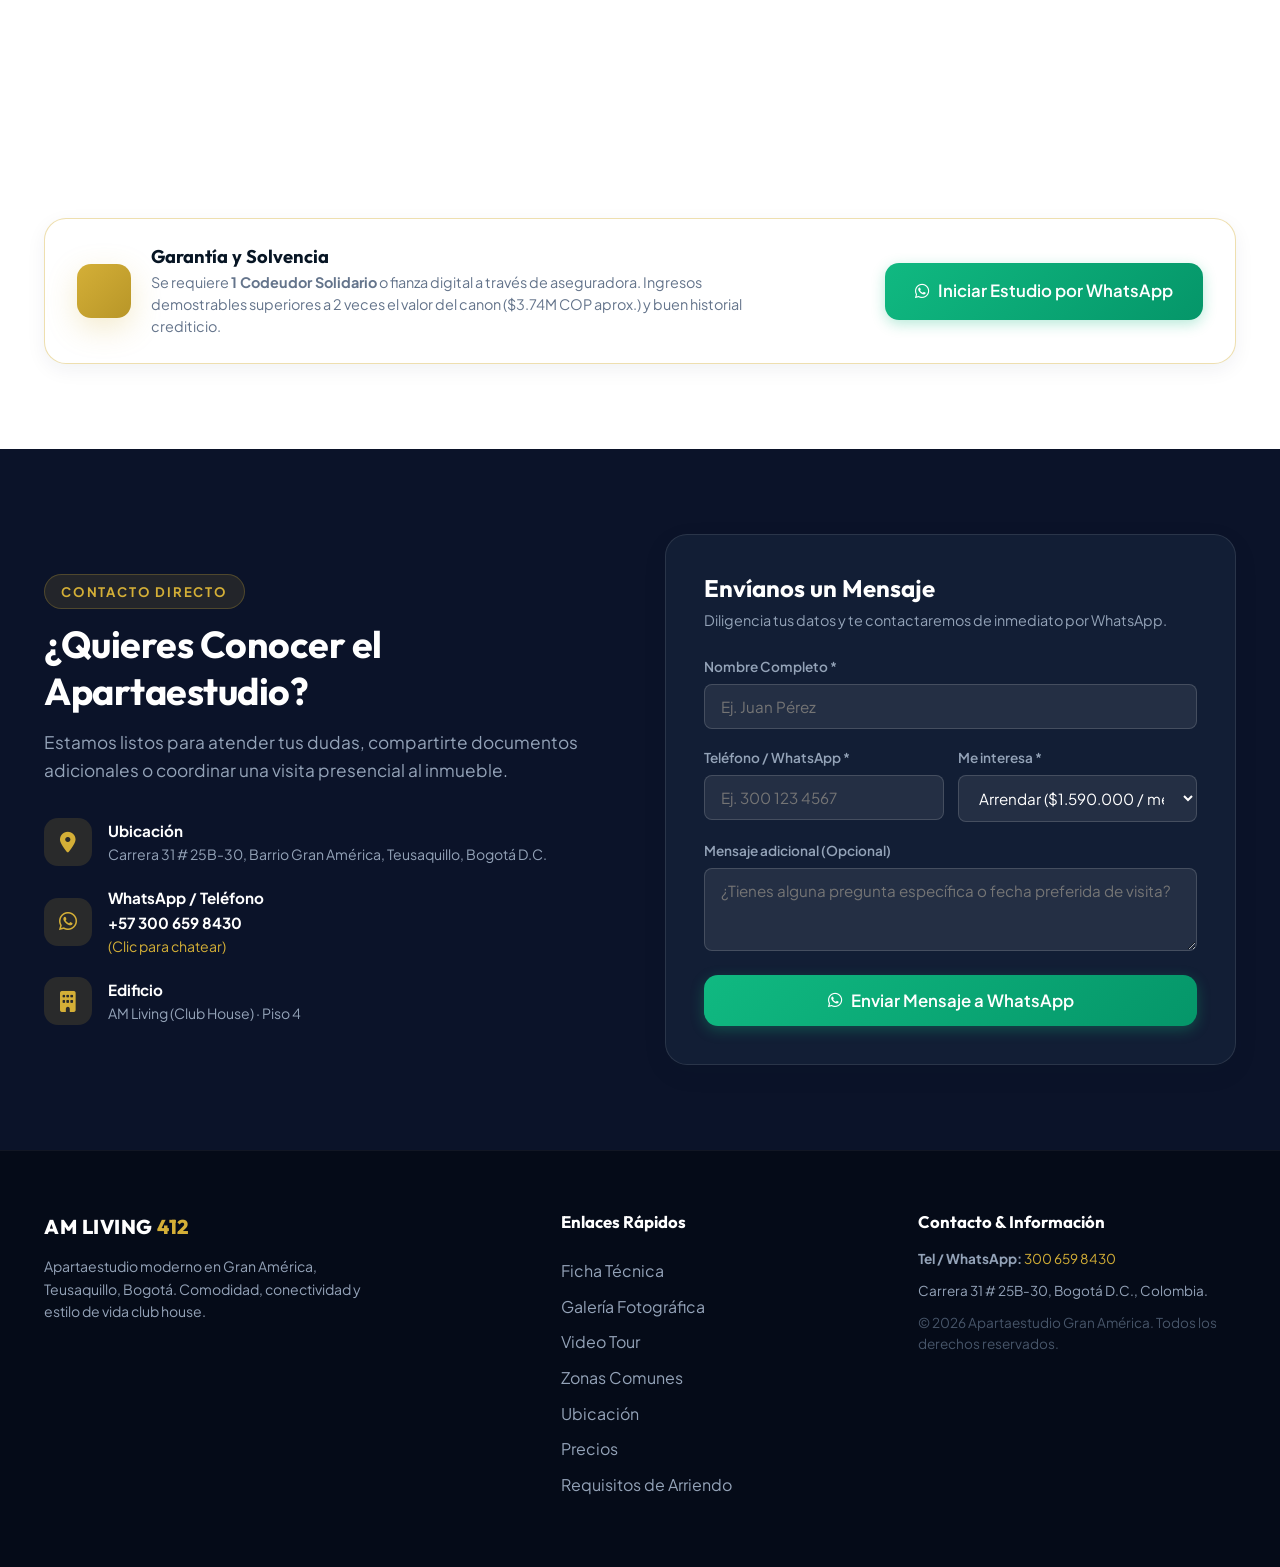
==== commit b58d4fdb: "Corregir direccion a Carrera 31 No. 25B-30" ====
--- a/index.html
+++ b/index.html
@@ -4,15 +4,15 @@
 <head>
   <meta charset="UTF-8">
   <meta name="viewport" content="width=device-width, initial-scale=1.0">
-  <title>Apartaestudio Moderno en Gran América | Arriendo y Venta | Calle 31 # 25B-30 Bogotá</title>
+  <title>Apartaestudio Moderno en Gran América | Arriendo y Venta | Carrera 31 # 25B-30 Bogotá</title>
   <meta name="description"
     content="Espectacular apartaestudio de 25.4 m² en Gran América, Teusaquillo, Bogotá. Edificio Club House con Coworking, Cine, Gimnasio en Terraza, Zonas BBQ y Vigilancia 24/7. Cerca a Calle 26 y Cra 30.">
   <meta name="keywords"
-    content="apartaestudio bogota, arriendo gran america, venta apartaestudio teusaquillo, apartamento calle 31, edificio club house bogota, cerca corferias, cerca universidad nacional">
+    content="apartaestudio bogota, arriendo gran america, venta apartaestudio teusaquillo, apartamento Carrera 31, edificio club house bogota, cerca corferias, cerca universidad nacional">
 
   <!-- Open Graph / Redes Sociales -->
   <meta property="og:type" content="website">
-  <meta property="og:title" content="Apartaestudio Moderno en Gran América, Bogotá | Calle 31 # 25B-30">
+  <meta property="og:title" content="Apartaestudio Moderno en Gran América, Bogotá | Carrera 31 # 25B-30">
   <meta property="og:description"
     content="Arriendo o Venta. 25.4 m², iluminación natural, acabados modernos y club house completo (Coworking, Terraza BBQ, Gimnasio, Cine).">
   <meta property="og:image" content="Fotosapto/03%20Sala%20y%20cocina.png">
@@ -45,7 +45,7 @@
       </div>
       <div class="top-bar-contact">
         <a href="tel:+573006598430" class="top-link"><i class="fa-solid fa-phone"></i> 300 659 8430</a>
-        <a href="https://wa.me/573006598430?text=Hola!%20Deseo%20agendar%20una%20visita%20para%20el%20apartaestudio%20en%20Gran%20Am%C3%A9rica%20(Calle%2031%20%23%2025B-30)."
+        <a href="https://wa.me/573006598430?text=Hola!%20Deseo%20agendar%20una%20visita%20para%20el%20apartaestudio%20en%20Gran%20Am%C3%A9rica%20(Carrera%2031%20%23%2025B-30)."
           target="_blank" rel="noopener noreferrer" class="top-link cta-top"><i class="fa-brands fa-whatsapp"></i>
           Agendar Visita</a>
       </div>
@@ -73,7 +73,7 @@
         <a href="#ubicacion" class="nav-link">Ubicación</a>
         <a href="#simulador" class="nav-link">Precios</a>
         <a href="#requisitos" class="nav-link">Requisitos</a>
-        <a href="https://wa.me/573006598430?text=Hola!%20Quiero%20m%C3%A1s%20informaci%C3%B3n%20sobre%20el%20apartaestudio%20en%20Gran%20Am%C3%A9rica%20(Calle%2031%20%23%2025B-30)."
+        <a href="https://wa.me/573006598430?text=Hola!%20Quiero%20m%C3%A1s%20informaci%C3%B3n%20sobre%20el%20apartaestudio%20en%20Gran%20Am%C3%A9rica%20(Carrera%2031%20%23%2025B-30)."
           target="_blank" rel="noopener noreferrer" class="btn btn-primary nav-btn">
           <i class="fa-brands fa-whatsapp"></i> WhatsApp Directo
         </a>
@@ -94,7 +94,7 @@
       <div class="hero-content">
         <div class="hero-badges">
           <span class="chip chip-gold"><i class="fa-solid fa-gem"></i> Edificio Club House</span>
-          <span class="chip chip-glass"><i class="fa-solid fa-location-dot"></i> Calle 31 # 25B-30</span>
+          <span class="chip chip-glass"><i class="fa-solid fa-location-dot"></i> Carrera 31 # 25B-30</span>
           <span class="chip chip-green"><i class="fa-solid fa-shield-check"></i> Estrato 4 · &lt; 1 Año</span>
         </div>
 
@@ -131,7 +131,7 @@
               <div class="feat-item"><i class="fa-solid fa-paw"></i> Pet Friendly</div>
             </div>
             <div class="offer-actions">
-              <a href="https://wa.me/573006598430?text=Hola!%20Me%20interesa%20arrendar%20el%20apartaestudio%20en%20Gran%20Am%C3%A9rica%20(Calle%2031%20%23%2025B-30)%20por%20$1.590.000.%20%C2%BFMe%20brindas%20m%C3%A1s%20informaci%C3%B3n?"
+              <a href="https://wa.me/573006598430?text=Hola!%20Me%20interesa%20arrendar%20el%20apartaestudio%20en%20Gran%20Am%C3%A9rica%20(Carrera%2031%20%23%2025B-30)%20por%20$1.590.000.%20%C2%BFMe%20brindas%20m%C3%A1s%20informaci%C3%B3n?"
                 target="_blank" rel="noopener noreferrer" class="btn btn-primary btn-lg pulse-btn">
                 <i class="fa-brands fa-whatsapp"></i> Arrendar Ahora
               </a>
@@ -170,8 +170,8 @@
       <!-- Hero Visual Showcase -->
       <div class="hero-visual">
         <div class="visual-card-main">
-          <img src="Fotosapto/optimized/03 Sala y cocina.webp" alt="Sala y Cocina Apartaestudio Gran América" class="main-img"
-            id="heroMainImg" width="600" height="450" fetchpriority="high">
+          <img src="Fotosapto/optimized/03 Sala y cocina.webp" alt="Sala y Cocina Apartaestudio Gran América"
+            class="main-img" id="heroMainImg" width="600" height="450" fetchpriority="high">
           <div class="visual-floating-badge top-right">
             <i class="fa-solid fa-star text-gold"></i>
             <div>
@@ -190,7 +190,8 @@
 
         <div class="hero-thumbs-row">
           <div class="hero-thumb active" onclick="changeHeroPreview('Fotosapto/optimized/03 Sala y cocina.webp')">
-            <img src="Fotosapto/thumbs/03 Sala y cocina.webp" alt="Sala y Cocina" width="120" height="90" decoding="async">
+            <img src="Fotosapto/thumbs/03 Sala y cocina.webp" alt="Sala y Cocina" width="120" height="90"
+              decoding="async">
             <span>Interior</span>
           </div>
           <div class="hero-thumb" onclick="changeHeroPreview('Fotosapto/optimized/05 Habitación.webp')">
@@ -198,7 +199,8 @@
             <span>Habitación</span>
           </div>
           <div class="hero-thumb" onclick="changeHeroPreview('Fotosapto/optimized/14 Terraza.webp')">
-            <img src="Fotosapto/thumbs/14 Terraza.webp" alt="Terraza Panorámica" width="120" height="90" decoding="async">
+            <img src="Fotosapto/thumbs/14 Terraza.webp" alt="Terraza Panorámica" width="120" height="90"
+              decoding="async">
             <span>Terraza</span>
           </div>
           <div class="hero-thumb" onclick="changeHeroPreview('Fotosapto/optimized/10 Coworking2.webp')">
@@ -264,7 +266,7 @@
             </li>
             <li>
               <span class="spec-name"><i class="fa-solid fa-map-pin"></i> Dirección Exacta</span>
-              <strong class="spec-val">Calle 31 No. 25B - 30</strong>
+              <strong class="spec-val">Carrera 31 No. 25B - 30</strong>
             </li>
             <li>
               <span class="spec-name"><i class="fa-solid fa-city"></i> Barrio / Localidad</span>
@@ -426,19 +428,22 @@
         <!-- Coworking -->
         <div class="amenity-card">
           <div class="amenity-img-wrap">
-            <img src="Fotosapto/thumbs/10 Coworking2.webp" alt="Zona Coworking" loading="lazy" decoding="async" width="400" height="210">
+            <img src="Fotosapto/thumbs/10 Coworking2.webp" alt="Zona Coworking" loading="lazy" decoding="async"
+              width="400" height="210">
             <span class="amenity-badge"><i class="fa-solid fa-laptop-code"></i> Productividad</span>
           </div>
           <div class="amenity-body">
             <h3>Coworking Equipado</h3>
-            <p>Espacios modernos con mesas de trabajo, conexión de alta velocidad y ambiente silencioso para home office o estudio.</p>
+            <p>Espacios modernos con mesas de trabajo, conexión de alta velocidad y ambiente silencioso para home office
+              o estudio.</p>
           </div>
         </div>
 
         <!-- Gimnasio & Terraza -->
         <div class="amenity-card">
           <div class="amenity-img-wrap">
-            <img src="Fotosapto/thumbs/12 Gimnasio1.webp" alt="Gimnasio" loading="lazy" decoding="async" width="400" height="210">
+            <img src="Fotosapto/thumbs/12 Gimnasio1.webp" alt="Gimnasio" loading="lazy" decoding="async" width="400"
+              height="210">
             <span class="amenity-badge"><i class="fa-solid fa-dumbbell"></i> Salud & Fitness</span>
           </div>
           <div class="amenity-body">
@@ -450,31 +455,36 @@
         <!-- Terraza BBQ -->
         <div class="amenity-card">
           <div class="amenity-img-wrap">
-            <img src="Fotosapto/thumbs/11 Bbq.webp" alt="Zonas BBQ y Terraza" loading="lazy" decoding="async" width="400" height="210">
+            <img src="Fotosapto/thumbs/11 Bbq.webp" alt="Zonas BBQ y Terraza" loading="lazy" decoding="async"
+              width="400" height="210">
             <span class="amenity-badge"><i class="fa-solid fa-fire-burner"></i> Social</span>
           </div>
           <div class="amenity-body">
             <h3>Zonas BBQ & Terraza</h3>
-            <p>Espectaculares estaciones de asados y salas lounge en el último piso para compartir con familiares y amigos.</p>
+            <p>Espectaculares estaciones de asados y salas lounge en el último piso para compartir con familiares y
+              amigos.</p>
           </div>
         </div>
 
         <!-- Sala de Cine -->
         <div class="amenity-card">
           <div class="amenity-img-wrap">
-            <img src="Fotosapto/thumbs/09 cinema1 n.webp" alt="Sala de Cine" loading="lazy" decoding="async" width="400" height="210">
+            <img src="Fotosapto/thumbs/09 cinema1 n.webp" alt="Sala de Cine" loading="lazy" decoding="async" width="400"
+              height="210">
             <span class="amenity-badge"><i class="fa-solid fa-film"></i> Entretenimiento</span>
           </div>
           <div class="amenity-body">
             <h3>Sala de Cine (Cinema)</h3>
-            <p>Disfruta de películas, series o eventos deportivos en una sala privada con pantalla gigante y sonido envolvente.</p>
+            <p>Disfruta de películas, series o eventos deportivos en una sala privada con pantalla gigante y sonido
+              envolvente.</p>
           </div>
         </div>
 
         <!-- Sala de Juegos -->
         <div class="amenity-card">
           <div class="amenity-img-wrap">
-            <img src="Fotosapto/thumbs/sala de juegos.webp" alt="Sala de Juegos" loading="lazy" decoding="async" width="400" height="210">
+            <img src="Fotosapto/thumbs/sala de juegos.webp" alt="Sala de Juegos" loading="lazy" decoding="async"
+              width="400" height="210">
             <span class="amenity-badge"><i class="fa-solid fa-gamepad"></i> Recreación</span>
           </div>
           <div class="amenity-body">
@@ -486,12 +496,14 @@
         <!-- Recepción y Lobby -->
         <div class="amenity-card">
           <div class="amenity-img-wrap">
-            <img src="Fotosapto/thumbs/recepción.webp" alt="Recepción Lobby" loading="lazy" decoding="async" width="400" height="210">
+            <img src="Fotosapto/thumbs/recepción.webp" alt="Recepción Lobby" loading="lazy" decoding="async" width="400"
+              height="210">
             <span class="amenity-badge"><i class="fa-solid fa-bell-concierge"></i> Seguridad</span>
           </div>
           <div class="amenity-body">
             <h3>Lobby Tipo Hotel & Vigilancia 24/7</h3>
-            <p>Recepción elegante, ascensores de última generación, circuito cerrado de TV y control de acceso permanente.</p>
+            <p>Recepción elegante, ascensores de última generación, circuito cerrado de TV y control de acceso
+              permanente.</p>
           </div>
         </div>
       </div>
@@ -504,7 +516,7 @@
       <div class="section-header text-center">
         <span class="section-tag">Ubicación Estratégica</span>
         <h2 class="section-title">En el Epicentro de Bogotá</h2>
-        <p class="section-subtitle"><strong>Calle 31 No. 25B - 30</strong>, Barrio Gran América, Teusaquillo. Conexión
+        <p class="section-subtitle"><strong>Carrera 31 No. 25B - 30</strong>, Barrio Gran América, Teusaquillo. Conexión
           rápida a toda la ciudad.</p>
       </div>
 
@@ -578,7 +590,7 @@
           <div class="map-overlay-info">
             <i class="fa-solid fa-location-dot text-danger"></i>
             <div>
-              <strong>Calle 31 # 25B-30</strong>
+              <strong>Carrera 31 # 25B-30</strong>
               <small>Gran América, Teusaquillo, Bogotá</small>
             </div>
             <a href="https://maps.google.com/?q=4.6270135677293,-74.082161564242" target="_blank"
@@ -716,10 +728,14 @@
             </div>
           </div>
           <ul class="profile-card-list">
-            <li><i class="fa-solid fa-check text-green"></i> <span><strong>Cédula de ciudadanía</strong> (ampliada al 150%)</span></li>
-            <li><i class="fa-solid fa-check text-green"></i> <span><strong>Certificación laboral</strong> reciente (sueldo, cargo y antigüedad &gt; 6 meses)</span></li>
-            <li><i class="fa-solid fa-check text-green"></i> <span><strong>Desprendibles de pago</strong> de los últimos 3 meses</span></li>
-            <li><i class="fa-solid fa-check text-green"></i> <span><strong>Extractos bancarios</strong> de los últimos 3 meses</span></li>
+            <li><i class="fa-solid fa-check text-green"></i> <span><strong>Cédula de ciudadanía</strong> (ampliada al
+                150%)</span></li>
+            <li><i class="fa-solid fa-check text-green"></i> <span><strong>Certificación laboral</strong> reciente
+                (sueldo, cargo y antigüedad &gt; 6 meses)</span></li>
+            <li><i class="fa-solid fa-check text-green"></i> <span><strong>Desprendibles de pago</strong> de los últimos
+                3 meses</span></li>
+            <li><i class="fa-solid fa-check text-green"></i> <span><strong>Extractos bancarios</strong> de los últimos 3
+                meses</span></li>
           </ul>
         </div>
 
@@ -735,10 +751,14 @@
             </div>
           </div>
           <ul class="profile-card-list">
-            <li><i class="fa-solid fa-check text-gold"></i> <span><strong>Cédula de ciudadanía</strong> y <strong>RUT actualizado</strong></span></li>
-            <li><i class="fa-solid fa-check text-gold"></i> <span><strong>Declaración de renta</strong> del último año gravable</span></li>
-            <li><i class="fa-solid fa-check text-gold"></i> <span><strong>Extractos bancarios</strong> de los últimos 3 meses</span></li>
-            <li><i class="fa-solid fa-check text-gold"></i> <span><strong>Cámara de Comercio</strong> o contratos de prestación de servicios</span></li>
+            <li><i class="fa-solid fa-check text-gold"></i> <span><strong>Cédula de ciudadanía</strong> y <strong>RUT
+                  actualizado</strong></span></li>
+            <li><i class="fa-solid fa-check text-gold"></i> <span><strong>Declaración de renta</strong> del último año
+                gravable</span></li>
+            <li><i class="fa-solid fa-check text-gold"></i> <span><strong>Extractos bancarios</strong> de los últimos 3
+                meses</span></li>
+            <li><i class="fa-solid fa-check text-gold"></i> <span><strong>Cámara de Comercio</strong> o contratos de
+                prestación de servicios</span></li>
           </ul>
         </div>
 
@@ -754,10 +774,14 @@
             </div>
           </div>
           <ul class="profile-card-list">
-            <li><i class="fa-solid fa-check text-green"></i> <span><strong>Carné o matrícula</strong> universitaria vigente</span></li>
-            <li><i class="fa-solid fa-check text-green"></i> <span><strong>Respaldo de acudiente</strong> o padre como titular/codeudor</span></li>
-            <li><i class="fa-solid fa-check text-green"></i> <span><strong>Soportes del acudiente</strong> (empleado o independiente)</span></li>
-            <li><i class="fa-solid fa-check text-green"></i> <span><strong>Firma a distancia</strong> si viven fuera de Bogotá</span></li>
+            <li><i class="fa-solid fa-check text-green"></i> <span><strong>Carné o matrícula</strong> universitaria
+                vigente</span></li>
+            <li><i class="fa-solid fa-check text-green"></i> <span><strong>Respaldo de acudiente</strong> o padre como
+                titular/codeudor</span></li>
+            <li><i class="fa-solid fa-check text-green"></i> <span><strong>Soportes del acudiente</strong> (empleado o
+                independiente)</span></li>
+            <li><i class="fa-solid fa-check text-green"></i> <span><strong>Firma a distancia</strong> si viven fuera de
+                Bogotá</span></li>
           </ul>
         </div>
       </div>
@@ -770,11 +794,13 @@
           </div>
           <div>
             <h4>Garantía y Solvencia</h4>
-            <p>Se requiere <strong>1 Codeudor Solidario</strong> o fianza digital a través de aseguradora. Ingresos demostrables superiores a 2 veces el valor del canon ($3.74M COP aprox.) y buen historial crediticio.</p>
+            <p>Se requiere <strong>1 Codeudor Solidario</strong> o fianza digital a través de aseguradora. Ingresos
+              demostrables superiores a 2 veces el valor del canon ($3.74M COP aprox.) y buen historial crediticio.</p>
           </div>
         </div>
         <div class="warranty-right">
-          <a href="https://wa.me/573006598430?text=Hola!%20Deseo%20arrendar%20el%20apartaestudio%20en%20Gran%20Am%C3%A9rica.%20%C2%BFC%C3%B3mo%20iniciamos%20el%20estudio%20de%20documentos?" target="_blank" rel="noopener noreferrer" class="btn btn-primary btn-lg">
+          <a href="https://wa.me/573006598430?text=Hola!%20Deseo%20arrendar%20el%20apartaestudio%20en%20Gran%20Am%C3%A9rica.%20%C2%BFC%C3%B3mo%20iniciamos%20el%20estudio%20de%20documentos?"
+            target="_blank" rel="noopener noreferrer" class="btn btn-primary btn-lg">
             <i class="fa-brands fa-whatsapp"></i> Iniciar Estudio por WhatsApp
           </a>
         </div>
@@ -799,7 +825,7 @@
               <div class="c-icon"><i class="fa-solid fa-location-dot"></i></div>
               <div>
                 <strong>Ubicación</strong>
-                <p>Calle 31 # 25B-30, Barrio Gran América, Teusaquillo, Bogotá D.C.</p>
+                <p>Carrera 31 # 25B-30, Barrio Gran América, Teusaquillo, Bogotá D.C.</p>
               </div>
             </div>
             <div class="c-item">
@@ -877,14 +903,14 @@
       <div class="footer-legal">
         <h4>Contacto & Información</h4>
         <p><strong>Tel / WhatsApp:</strong> <a href="https://wa.me/573006598430" class="text-gold">300 659 8430</a></p>
-        <p>Calle 31 # 25B-30, Bogotá D.C., Colombia.</p>
+        <p>Carrera 31 # 25B-30, Bogotá D.C., Colombia.</p>
         <p class="copyright">© 2026 Apartaestudio Gran América. Todos los derechos reservados.</p>
       </div>
     </div>
   </footer>
 
   <!-- Floating WhatsApp Button -->
-  <a href="https://wa.me/573006598430?text=Hola!%20Quiero%20m%C3%A1s%20informaci%C3%B3n%20sobre%20el%20apartaestudio%20en%20Gran%20Am%C3%A9rica%20(Calle%2031%20%23%2025B-30)."
+  <a href="https://wa.me/573006598430?text=Hola!%20Quiero%20m%C3%A1s%20informaci%C3%B3n%20sobre%20el%20apartaestudio%20en%20Gran%20Am%C3%A9rica%20(Carrera%2031%20%23%2025B-30)."
     target="_blank" rel="noopener noreferrer" class="floating-whatsapp" aria-label="Contactar por WhatsApp">
     <i class="fa-brands fa-whatsapp"></i>
     <span class="floating-tooltip">¿Deseas información o agendar visita? 💬</span>
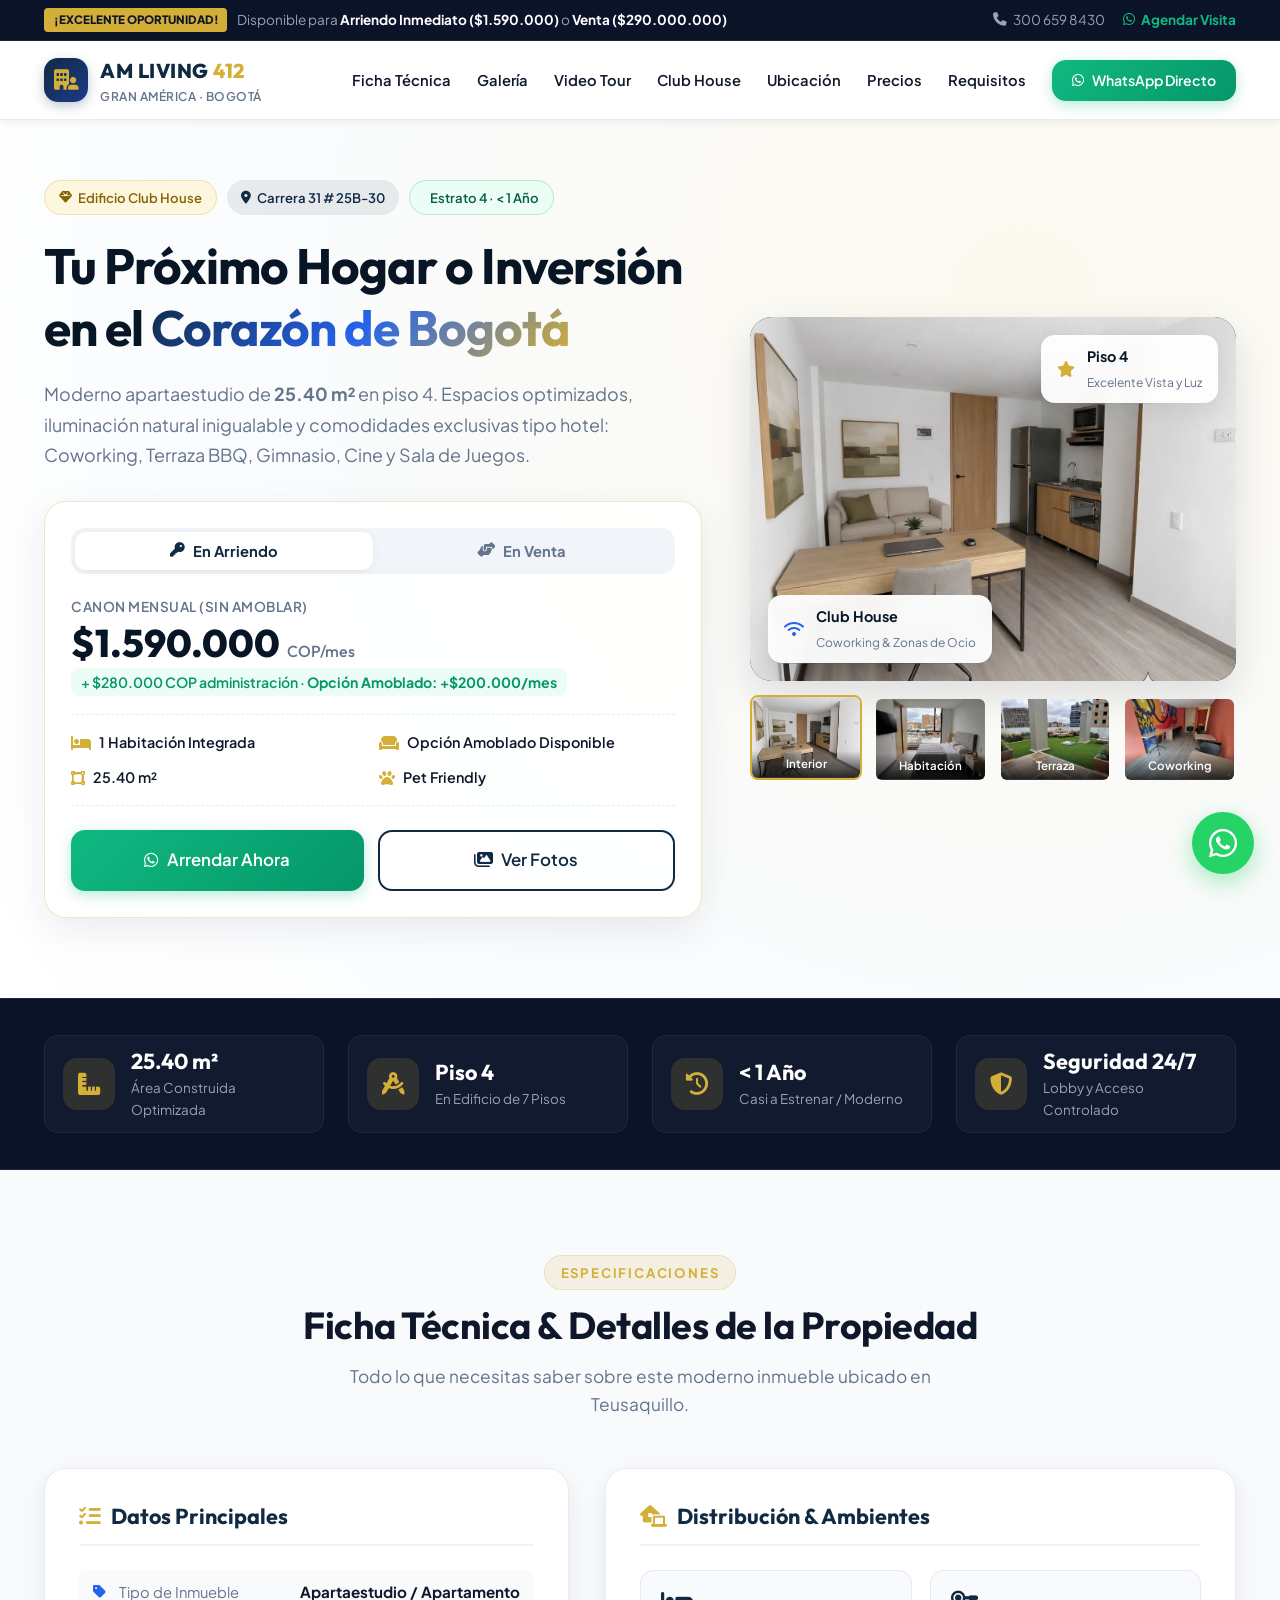
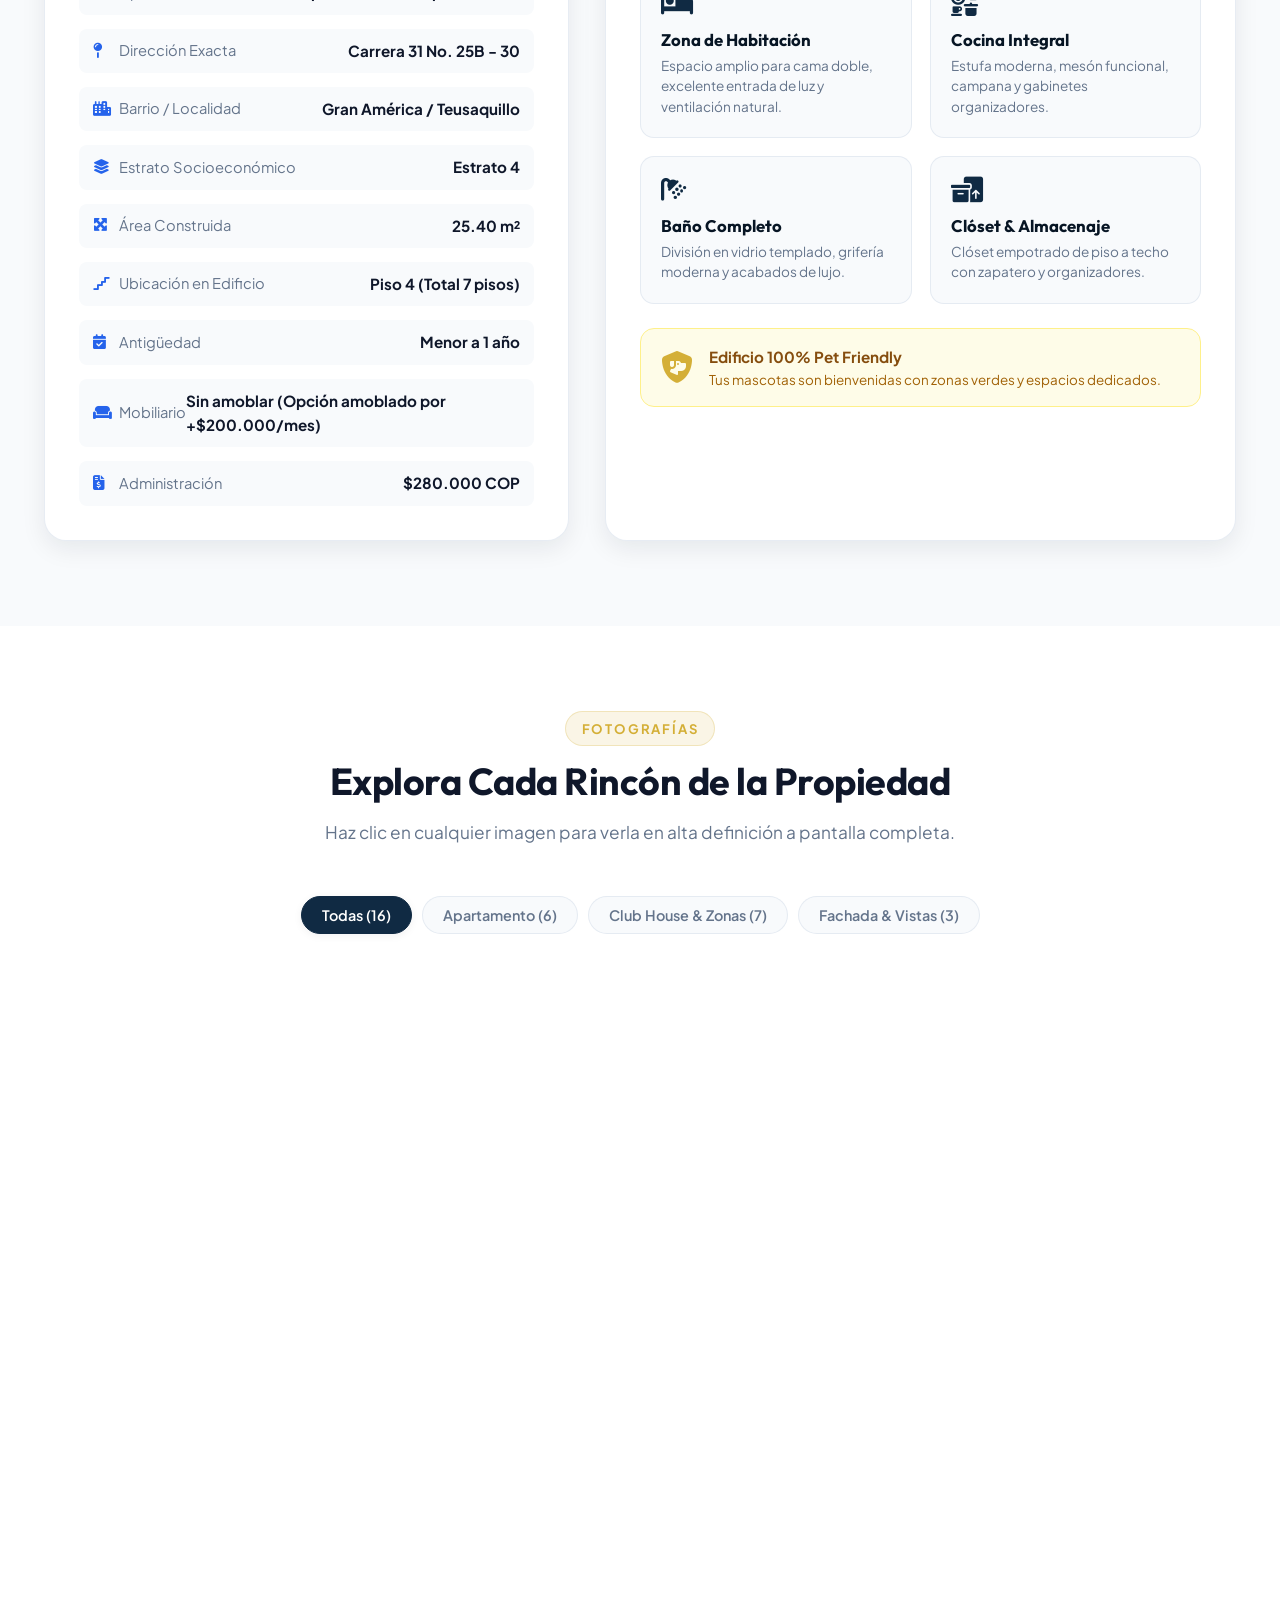
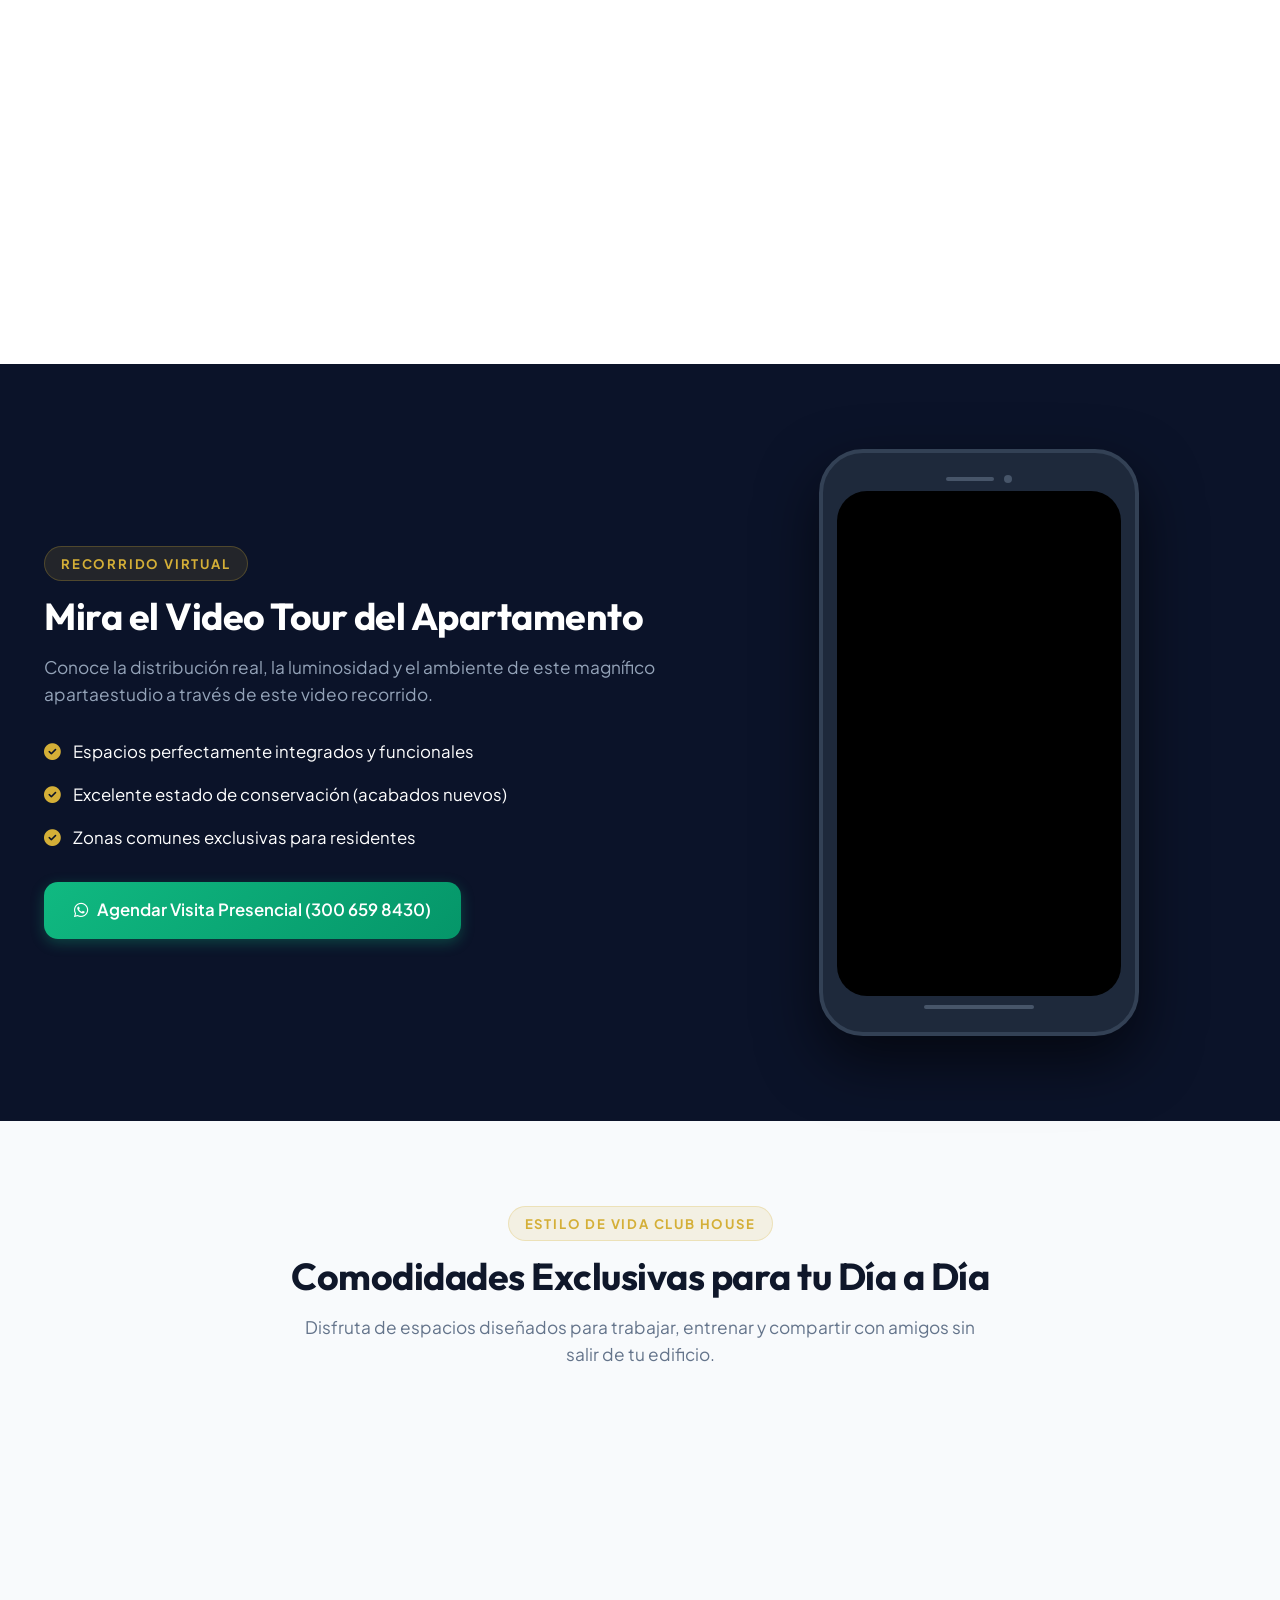
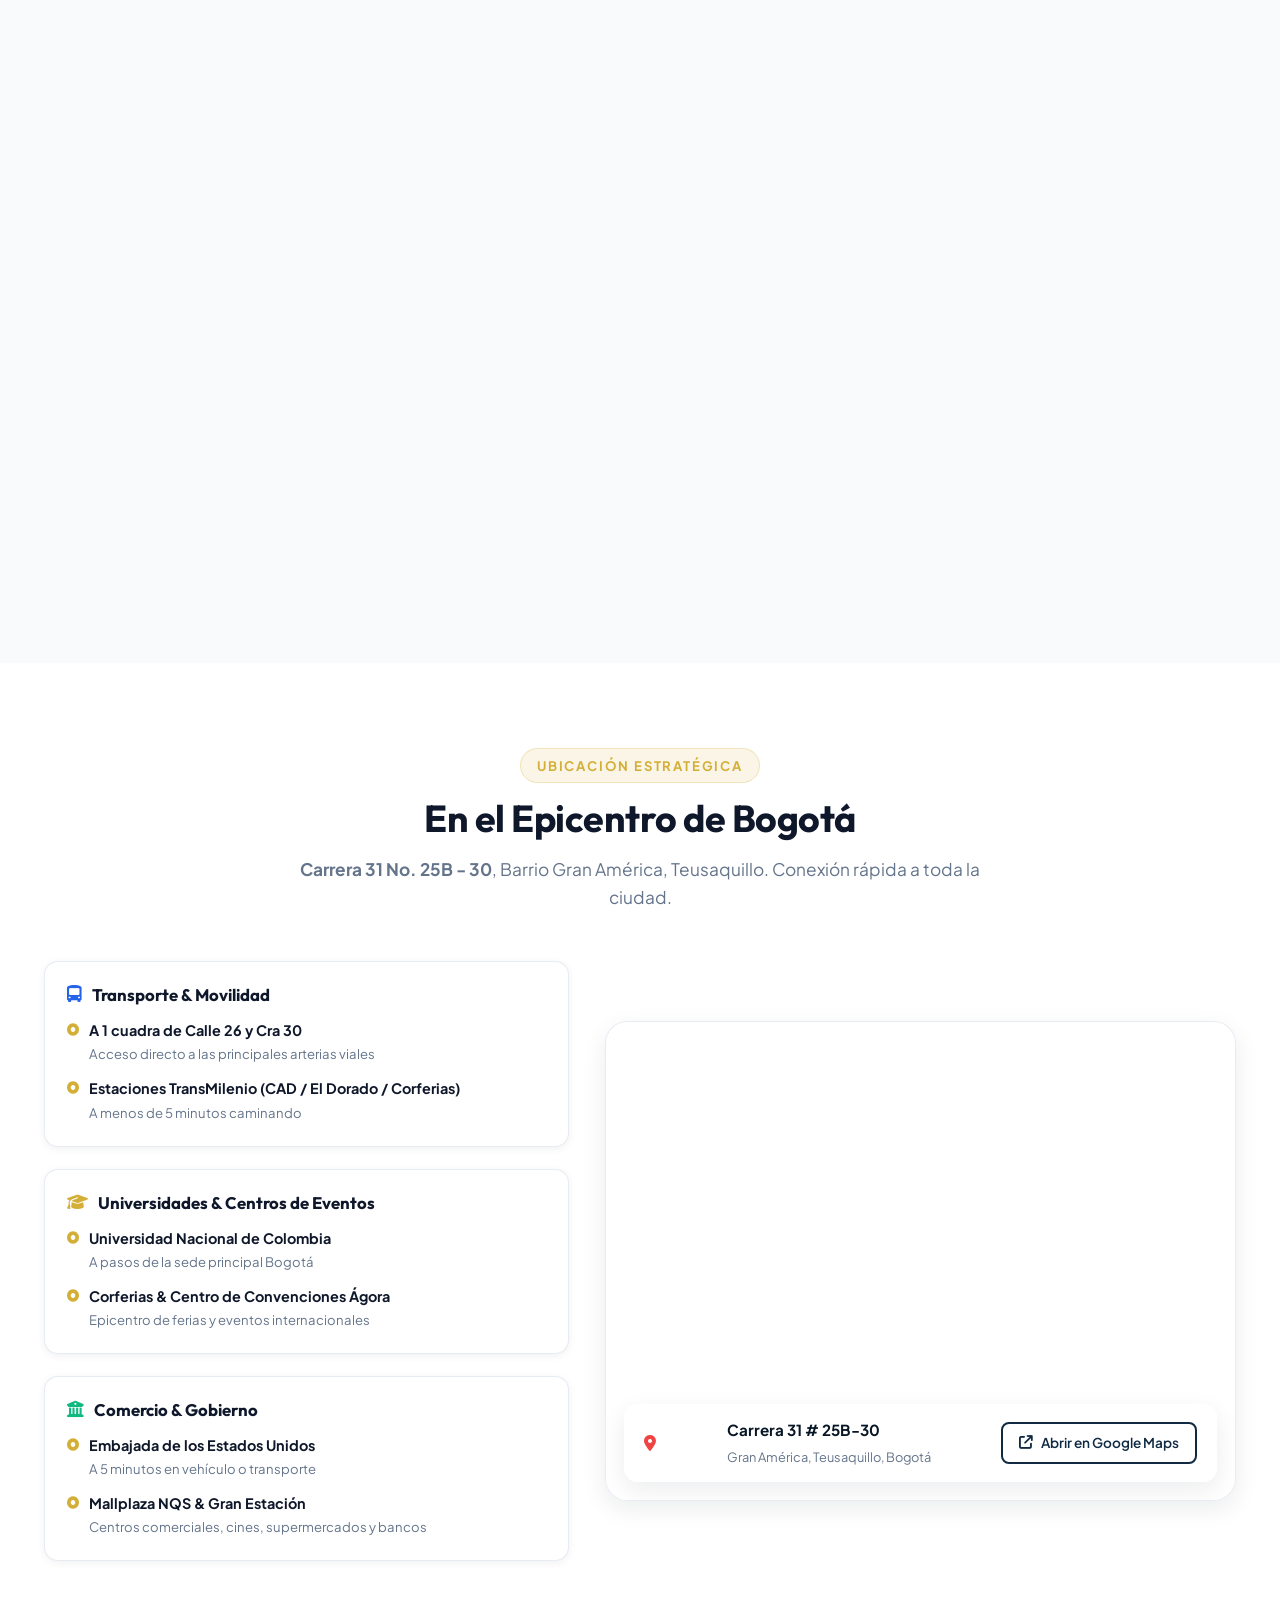
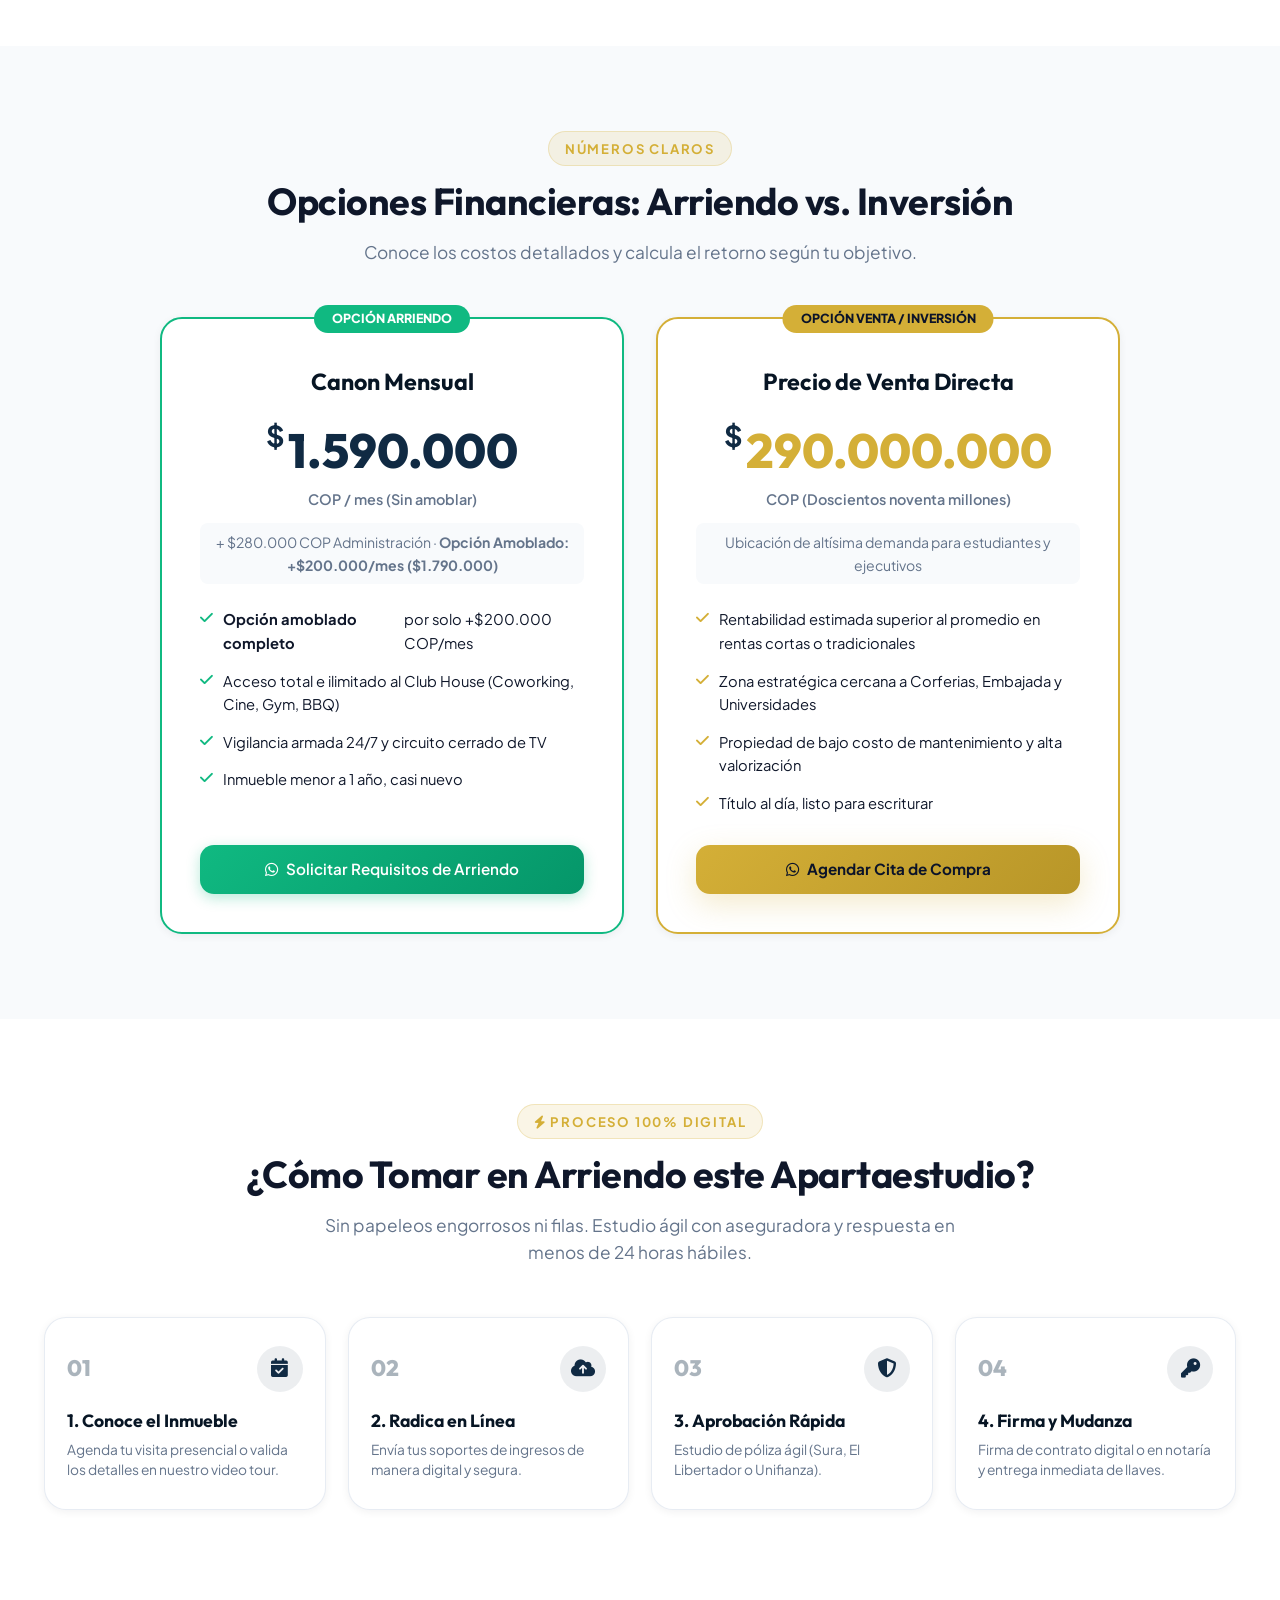
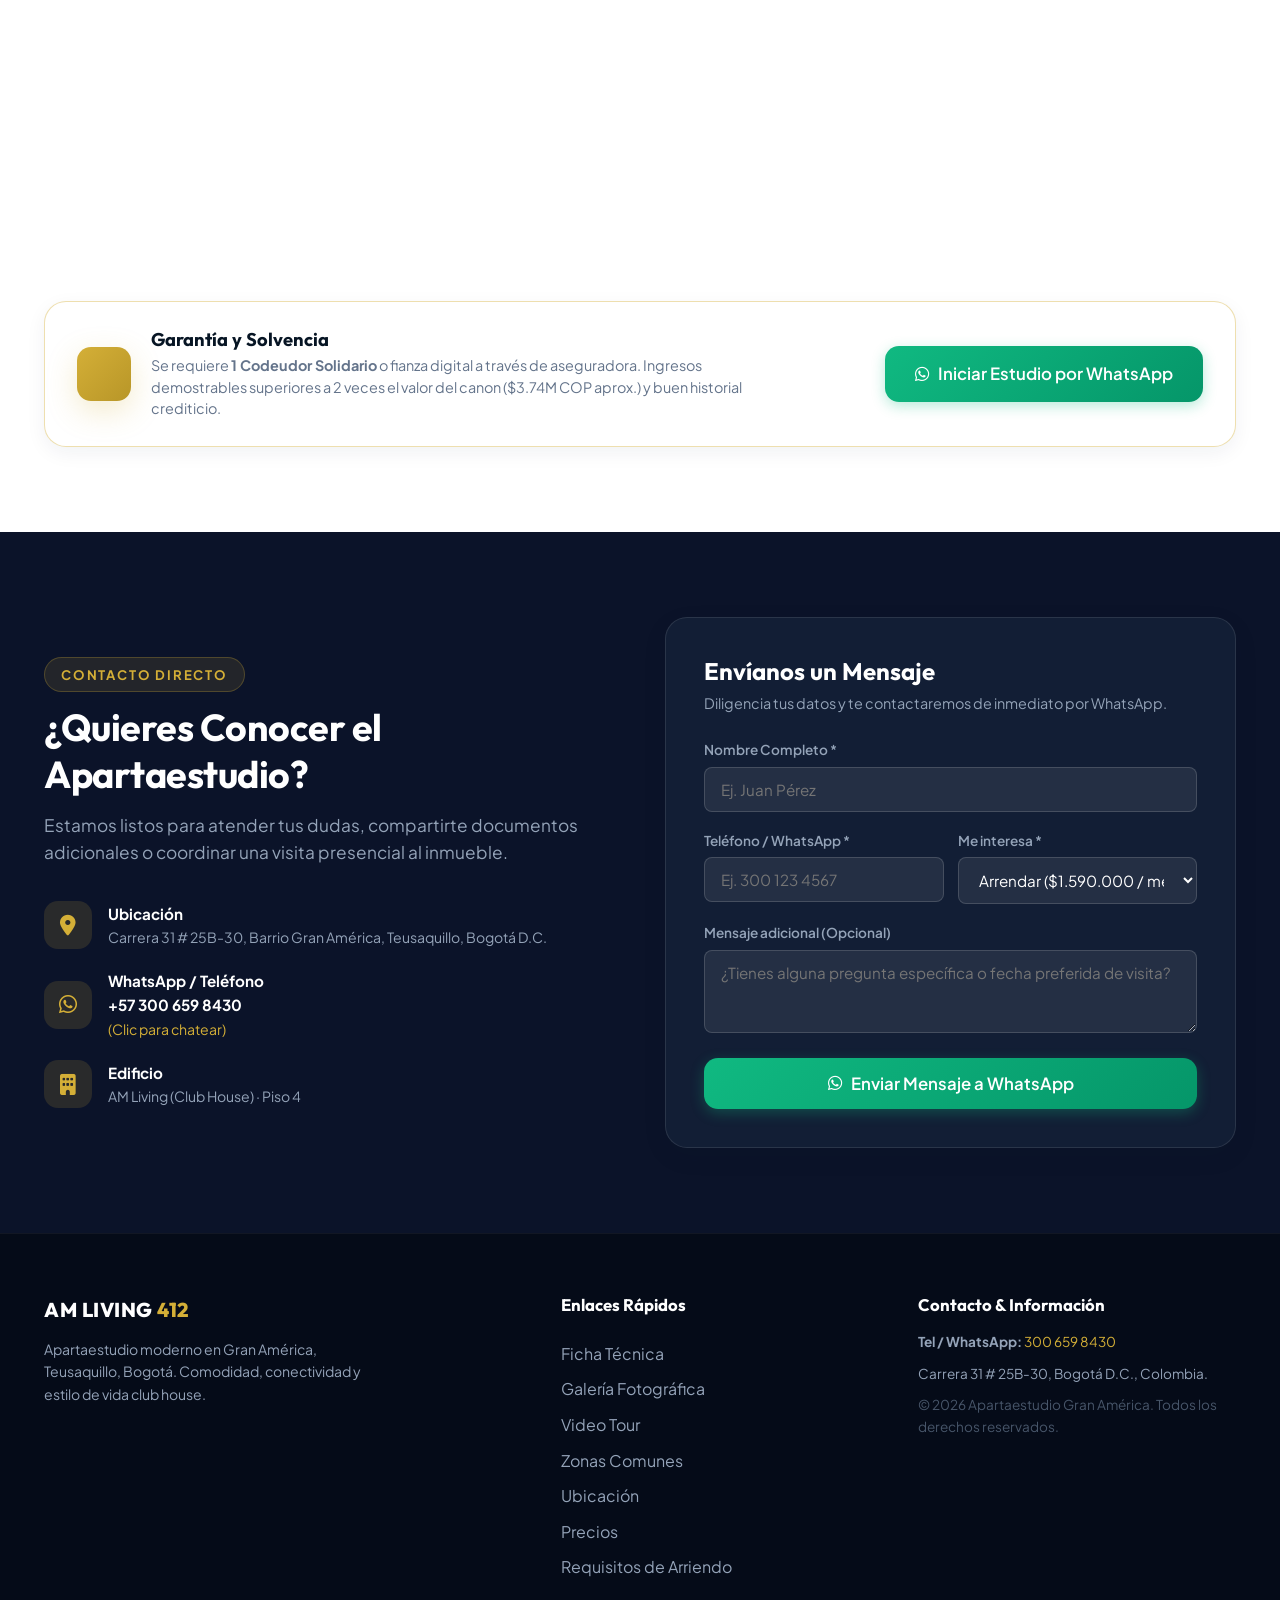
==== commit d945bcde: "Agregar opcion de apartamento amoblado por .000 adicionales" ====
--- a/index.html
+++ b/index.html
@@ -120,13 +120,13 @@
 
           <div class="offer-body" id="offerBodyArriendo">
             <div class="price-block">
-              <span class="price-label">Canon Mensual</span>
+              <span class="price-label">Canon Mensual (Sin amoblar)</span>
               <div class="price-value">$1.590.000 <span class="currency">COP/mes</span></div>
-              <span class="price-sub">+ $280.000 COP administración</span>
+              <span class="price-sub">+ $280.000 COP administración · <strong>Opción Amoblado: +$200.000/mes</strong></span>
             </div>
             <div class="offer-features">
               <div class="feat-item"><i class="fa-solid fa-bed"></i> 1 Habitación Integrada</div>
-              <div class="feat-item"><i class="fa-solid fa-bath"></i> 1 Baño Privado</div>
+              <div class="feat-item"><i class="fa-solid fa-couch"></i> Opción Amoblado Disponible</div>
               <div class="feat-item"><i class="fa-solid fa-vector-square"></i> 25.40 m²</div>
               <div class="feat-item"><i class="fa-solid fa-paw"></i> Pet Friendly</div>
             </div>
@@ -289,6 +289,10 @@
               <strong class="spec-val">Menor a 1 año</strong>
             </li>
             <li>
+              <span class="spec-name"><i class="fa-solid fa-couch"></i> Mobiliario</span>
+              <strong class="spec-val">Sin amoblar (Opción amoblado por +$200.000/mes)</strong>
+            </li>
+            <li>
               <span class="spec-name"><i class="fa-solid fa-file-invoice-dollar"></i> Administración</span>
               <strong class="spec-val">$280.000 COP</strong>
             </li>
@@ -616,21 +620,20 @@
         <!-- Rent Option Card -->
         <div class="pricing-card highlighted">
           <div class="pricing-badge">Opción Arriendo</div>
-          <h3 class="pricing-title">Canon Mensual Todo Incluido</h3>
+          <h3 class="pricing-title">Canon Mensual</h3>
           <div class="price-amount">
             <span class="currency">$</span>
             <span class="amount">1.590.000</span>
-            <span class="period">COP / mes</span>
-          </div>
-          <div class="admon-tag">+ $280.000 COP Administración</div>
+            <span class="period">COP / mes (Sin amoblar)</span>
+          </div>
+          <div class="admon-tag">+ $280.000 COP Administración · <strong>Opción Amoblado: +$200.000/mes ($1.790.000)</strong></div>
           <ul class="pricing-benefits">
-            <li><i class="fa-solid fa-check text-green"></i> Acceso total e ilimitado al Club House (Coworking, Cine,
-              Gym, BBQ)</li>
+            <li><i class="fa-solid fa-check text-green"></i> <strong>Opción amoblado completo</strong> por solo +$200.000 COP/mes</li>
+            <li><i class="fa-solid fa-check text-green"></i> Acceso total e ilimitado al Club House (Coworking, Cine, Gym, BBQ)</li>
             <li><i class="fa-solid fa-check text-green"></i> Vigilancia armada 24/7 y circuito cerrado de TV</li>
-            <li><i class="fa-solid fa-check text-green"></i> Contrato directo y ágil</li>
             <li><i class="fa-solid fa-check text-green"></i> Inmueble menor a 1 año, casi nuevo</li>
           </ul>
-          <a href="https://wa.me/573006598430?text=Hola!%20Deseo%20arrendar%20el%20apartaestudio%20en%20Gran%20Am%C3%A9rica%20por%20$1.590.000.%20%C2%BFCu%C3%A1les%20son%20los%20requisitos?"
+          <a href="https://wa.me/573006598430?text=Hola!%20Deseo%20arrendar%20el%20apartaestudio%20en%20Gran%20Am%C3%A9rica%20por%20$1.590.000%20(o%20conocer%20la%20opci%C3%B3n%20amoblada).%20%C2%BFCu%C3%A1les%20son%20los%20requisitos?"
             target="_blank" rel="noopener noreferrer" class="btn btn-primary btn-block">
             <i class="fa-brands fa-whatsapp"></i> Solicitar Requisitos de Arriendo
           </a>
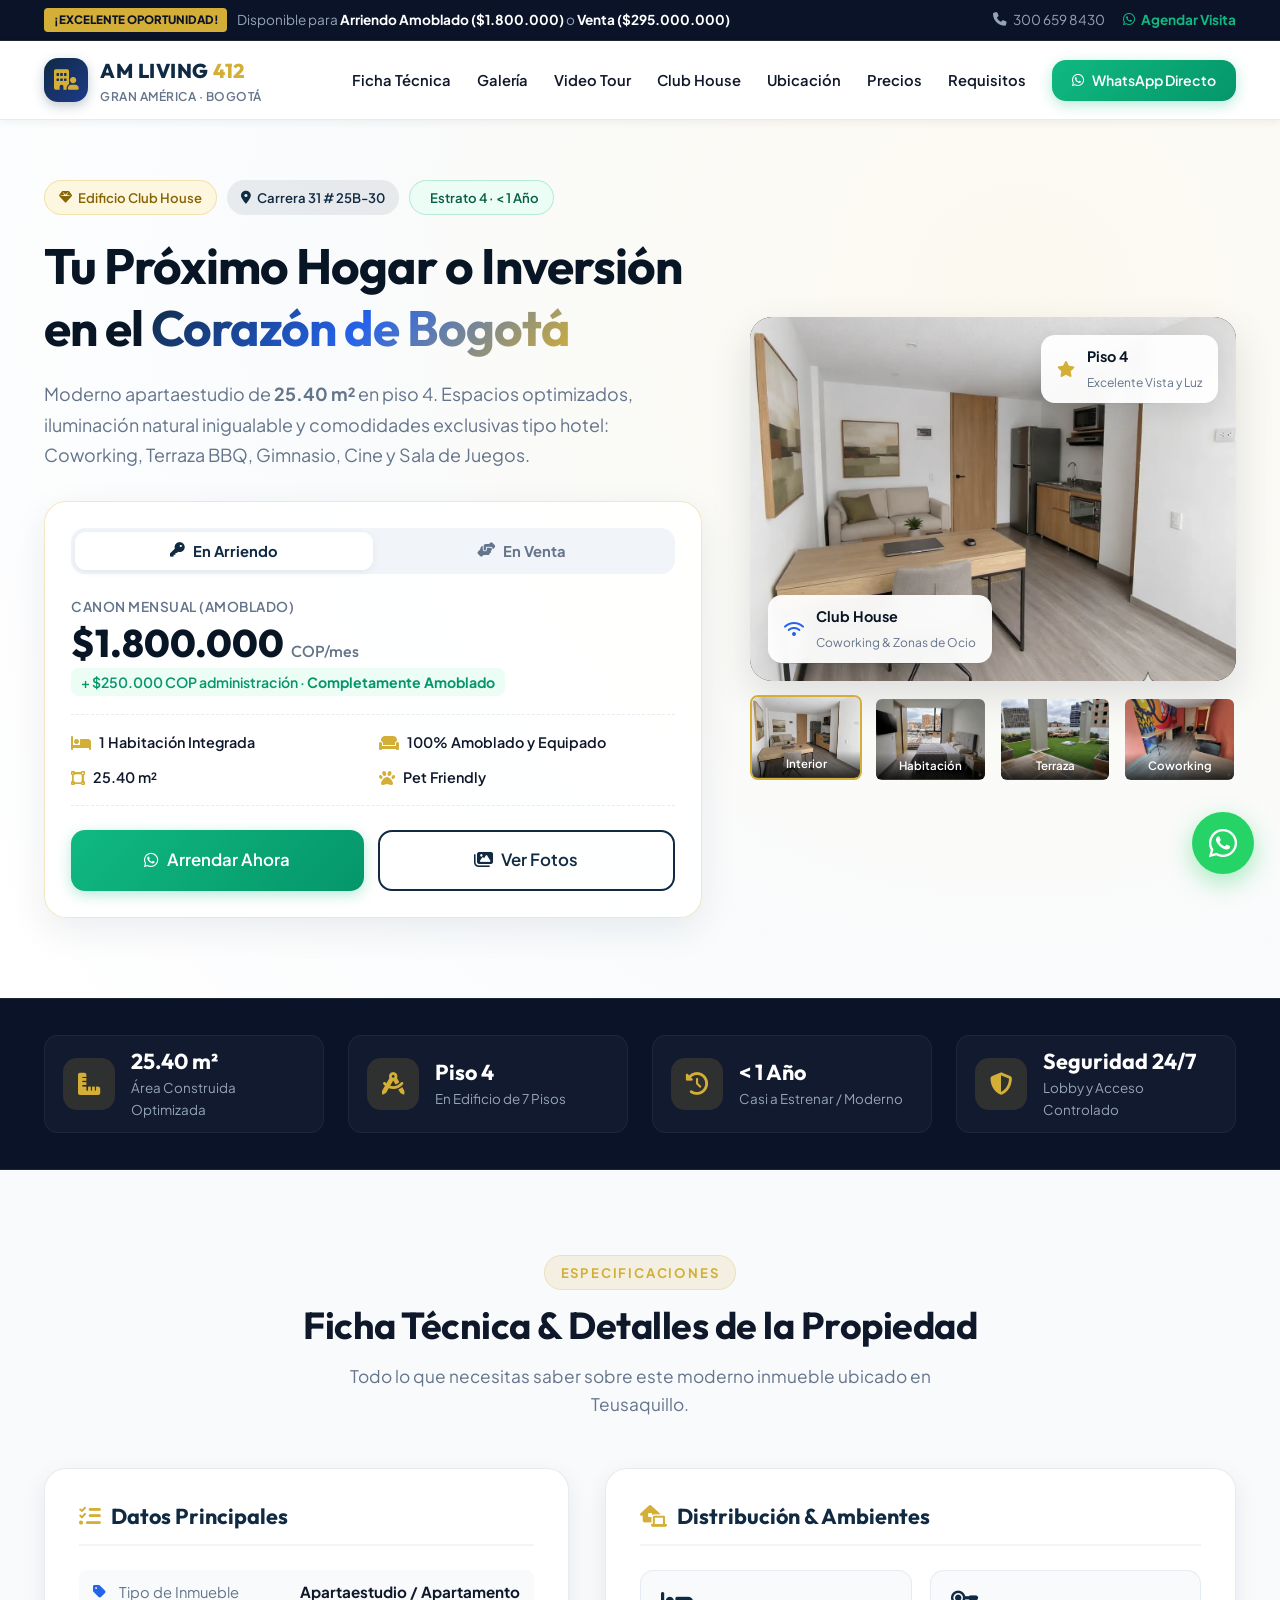
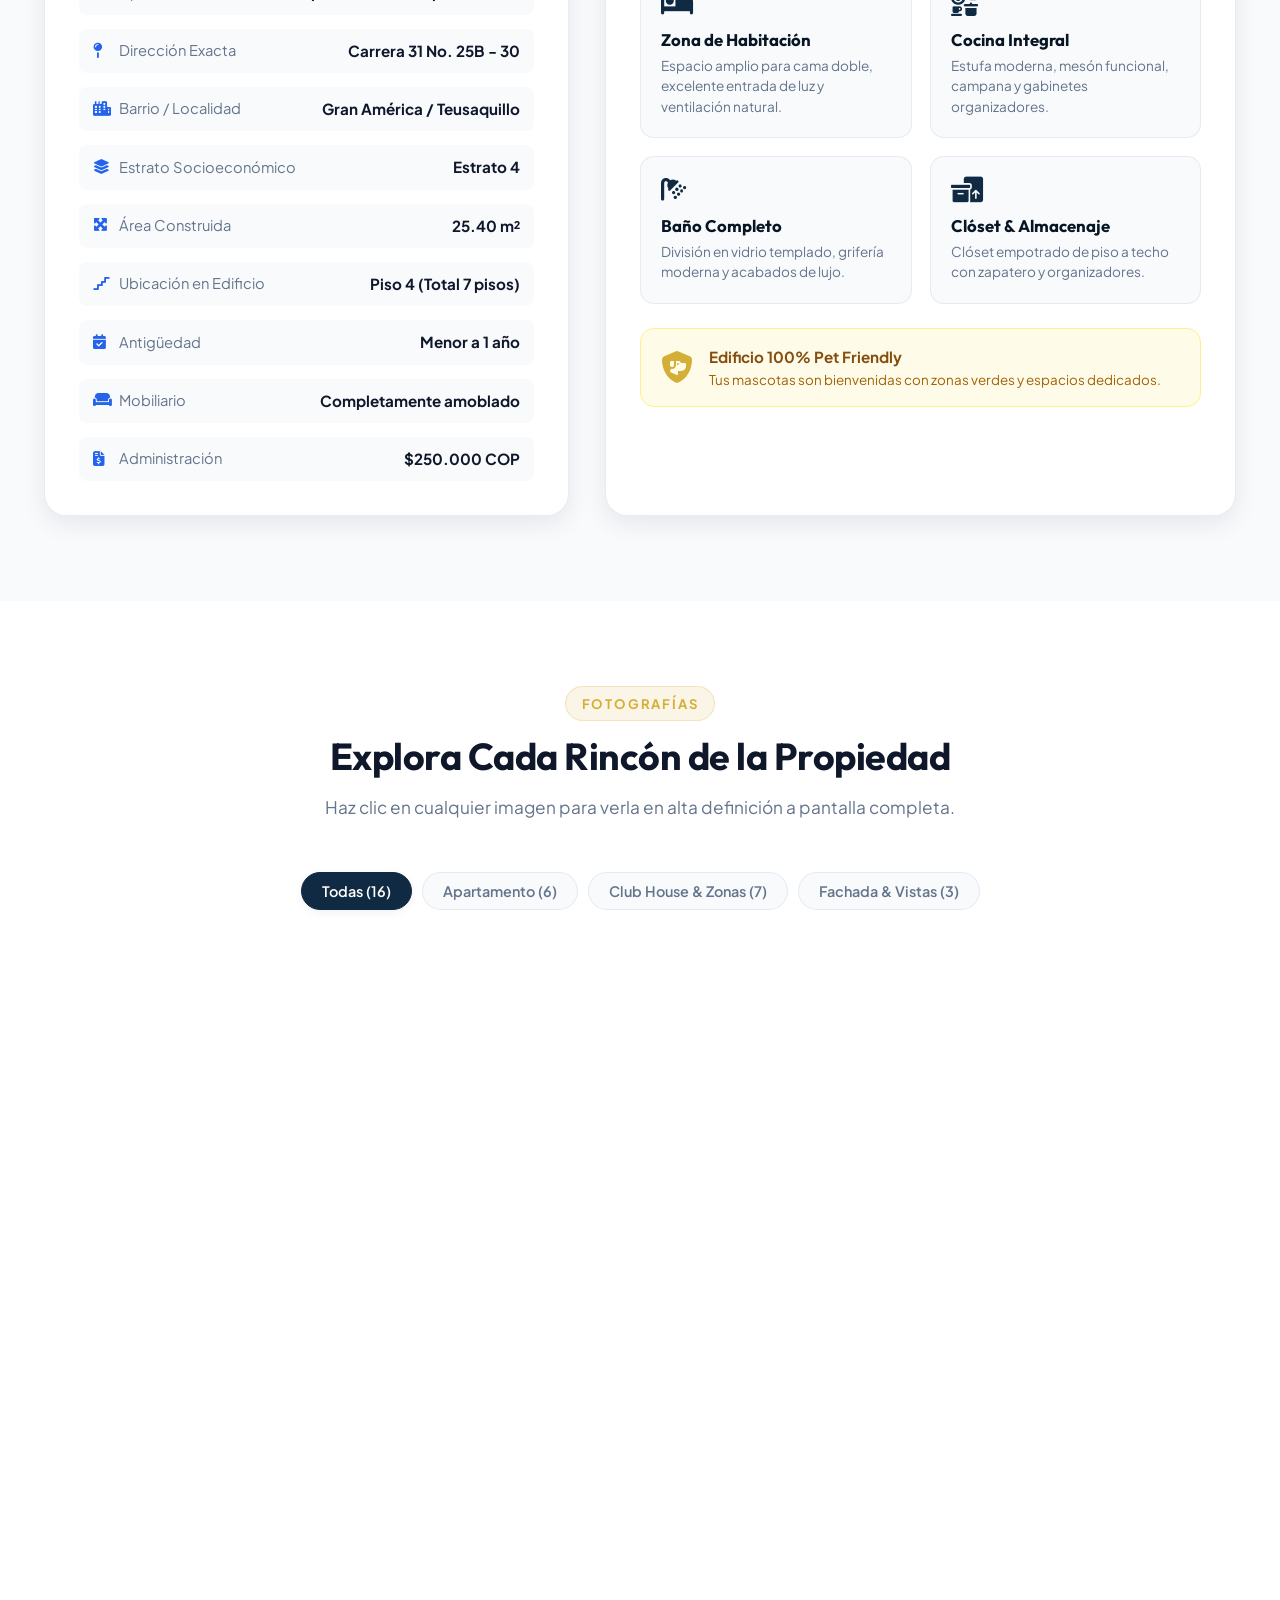
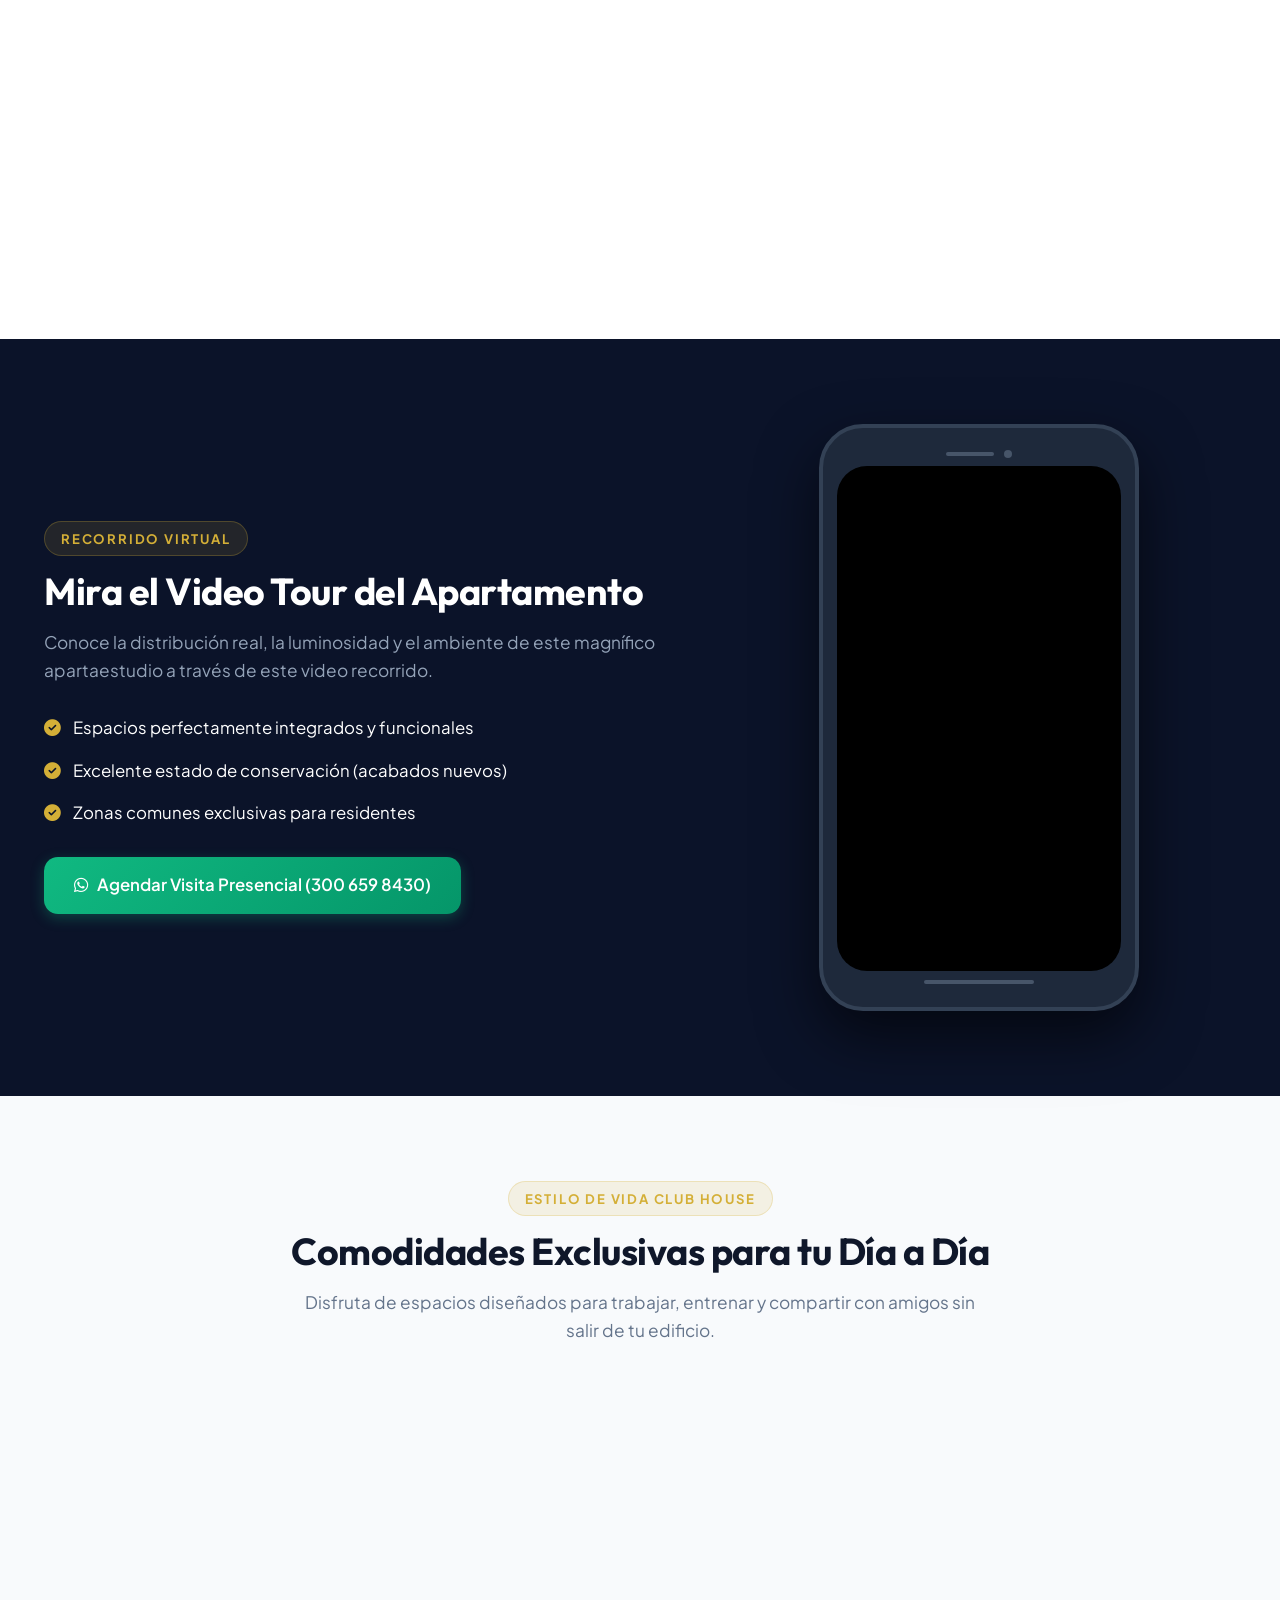
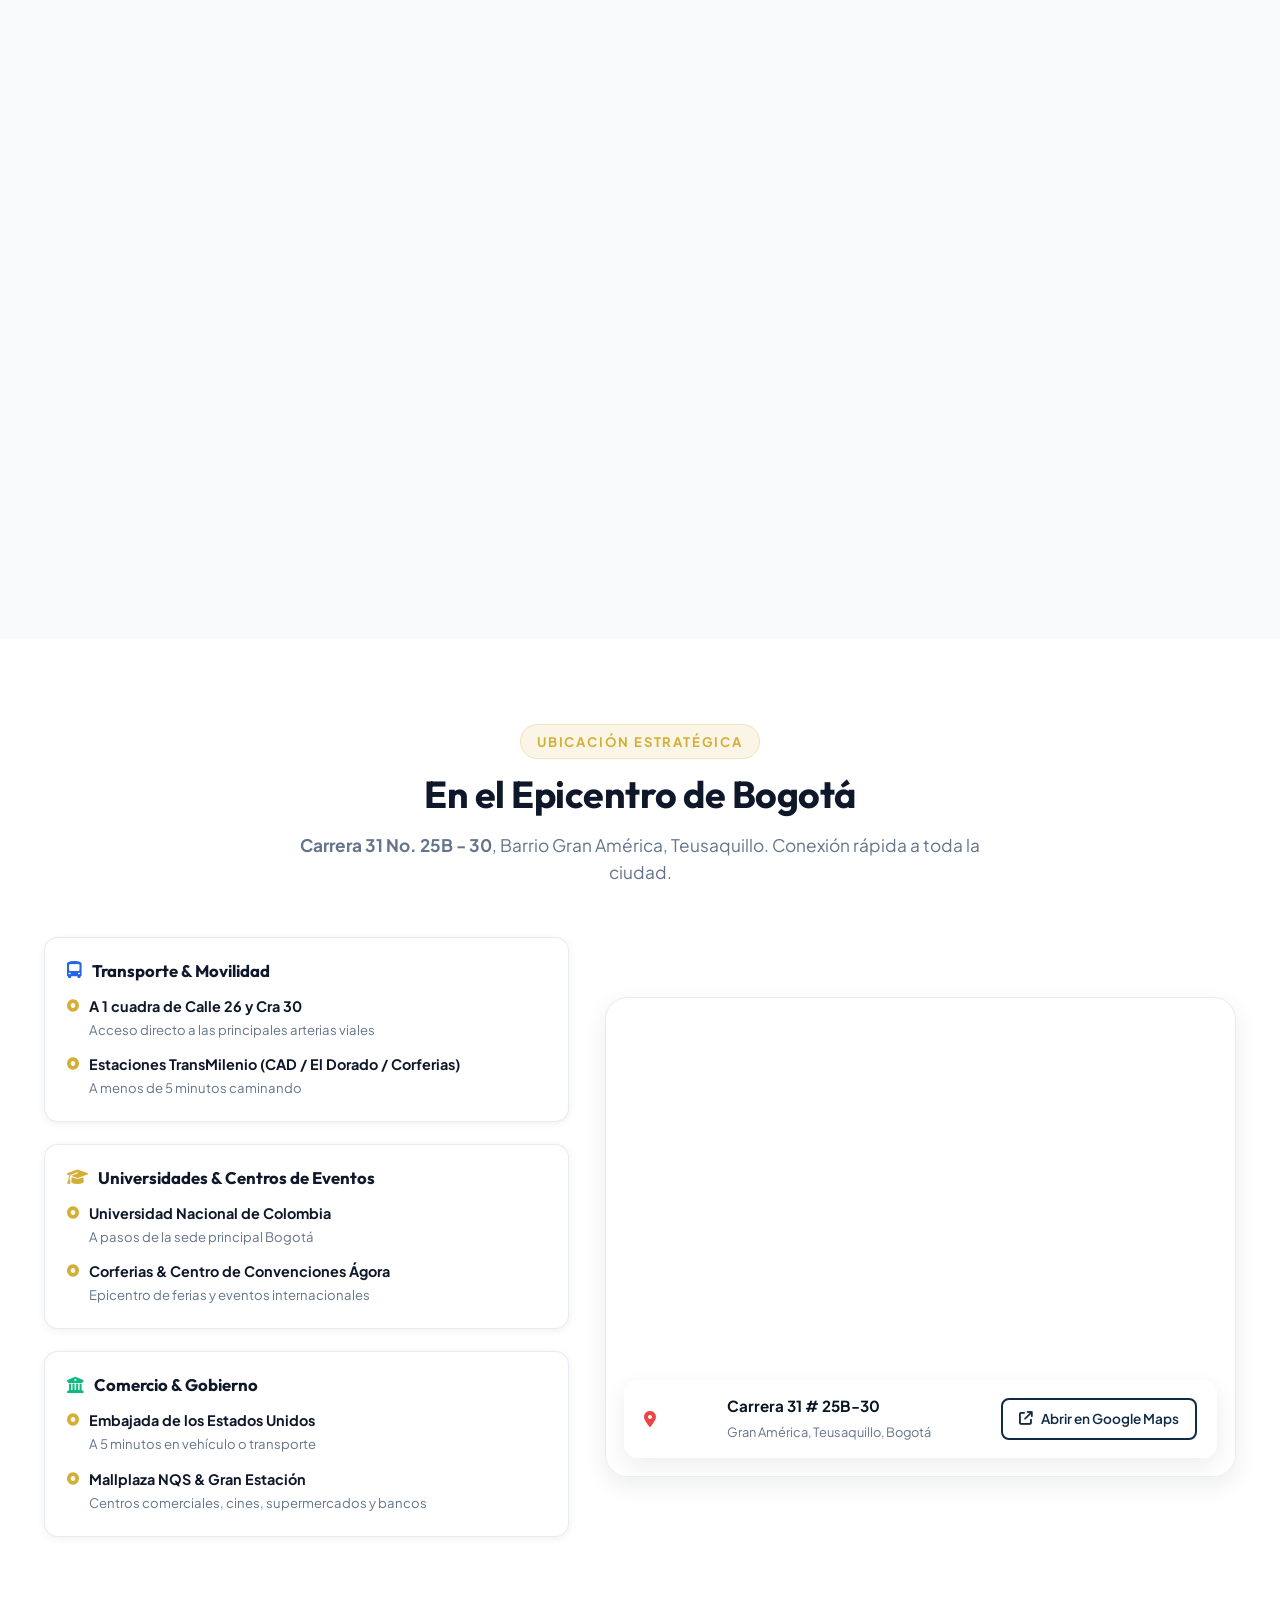
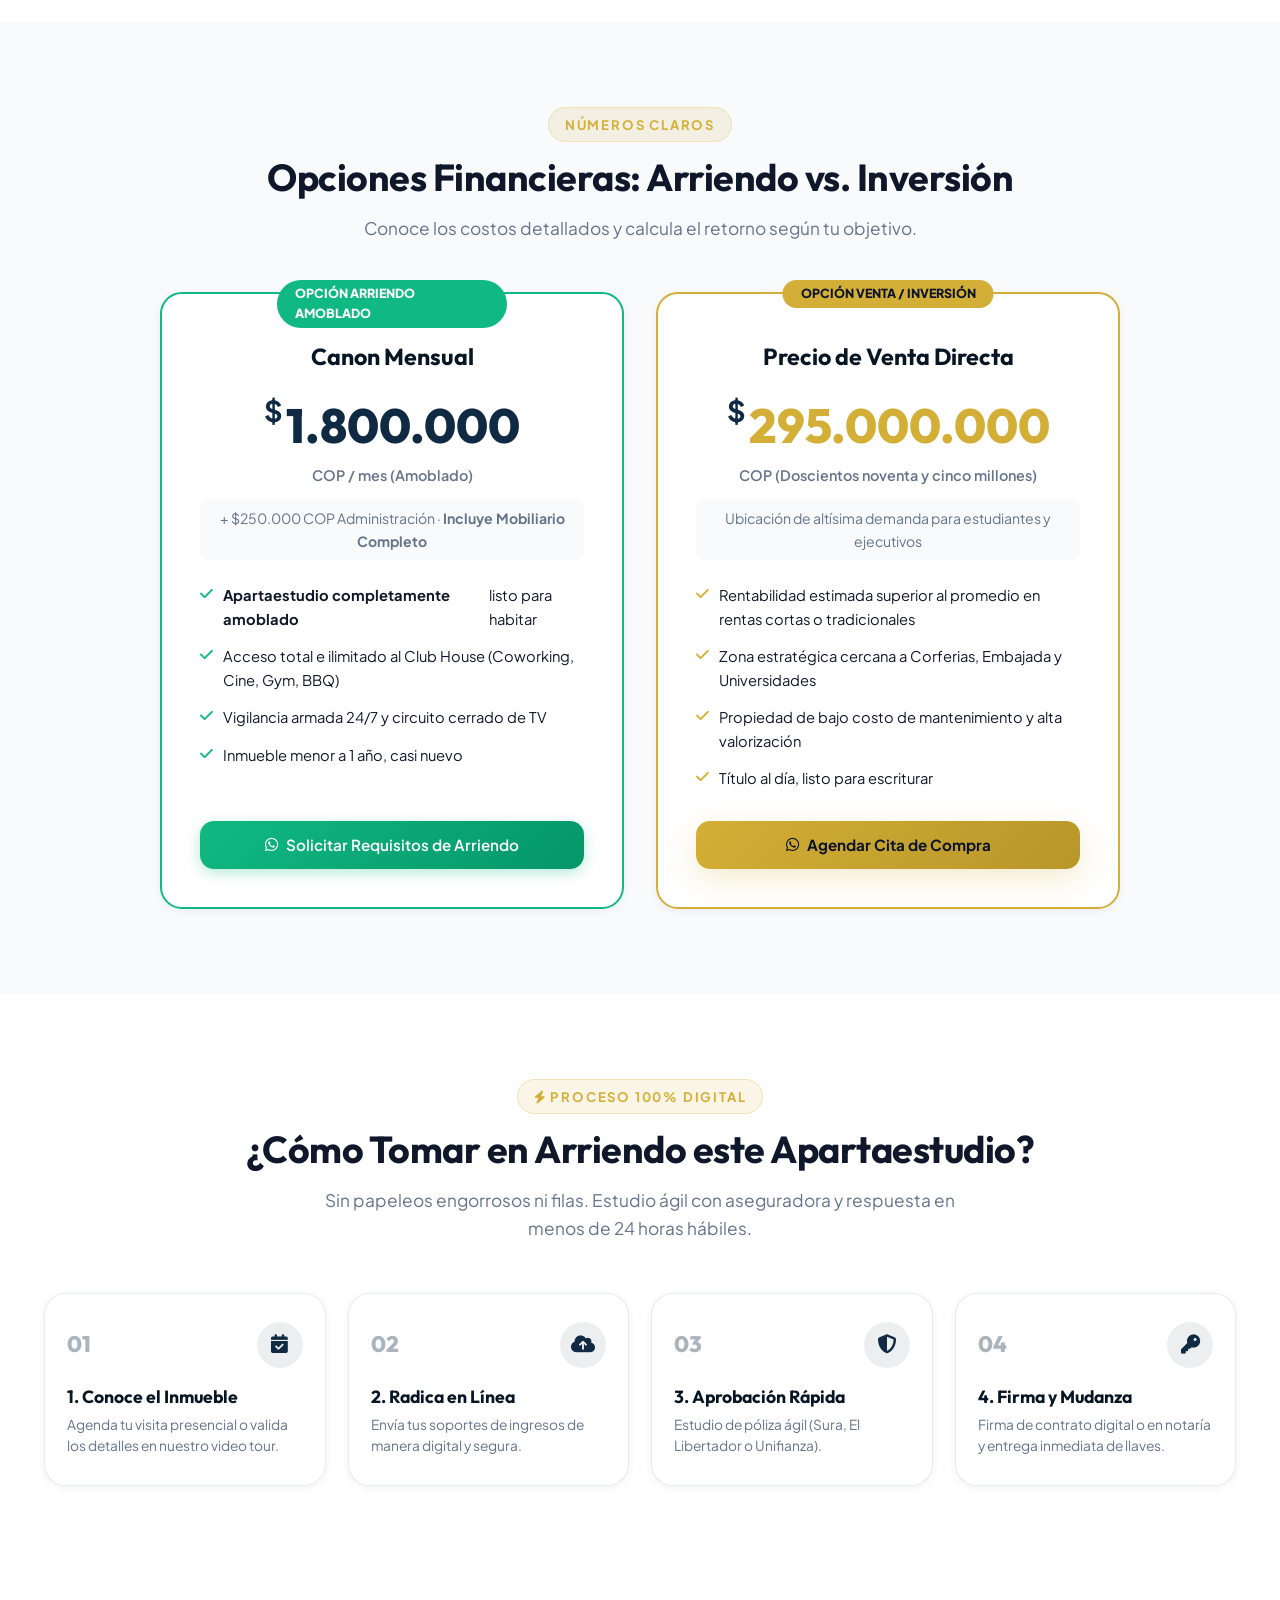
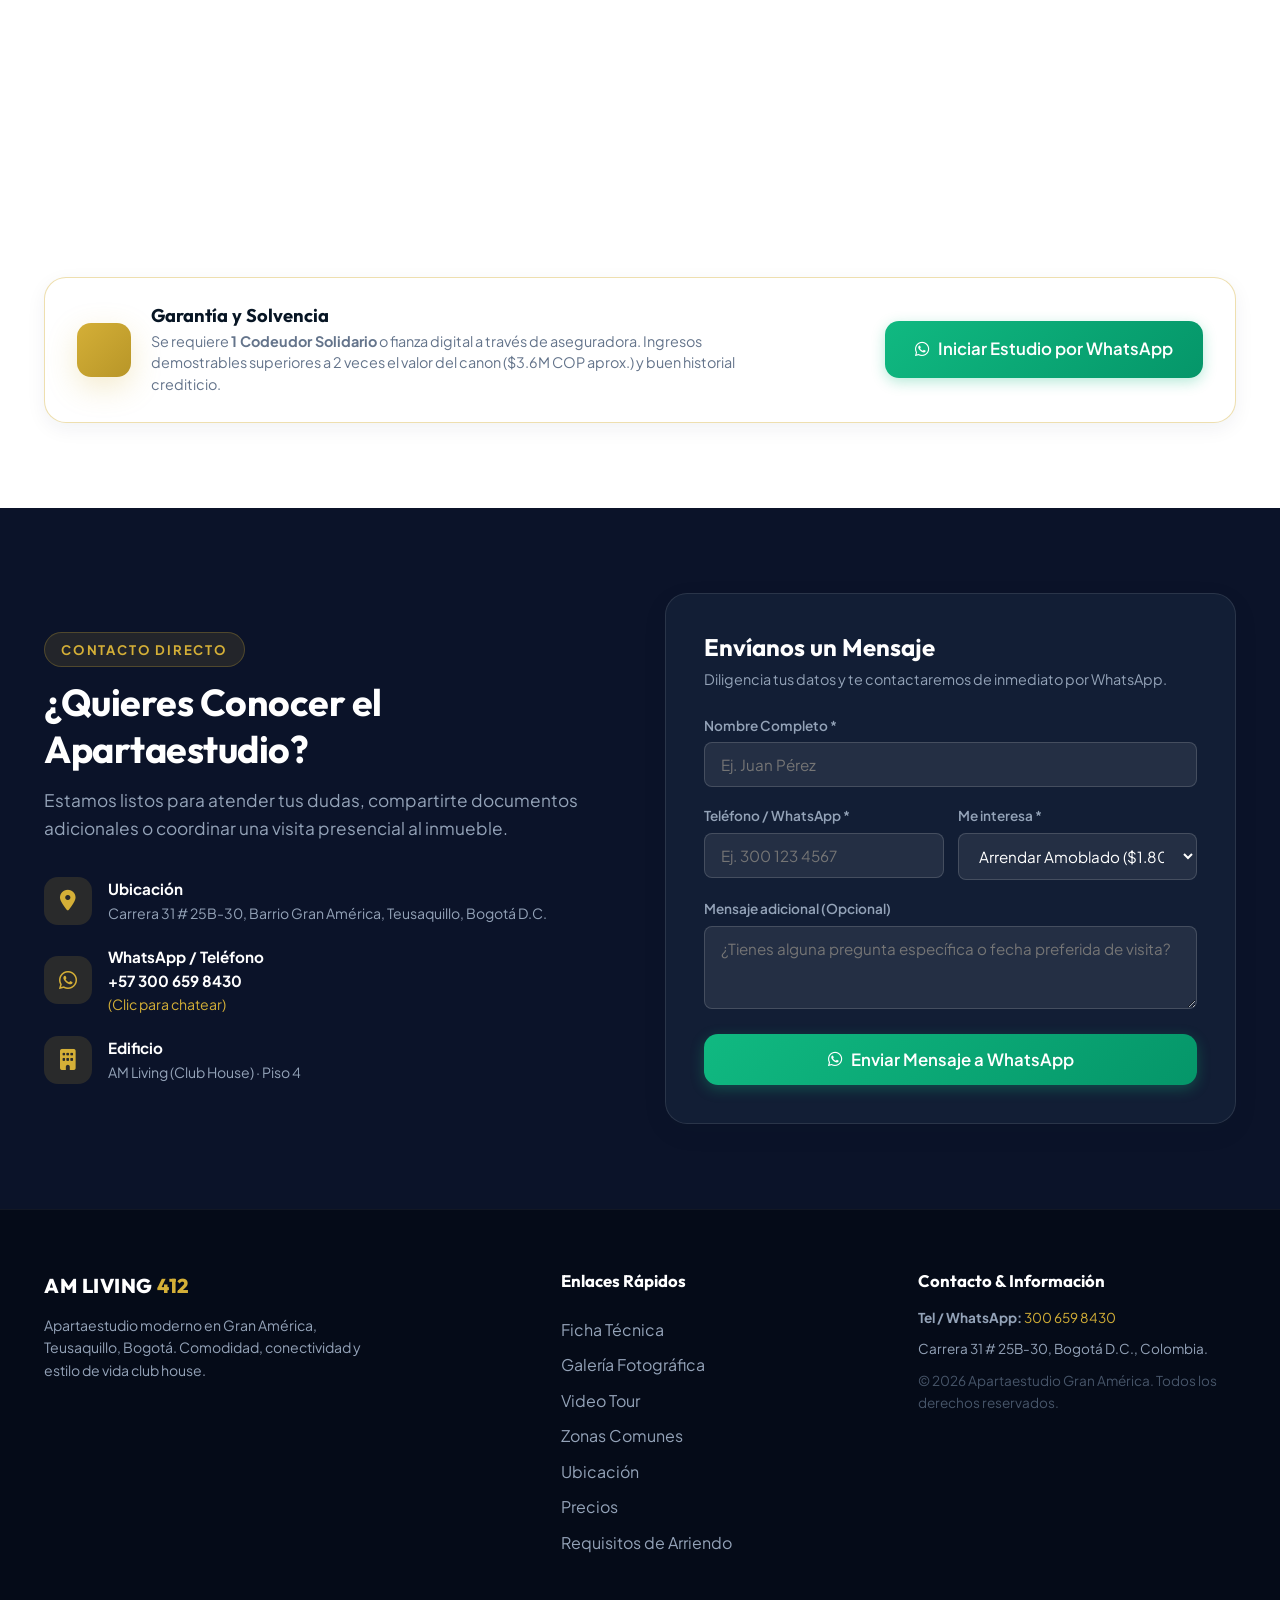
==== commit 0751c9b8: "Actualizar precios: arriendo amoblado .800.000, administracion .000 y venta .000.000" ====
--- a/index.html
+++ b/index.html
@@ -40,8 +40,8 @@
     <div class="container top-bar-container">
       <div class="top-bar-item">
         <span class="badge badge-gold"><i class="fa-solid fa-sparkles"></i> ¡Excelente Oportunidad!</span>
-        <span>Disponible para <strong>Arriendo Inmediato ($1.590.000)</strong> o <strong>Venta
-            ($290.000.000)</strong></span>
+        <span>Disponible para <strong>Arriendo Amoblado ($1.800.000)</strong> o <strong>Venta
+            ($295.000.000)</strong></span>
       </div>
       <div class="top-bar-contact">
         <a href="tel:+573006598430" class="top-link"><i class="fa-solid fa-phone"></i> 300 659 8430</a>
@@ -120,18 +120,18 @@
 
           <div class="offer-body" id="offerBodyArriendo">
             <div class="price-block">
-              <span class="price-label">Canon Mensual (Sin amoblar)</span>
-              <div class="price-value">$1.590.000 <span class="currency">COP/mes</span></div>
-              <span class="price-sub">+ $280.000 COP administración · <strong>Opción Amoblado: +$200.000/mes</strong></span>
+              <span class="price-label">Canon Mensual (Amoblado)</span>
+              <div class="price-value">$1.800.000 <span class="currency">COP/mes</span></div>
+              <span class="price-sub">+ $250.000 COP administración · <strong>Completamente Amoblado</strong></span>
             </div>
             <div class="offer-features">
               <div class="feat-item"><i class="fa-solid fa-bed"></i> 1 Habitación Integrada</div>
-              <div class="feat-item"><i class="fa-solid fa-couch"></i> Opción Amoblado Disponible</div>
+              <div class="feat-item"><i class="fa-solid fa-couch"></i> 100% Amoblado y Equipado</div>
               <div class="feat-item"><i class="fa-solid fa-vector-square"></i> 25.40 m²</div>
               <div class="feat-item"><i class="fa-solid fa-paw"></i> Pet Friendly</div>
             </div>
             <div class="offer-actions">
-              <a href="https://wa.me/573006598430?text=Hola!%20Me%20interesa%20arrendar%20el%20apartaestudio%20en%20Gran%20Am%C3%A9rica%20(Carrera%2031%20%23%2025B-30)%20por%20$1.590.000.%20%C2%BFMe%20brindas%20m%C3%A1s%20informaci%C3%B3n?"
+              <a href="https://wa.me/573006598430?text=Hola!%20Me%20interesa%20arrendar%20el%20apartaestudio%20amoblado%20en%20Gran%20Am%C3%A9rica%20(Carrera%2031%20%23%2025B-30)%20por%20$1.800.000.%20%C2%BFMe%20brindas%20m%C3%A1s%20informaci%C3%B3n?"
                 target="_blank" rel="noopener noreferrer" class="btn btn-primary btn-lg pulse-btn">
                 <i class="fa-brands fa-whatsapp"></i> Arrendar Ahora
               </a>
@@ -144,7 +144,7 @@
           <div class="offer-body hidden" id="offerBodyVenta">
             <div class="price-block">
               <span class="price-label">Precio de Venta</span>
-              <div class="price-value">$290.000.000 <span class="currency">COP</span></div>
+              <div class="price-value">$295.000.000 <span class="currency">COP</span></div>
               <span class="price-sub">Excelente Rentabilidad · Título al día</span>
             </div>
             <div class="offer-features">
@@ -154,7 +154,7 @@
               <div class="feat-item"><i class="fa-solid fa-city"></i> Piso 4 Exterior / Iluminado</div>
             </div>
             <div class="offer-actions">
-              <a href="https://wa.me/573006598430?text=Hola!%20Deseo%20comprar%20o%20conocer%20m%C3%A1s%20detalles%20de%20la%20venta%20del%20apartaestudio%20en%20Gran%20Am%C3%A9rica%20por%20$290.000.000."
+              <a href="https://wa.me/573006598430?text=Hola!%20Deseo%20comprar%20o%20conocer%20m%C3%A1s%20detalles%20de%20la%20venta%20del%20apartaestudio%20en%20Gran%20Am%C3%A9rica%20por%20$295.000.000."
                 target="_blank" rel="noopener noreferrer" class="btn btn-gold btn-lg pulse-btn">
                 <i class="fa-brands fa-whatsapp"></i> Comprar / Agendar Visita
               </a>
@@ -290,11 +290,11 @@
             </li>
             <li>
               <span class="spec-name"><i class="fa-solid fa-couch"></i> Mobiliario</span>
-              <strong class="spec-val">Sin amoblar (Opción amoblado por +$200.000/mes)</strong>
+              <strong class="spec-val">Completamente amoblado</strong>
             </li>
             <li>
               <span class="spec-name"><i class="fa-solid fa-file-invoice-dollar"></i> Administración</span>
-              <strong class="spec-val">$280.000 COP</strong>
+              <strong class="spec-val">$250.000 COP</strong>
             </li>
           </ul>
         </div>
@@ -619,21 +619,21 @@
       <div class="pricing-calculator-grid">
         <!-- Rent Option Card -->
         <div class="pricing-card highlighted">
-          <div class="pricing-badge">Opción Arriendo</div>
+          <div class="pricing-badge">Opción Arriendo Amoblado</div>
           <h3 class="pricing-title">Canon Mensual</h3>
           <div class="price-amount">
             <span class="currency">$</span>
-            <span class="amount">1.590.000</span>
-            <span class="period">COP / mes (Sin amoblar)</span>
-          </div>
-          <div class="admon-tag">+ $280.000 COP Administración · <strong>Opción Amoblado: +$200.000/mes ($1.790.000)</strong></div>
+            <span class="amount">1.800.000</span>
+            <span class="period">COP / mes (Amoblado)</span>
+          </div>
+          <div class="admon-tag">+ $250.000 COP Administración · <strong>Incluye Mobiliario Completo</strong></div>
           <ul class="pricing-benefits">
-            <li><i class="fa-solid fa-check text-green"></i> <strong>Opción amoblado completo</strong> por solo +$200.000 COP/mes</li>
+            <li><i class="fa-solid fa-check text-green"></i> <strong>Apartaestudio completamente amoblado</strong> listo para habitar</li>
             <li><i class="fa-solid fa-check text-green"></i> Acceso total e ilimitado al Club House (Coworking, Cine, Gym, BBQ)</li>
             <li><i class="fa-solid fa-check text-green"></i> Vigilancia armada 24/7 y circuito cerrado de TV</li>
             <li><i class="fa-solid fa-check text-green"></i> Inmueble menor a 1 año, casi nuevo</li>
           </ul>
-          <a href="https://wa.me/573006598430?text=Hola!%20Deseo%20arrendar%20el%20apartaestudio%20en%20Gran%20Am%C3%A9rica%20por%20$1.590.000%20(o%20conocer%20la%20opci%C3%B3n%20amoblada).%20%C2%BFCu%C3%A1les%20son%20los%20requisitos?"
+          <a href="https://wa.me/573006598430?text=Hola!%20Deseo%20arrendar%20el%20apartaestudio%20amoblado%20en%20Gran%20Am%C3%A9rica%20por%20$1.800.000.%20%C2%BFCu%C3%A1les%20son%20los%20requisitos?"
             target="_blank" rel="noopener noreferrer" class="btn btn-primary btn-block">
             <i class="fa-brands fa-whatsapp"></i> Solicitar Requisitos de Arriendo
           </a>
@@ -645,8 +645,8 @@
           <h3 class="pricing-title">Precio de Venta Directa</h3>
           <div class="price-amount">
             <span class="currency">$</span>
-            <span class="amount text-gold">290.000.000</span>
-            <span class="period">COP (Doscientos noventa millones)</span>
+            <span class="amount text-gold">295.000.000</span>
+            <span class="period">COP (Doscientos noventa y cinco millones)</span>
           </div>
           <div class="admon-tag">Ubicación de altísima demanda para estudiantes y ejecutivos</div>
           <ul class="pricing-benefits">
@@ -658,7 +658,7 @@
             </li>
             <li><i class="fa-solid fa-check text-gold"></i> Título al día, listo para escriturar</li>
           </ul>
-          <a href="https://wa.me/573006598430?text=Hola!%20Quiero%20comprar%20o%20conocer%20m%C3%A1s%20detalles%20de%20la%20venta%20del%20apartaestudio%20por%20$290.000.000%20en%20Gran%20Am%C3%A9rica."
+          <a href="https://wa.me/573006598430?text=Hola!%20Quiero%20comprar%20o%20conocer%20m%C3%A1s%20detalles%20de%20la%20venta%20del%20apartaestudio%20por%20$295.000.000%20en%20Gran%20Am%C3%A9rica."
             target="_blank" rel="noopener noreferrer" class="btn btn-gold btn-block">
             <i class="fa-brands fa-whatsapp"></i> Agendar Cita de Compra
           </a>
@@ -798,7 +798,7 @@
           <div>
             <h4>Garantía y Solvencia</h4>
             <p>Se requiere <strong>1 Codeudor Solidario</strong> o fianza digital a través de aseguradora. Ingresos
-              demostrables superiores a 2 veces el valor del canon ($3.74M COP aprox.) y buen historial crediticio.</p>
+              demostrables superiores a 2 veces el valor del canon ($3.6M COP aprox.) y buen historial crediticio.</p>
           </div>
         </div>
         <div class="warranty-right">
@@ -865,8 +865,8 @@
               <div class="form-group">
                 <label for="leadInterest">Me interesa *</label>
                 <select id="leadInterest" class="form-control" required>
-                  <option value="Arriendo ($1.590.000)">Arrendar ($1.590.000 / mes)</option>
-                  <option value="Comprar ($290.000.000)">Comprar ($290.000.000)</option>
+                  <option value="Arriendo Amoblado ($1.800.000)">Arrendar Amoblado ($1.800.000 / mes)</option>
+                  <option value="Comprar ($295.000.000)">Comprar ($295.000.000)</option>
                   <option value="Agendar Visita Presencial">Agendar Visita Presencial</option>
                 </select>
               </div>
